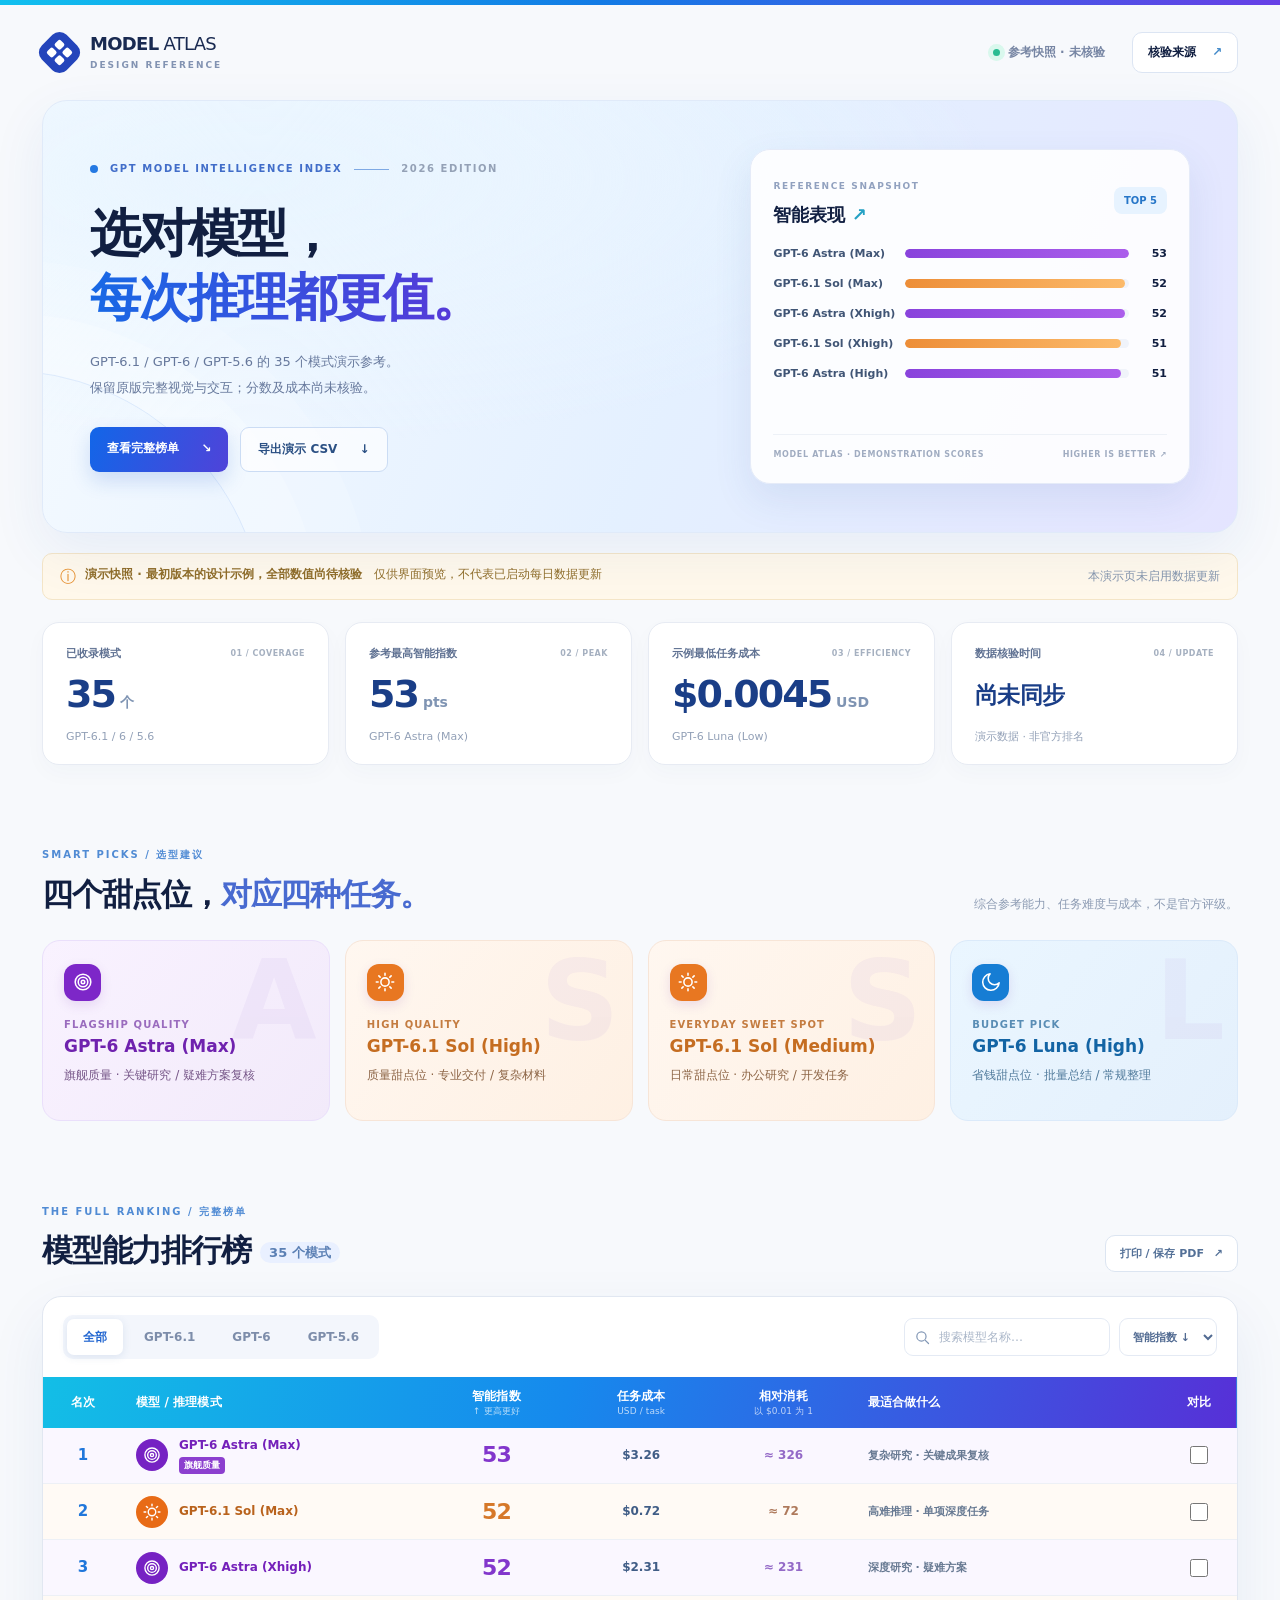
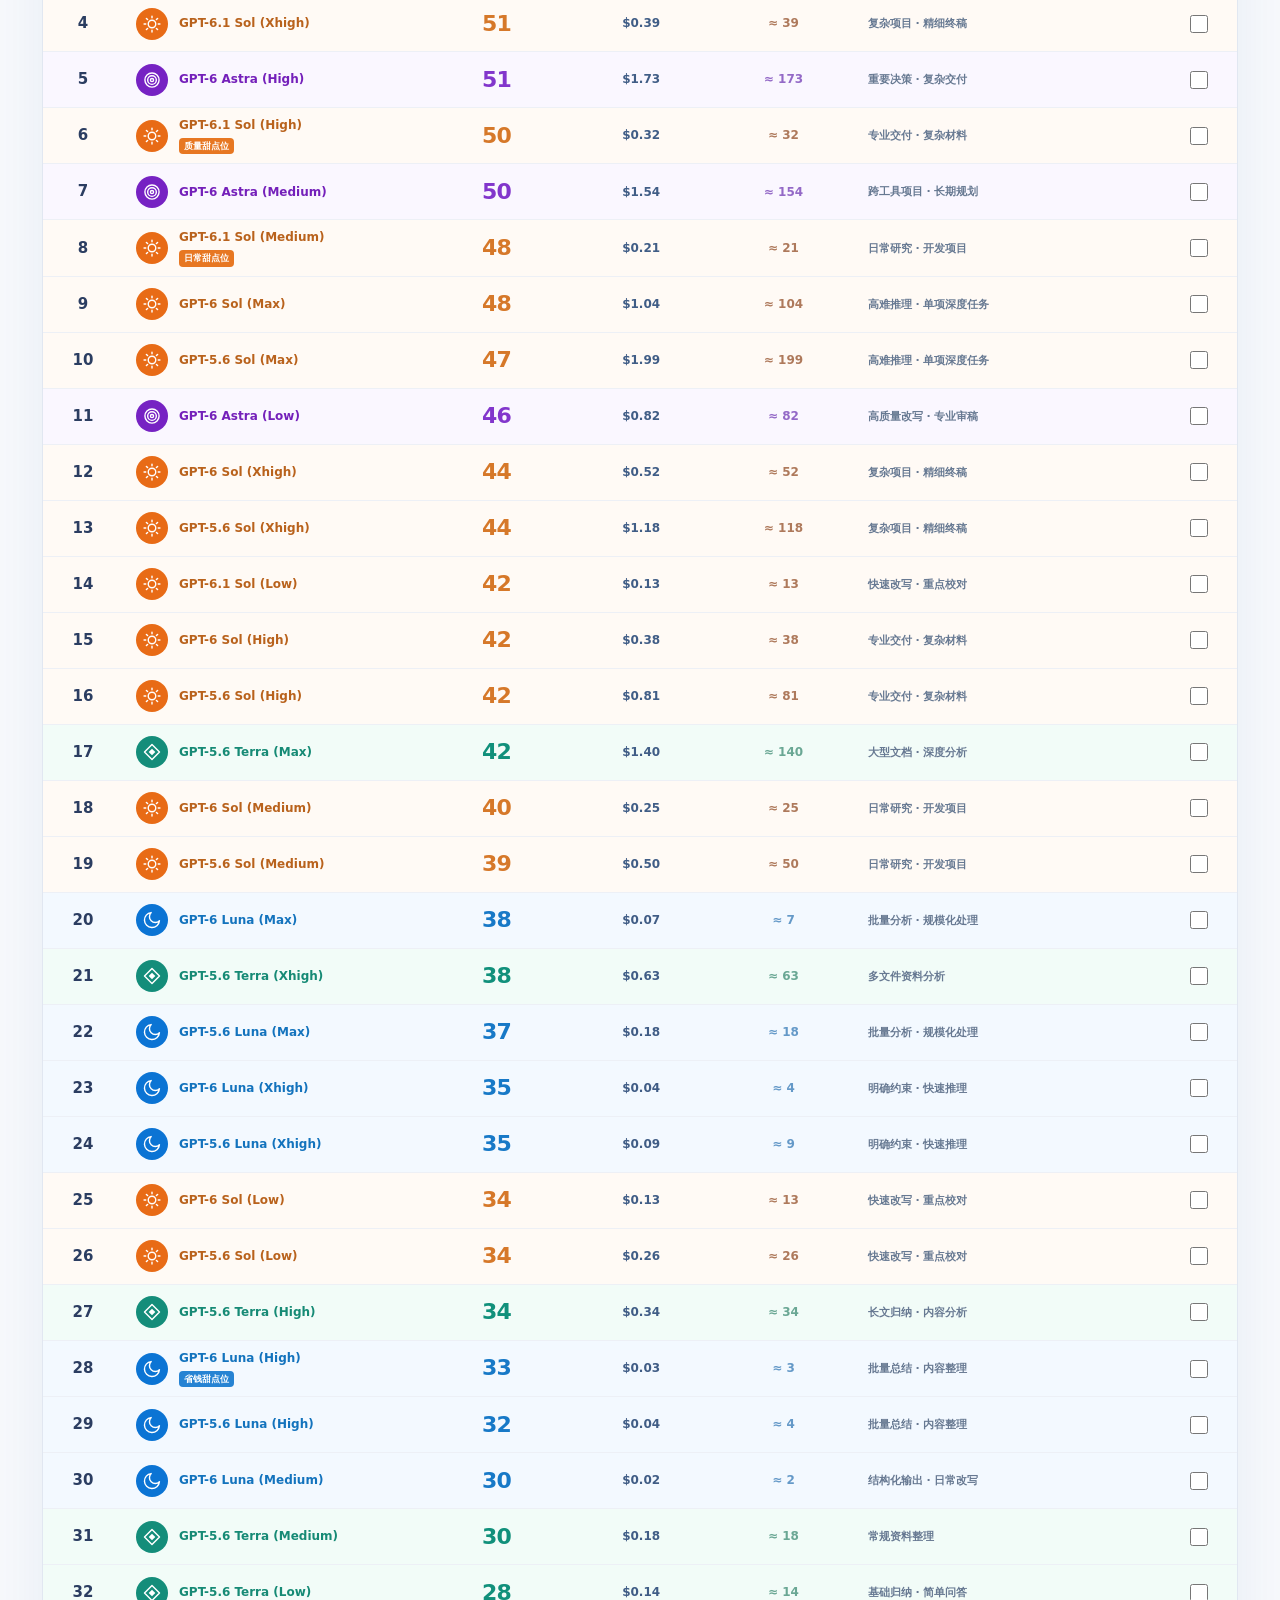
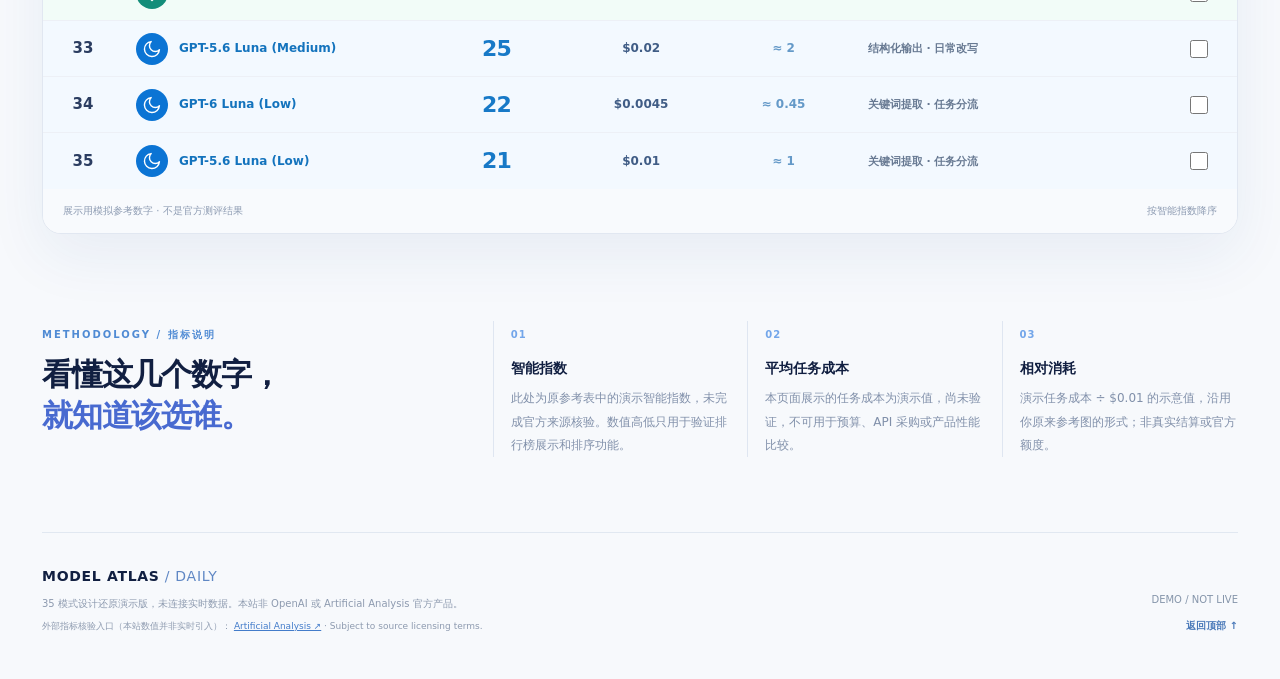
==== index.html @ fa2e923d "fix: apply approved SVG icon and typography refinements" ====
<!doctype html>
<html lang="zh-CN">
<head>
  <meta charset="UTF-8">
  <meta name="viewport" content="width=device-width, initial-scale=1, viewport-fit=cover">
  <meta name="theme-color" content="#f6f8fc">
  <meta name="description" content="MODEL ATLAS 原设计视觉还原预览。35 个演示模型模式、筛选排序和对比功能；分数与成本为未经官方核验的参考示例，不是实时榜单。">
  <title>MODEL ATLAS · GPT 模型智能选用榜</title>
  
  <style>
:root{--navy:#111f41;--blue:#1677e7;--deep:#124aaa;--muted:#6f7d9b;--line:#e5eaf3;--paper:#f7f9fc;--white:#fff;--purple:#7622c3;--orange:#e86b16;--green:#148d7a;--moon:#0b74d4;--shadow:0 22px 60px rgba(31,68,137,.07)}
*{box-sizing:border-box}html{scroll-behavior:smooth}body{margin:0;background:var(--paper);color:var(--navy);font-family:Inter,"PingFang SC","Microsoft YaHei",system-ui,-apple-system,sans-serif;line-height:1.55;-webkit-font-smoothing:antialiased}button,input,select{font:inherit}button{cursor:pointer}a{color:inherit;text-decoration:none}a:hover{text-decoration:none}.shell{width:min(1268px,calc(100% - 84px));margin:auto}.topline{height:5px;background:linear-gradient(90deg,#11c0ef 0%,#137be5 47%,#6740e6 100%)}.site-header{height:95px;display:flex;align-items:center;justify-content:space-between}.brand{display:flex;align-items:center;gap:13px;color:#192a51;font-size:18px;letter-spacing:-.7px;font-weight:900;line-height:1.05}.brand-light{font-weight:500}.brand small{display:block;font-size:9px;font-weight:700;color:#8293b2;letter-spacing:2px;margin-top:7px}.brand-mark{width:35px;height:35px;background:#2445bb;transform:rotate(45deg);display:grid;grid-template-columns:1fr 1fr;gap:3px;padding:8px;border-radius:10px;flex-shrink:0}.brand-mark span{background:white;border-radius:2px}.top-right{display:flex;align-items:center;gap:27px;font-size:12px;font-weight:650}.mini-label{display:flex;gap:8px;align-items:center;color:#7685a3}.ping{width:7px;height:7px;background:#28bc91;border-radius:50%;box-shadow:0 0 0 5px #d9f8ed}.source-btn{border:1px solid #dce5f3;background:#fff;border-radius:10px;padding:10px 15px}.source-btn:hover{border-color:#91bce9}.source-btn span{padding-left:12px;color:#438ac9}.hero{min-height:408px;position:relative;overflow:hidden;border:1px solid #e0eaf9;box-shadow:0 18px 54px rgba(33,84,173,.08);border-radius:25px;background:radial-gradient(ellipse at 18% 18%,#e9f5ff 0%,transparent 53%),linear-gradient(114deg,#f4faff 5%,#e4f0ff 55%,#e4e4ff 100%);padding:48px 47px;display:grid;grid-template-columns:1.2fr .85fr;gap:40px;align-items:center}.hero:after{content:"";position:absolute;width:520px;height:520px;border:1px solid rgba(74,133,230,.12);border-radius:50%;left:-300px;bottom:-360px;box-shadow:0 0 0 57px rgba(255,255,255,.19),0 0 0 110px rgba(255,255,255,.13);pointer-events:none}.hero-copy,.hero-chart{position:relative;z-index:1}.eyebrow{font-weight:850;font-size:10px;letter-spacing:1.6px;color:#416dc9;display:flex;align-items:center;gap:12px;flex-wrap:wrap}.eyebrow-line{width:35px;border-top:1px solid #7ea9e4}.dot-fill{height:8px;width:8px;background:#2479e2;border-radius:50%}.eyebrow>span:last-child{color:#94a1b6}.hero h1{font-size:clamp(35px,4vw,57px);line-height:1.26;letter-spacing:-2.1px;margin:24px 0 19px;font-weight:890}.gradient-word{background:linear-gradient(95deg,#1769e5,#5639d8 95%);-webkit-background-clip:text;background-clip:text;color:transparent}.hero p{font-size:13px;line-height:2;color:#66789c;margin:0 0 26px}.hero-actions{display:flex;flex-wrap:wrap;gap:12px}.main-cta,.ghost-cta{border:0;border-radius:9px;padding:12px 17px;font-size:12px;font-weight:800}.main-cta{background:linear-gradient(110deg,#1266e8,#4f43d9);color:#fff;box-shadow:0 9px 20px rgba(33,94,207,.18)}.main-cta span,.ghost-cta span{padding-left:18px}.ghost-cta{border:1px solid #cbdcf4;background:rgba(255,255,255,.68);color:#2b5084}.hero-chart{background:rgba(255,255,255,.89);border:1px solid #e5ebf8;padding:22px;border-radius:20px;box-shadow:0 15px 38px rgba(47,86,161,.10);min-width:0}.chart-header,.chart-footer{display:flex;align-items:center;justify-content:space-between;gap:12px}.overline{font-size:9px;color:#91a1bf;font-weight:800;letter-spacing:1.6px}.chart-header h2{margin:4px 0 0;font-size:18px;font-weight:850}.sparkline{color:#24a1c4}.chart-pill{border-radius:8px;background:#e7f3ff;color:#2776c8;padding:6px 10px;font-size:10px;font-weight:850}.chart-bars{min-height:180px;margin-top:16px}.barline{display:grid;grid-template-columns:122px minmax(0,1fr) 28px;align-items:center;gap:10px;margin:13px 0;font-size:11px}.bar-label{white-space:nowrap;overflow:hidden;text-overflow:ellipsis;color:#405575;font-weight:750}.bar-track{width:100%;height:9px;background:#f0f3fa;border-radius:20px;overflow:hidden}.bar-fill{height:100%;border-radius:20px;background:#2874de}.bar-fill.purple{background:linear-gradient(90deg,#8943dc,#ab5deb)}.bar-fill.orange{background:linear-gradient(90deg,#ed8e38,#fcba6a)}.bar-fill.green{background:#24a990}.bar-fill.blue{background:#3497df}.bar-number{font-weight:900;font-variant-numeric:tabular-nums;text-align:right}.bar-skeleton{height:9px;margin:18px 0;background:#edf2fc;border-radius:10px;animation:shimmer 1.5s infinite}.bar-skeleton:nth-child(even){width:81%}@keyframes shimmer{50%{opacity:.37}}.chart-footer{border-top:1px solid #edf1f7;padding-top:14px;margin-top:9px;font-size:8px;font-weight:850;color:#a0acc1;letter-spacing:.65px}.status-banner{margin:20px 0 22px;display:flex;justify-content:space-between;gap:20px;flex-wrap:wrap;align-items:center;padding:11px 17px;color:#547197;background:#edf4fb;border:1px solid #e0ebf8;border-radius:10px;font-size:12px}.status-left{display:flex;align-items:center;gap:9px}.status-icon{color:#3886cf;font-size:16px}.status-demo{background:#fff8eb;border-color:#f4e5c7;color:#906d29}.status-demo .status-icon{color:#e58c27}.status-error{background:#fff0f0;border-color:#f4dada;color:#b45151}.status-right{color:#8595ad}.metrics{display:grid;grid-template-columns:repeat(4,minmax(0,1fr));gap:16px}.metric{border-radius:17px;background:#fff;border:1px solid #e7ebf3;box-shadow:0 8px 22px rgba(30,61,111,.027);padding:22px 23px 18px;min-height:143px;overflow:hidden}.metric-label{font-size:11px;font-weight:750;color:#5f7192;display:flex;align-items:center;justify-content:space-between;gap:8px}.metric-label>span{font-size:8px;color:#a5b0c0;white-space:nowrap;letter-spacing:.5px}.metric-value{font-size:38px;font-weight:880;letter-spacing:-2px;font-variant-numeric:tabular-nums;line-height:1.2;margin:15px 0 4px;color:#1a3e87}.metric-value small{font-weight:800;font-size:14px;color:#7f94b3;letter-spacing:0}.metric-value.small-time{font-size:23px;letter-spacing:-.6px;margin-top:20px}.metric p{white-space:nowrap;text-overflow:ellipsis;overflow:hidden;font-size:11px;color:#92a0b7;margin:0}.recommendation{margin-top:76px}.section-top{display:flex;align-items:end;justify-content:space-between;gap:20px;margin-bottom:24px}.section-kicker{font-size:10px;font-weight:900;letter-spacing:2px;color:#508bd4}.section-top h2,.explain h2{font-size:clamp(25px,2.4vw,31px);line-height:1.35;letter-spacing:-1.2px;margin:8px 0 0;font-weight:850}.section-top h2 em,.explain h2 em{font-style:normal;color:#486ad0}.section-top>p{font-size:12px;color:#8b9ab2;margin-bottom:2px}.pick-grid{display:grid;grid-template-columns:repeat(4,minmax(0,1fr));gap:15px}.pick{position:relative;min-height:181px;padding:23px 21px;border-radius:18px;border:1px solid #eadffb;background:linear-gradient(130deg,#f9f2ff,#f2eafa);overflow:hidden}.pick.sol{background:linear-gradient(128deg,#fff7f0,#fef0e3);border-color:#f7e5d7}.pick.luna{background:linear-gradient(128deg,#eaf6ff,#e4f0fc);border-color:#dbeafa}.pick.terra{background:linear-gradient(128deg,#eafbf7,#e0f5ed);border-color:#d7efe5}.pick-symbol{display:flex;align-items:center;justify-content:center;width:37px;height:37px;background:#7d27c8;color:#fff;border-radius:12px;font-size:21px;box-shadow:0 4px 12px rgba(110,42,164,.13)}.pick.sol .pick-symbol{background:#e87721}.pick.luna .pick-symbol{background:#167dd4}.pick.terra .pick-symbol{background:#188d7c}.pick-tag{font-size:10px;color:#9a6cbe;font-weight:900;letter-spacing:1.15px;margin-top:16px}.pick.sol .pick-tag{color:#c47c41}.pick.luna .pick-tag{color:#598db5}.pick h3{font-size:17px;margin:2px 0 6px;color:#6f22ae;white-space:nowrap;overflow:hidden;text-overflow:ellipsis}.pick.sol h3{color:#c56d21}.pick.luna h3{color:#1364a4}.pick p{color:#876ca0;font-size:11px;line-height:1.5;margin:0}.pick.sol p{color:#ae8664}.pick.luna p{color:#6e9cbd}.pick-letter{position:absolute;right:12px;top:-25px;font-size:110px;font-weight:900;color:#b18edb;opacity:.09;pointer-events:none}.pick.placeholder{background:#f0f3f9;border-color:#e6ebf6}.board-section{margin-top:77px;scroll-margin-top:30px}.board-count{vertical-align:middle;font-size:13px;font-weight:750;color:#5a7fb4;background:#e9f0ff;border-radius:20px;padding:3px 9px;letter-spacing:0}.print-btn{background:#fff;border:1px solid #dce5f1;color:#537097;padding:9px 14px;border-radius:10px;font-size:11px;font-weight:800}.print-btn span{margin-left:6px}.board-panel{background:#fff;border:1px solid #e1e7f1;border-radius:19px;overflow:hidden;box-shadow:var(--shadow)}.filters{padding:18px 20px;display:flex;align-items:center;justify-content:space-between;gap:15px;flex-wrap:wrap}.tab-group{display:flex;gap:5px;flex-wrap:wrap;border-radius:10px;background:#f3f6fc;padding:4px}.filter-tab{border:0;border-radius:7px;background:transparent;padding:9px 16px;color:#7d8daa;font-size:12px;font-weight:800}.filter-tab.active{background:#fff;color:#2468d1;box-shadow:0 2px 8px rgba(59,95,156,.12)}.filter-tools{display:flex;gap:9px;align-items:center;flex-wrap:wrap}.searchbox,.sortbox{height:38px;display:flex;align-items:center;border-radius:9px;border:1px solid #e4eaf4;background:white}.searchbox:focus-within,.sortbox:focus-within{border-color:#5299e7;box-shadow:0 0 0 3px #e7f3ff}.searchbox span{padding-left:10px;color:#8196b5;font-size:23px;line-height:0}.searchbox input{border:none;outline:none;width:170px;height:100%;padding:0 10px;color:#1c2c4d;font-size:12px;background:transparent}.searchbox input::placeholder{color:#abb7c9}.sortbox select{border:0;outline:0;background:transparent;color:#526b92;font-weight:750;font-size:11px;padding:0 9px;cursor:pointer}.table-scroller{overflow-x:auto}.ranking-table{border-spacing:0;border-collapse:separate;table-layout:fixed;width:100%;min-width:1015px}.ranking-table thead{background:linear-gradient(105deg,#13bee6,#1689ed 44%,#5730d7 100%);color:white}.ranking-table th{height:49px;font-size:12px;font-weight:850;text-align:left;letter-spacing:.1px;padding:10px 13px;white-space:nowrap}.ranking-table th:first-child{padding-left:21px}.ranking-table th small{display:block;font-size:9px;opacity:.7;font-weight:500;line-height:1.3}.ranking-table tbody tr{height:51px;transition:background .15s}.ranking-table tbody tr:hover{filter:brightness(.99)}.ranking-table td{font-size:12px;padding:9px 13px;border-bottom:1px solid #edf0f6;vertical-align:middle}.ranking-table tbody tr:last-child td{border-bottom:0}.ranking-table tbody tr.family-astra{background:#faf7ff}.ranking-table tbody tr.family-sol{background:#fffaf5}.ranking-table tbody tr.family-terra{background:#f2fcf8}.ranking-table tbody tr.family-luna{background:#f3f9ff}.col-rank{width:68px}.col-model{width:255px}.col-index{width:125px}.col-usd{width:121px}.col-relative{width:121px}.col-best{width:260px}.col-compare{width:65px}.rank-number{font-size:15px;font-weight:850;color:#2b3d61;font-variant-numeric:tabular-nums}.rank-number.top3{color:#2077db}.model-cell{display:flex;align-items:center;gap:11px}.model-icon{height:31px;width:31px;flex:0 0 31px;display:grid;place-items:center;font-size:21px;font-weight:bold;border-radius:50%;color:white;background:var(--orange)}.family-astra .model-icon{background:var(--purple)}.family-terra .model-icon{background:var(--green)}.family-luna .model-icon{background:var(--moon)}.model-name{font-weight:840;color:#b9621c;line-height:1.3}.family-astra .model-name{color:#7420ba}.family-terra .model-name{color:#168a75}.family-luna .model-name{color:#1373bd}.model-badge{display:inline-block;font-size:9px;border-radius:4px;color:#fff;background:#e77722;padding:2px 5px;margin-top:4px;font-weight:750}.family-astra .model-badge{background:#8c3fcf}.family-luna .model-badge{background:#2683d3}.score-val{font-variant-numeric:tabular-nums;font-weight:900;font-size:22px;color:#d67829;letter-spacing:-.8px}.family-astra .score-val{color:#8236cc}.family-terra .score-val{color:#11907b}.family-luna .score-val{color:#1779c7}.delta{color:#a0aabd;font-size:10px;padding-left:5px;font-weight:650}.delta.up{color:#139772}.delta.down{color:#d57358}.usd-cell{font-weight:760;color:#405d86;font-variant-numeric:tabular-nums}.relative-cell{font-weight:790;color:#ae795b;font-variant-numeric:tabular-nums}.family-astra .relative-cell{color:#9369c7}.family-luna .relative-cell{color:#6499c8}.family-terra .relative-cell{color:#6aa794}.best-cell{color:#677992;font-weight:620;font-size:11px!important}.compare-checkbox{width:16px;height:16px;accent-color:#336be5;cursor:pointer}.empty-row{text-align:center;padding:40px 16px!important;color:#8a9ab0}.board-footer{padding:14px 20px;display:flex;align-items:center;justify-content:space-between;gap:15px;flex-wrap:wrap;background:#f8fafd;color:#8d9bb2;font-size:10px}.explain{margin:87px 0 75px;display:grid;grid-template-columns:.85fr 1.6fr;gap:55px;align-items:start}.explain-grid{display:grid;grid-template-columns:repeat(3,minmax(0,1fr));gap:18px}.explain-grid article{border-left:1px solid #dfe6f1;padding-left:17px}.explain-num{color:#73a6ea;font-size:10px;font-weight:850;letter-spacing:1px}.explain-grid h3{margin:12px 0 8px;font-size:14px}.explain-grid p{font-size:11px;line-height:1.95;color:#8190aa;margin:0}.footer{border-top:1px solid #e1e8f1;padding:33px 0 45px;display:flex;justify-content:space-between;gap:20px;align-items:end}.footer-logo{font-weight:900;font-size:14px;letter-spacing:.7px}.footer-logo span{font-weight:500;color:#5f87c4}.footer p{font-size:10px;margin:8px 0 0;color:#8d9aaf}.footer .legal{font-size:9px}.legal a{color:#437cca;text-decoration:underline}.foot-right{font-size:10px;color:#8595aa;display:flex;flex-direction:column;align-items:end;gap:11px}.foot-right a{color:#4b7ab9;font-weight:750}.compare-dock{position:fixed;bottom:28px;left:50%;transform:translateX(-50%);z-index:30;background:#1b2855;border:1px solid #4c5c91;box-shadow:0 18px 50px #101c4e45;color:white;padding:10px 12px 10px 21px;border-radius:15px;display:flex;gap:25px;align-items:center;font-size:13px;white-space:nowrap}.compare-dock[hidden]{display:none}.compare-dock strong{font-size:18px}.dock-clear{border:0;background:transparent;color:#aebddd;font-size:12px}.dock-open{border:0;border-radius:9px;color:white;background:#4378ed;padding:11px 15px;font-size:12px;font-weight:750}.dock-open span{padding-left:14px}.compare-dialog{width:min(850px,calc(100vw - 30px));max-height:calc(100vh - 45px);overflow-y:auto;border:none;border-radius:23px;padding:30px;background:#fff;color:#21365b;box-shadow:0 40px 120px rgba(6,20,52,.23)}.compare-dialog::backdrop{background:rgba(9,21,49,.55);backdrop-filter:blur(5px)}.dialog-head{display:flex;align-items:start;justify-content:space-between;gap:20px}.dialog-head h2{font-size:27px;margin:5px 0 20px}.dialog-close{border:0;background:#f0f4fa;border-radius:50%;width:35px;height:35px;font-size:24px;color:#637999}.compare-cards{display:grid;grid-template-columns:repeat(3,1fr);gap:13px}.compare-card{border:1px solid #e4eaf4;background:#f8faff;padding:18px;border-radius:13px;min-width:0}.compare-card strong{font-size:15px}.compare-card p{color:#8495af;font-size:11px;margin:4px 0 17px}.comparison-field{border-top:1px solid #e4eaf4;padding:11px 0 0;margin-top:11px}.comparison-field small{display:block;color:#8b9ab0;font-size:11px}.comparison-field b{font-size:26px;color:#345fc4;font-variant-numeric:tabular-nums}.comparison-field:last-child b{font-size:18px}.dialog-note{font-size:11px;color:#8496ae;margin-top:22px}.sr-only{position:absolute;width:1px;height:1px;padding:0;margin:-1px;overflow:hidden;clip:rect(0,0,0,0);white-space:nowrap;border:0}
@media(max-width:1100px){.shell{width:min(100% - 46px,1200px)}.hero{padding:35px;gap:24px}.hero h1{font-size:42px}.metric{padding:18px 15px}.metric-label>span{display:none}.pick{padding:20px 14px}.pick h3{font-size:15px}.explain{gap:28px}}
@media(max-width:800px){.site-header{height:78px}.hero{grid-template-columns:1fr;gap:20px;padding:30px}.hero h1{font-size:clamp(34px,7vw,48px)}.hero-chart{max-width:100%}.metrics{grid-template-columns:repeat(2,minmax(0,1fr))}.pick-grid{grid-template-columns:repeat(2,minmax(0,1fr))}.recommendation,.board-section{margin-top:52px}.explain{grid-template-columns:1fr;margin-top:65px}.explain-grid{gap:20px}.section-top{align-items:start}.section-top>p{max-width:175px;text-align:right}.metric{min-height:130px}}
@media(max-width:540px){.shell{width:calc(100% - 28px)}.site-header{height:72px}.brand{font-size:16px}.brand-mark{width:30px;height:30px}.top-right{gap:0}.top-right .mini-label{display:none}.source-btn{padding:9px 11px;font-size:11px}.hero{border-radius:18px;padding:23px 21px;gap:23px}.eyebrow{font-size:9px;letter-spacing:.6px;gap:6px}.eyebrow-line{width:15px}.hero h1{font-size:36px;line-height:1.3;letter-spacing:-1.6px;margin:17px 0}.hero p{font-size:11px;line-height:1.9}.desktop-br{display:none}.hero-actions{gap:9px}.main-cta,.ghost-cta{padding:10px 12px;font-size:11px}.main-cta span,.ghost-cta span{padding-left:7px}.hero-chart{padding:19px}.chart-footer{font-size:7px}.barline{grid-template-columns:114px minmax(0,1fr) 25px}.status-banner{margin:14px 0 15px;font-size:10px;gap:5px}.metrics{gap:9px}.metric{padding:15px 14px 13px;min-height:112px;border-radius:13px}.metric-label{font-size:10px}.metric-value{font-size:31px;margin:10px 0 2px}.metric-value.small-time{font-size:20px}.metric p{font-size:9px}.section-top{display:block;margin-bottom:17px}.section-top h2,.explain h2{font-size:24px}.section-top>p{margin:8px 0 0;text-align:left;max-width:none}.pick-grid{gap:10px}.pick{min-height:158px;padding:16px 12px;border-radius:13px}.pick-symbol{width:32px;height:32px;border-radius:10px;font-size:19px}.pick-tag{font-size:9px;margin-top:13px}.pick h3{font-size:13px}.pick p{font-size:10px}.filters{padding:12px}.tab-group{gap:0;width:100%;justify-content:space-between}.filter-tab{padding:8px 10px;font-size:11px}.filter-tools{width:100%;display:grid;grid-template-columns:1fr auto}.searchbox input{width:100%;min-width:0}.board-panel{border-radius:12px}.print-btn{margin-top:12px}.explain-grid{grid-template-columns:1fr;gap:19px}.explain-grid article{border-left:none;border-top:1px solid #e1e7f0;padding:14px 0 0}.footer{display:block}.foot-right{margin-top:22px;align-items:start}.compare-dock{width:calc(100% - 26px);bottom:12px;gap:10px;justify-content:space-between;padding:9px;font-size:11px}.compare-dialog{padding:20px}.compare-cards{grid-template-columns:1fr}.footer .legal{line-height:1.8}}
@media print{.site-header,.hero-actions,.filters,.print-btn,.compare-dock,.source-btn,.compare-dialog{display:none!important}.shell{width:100%}.hero{min-height:0;padding:20px;box-shadow:none}.hero-chart{display:none}.hero h1{font-size:30px}.metrics{grid-template-columns:repeat(4,1fr)}.recommendation,.board-section{margin-top:20px}.pick{min-height:120px}.ranking-table{min-width:0!important}.ranking-table th,.ranking-table td{font-size:9px;padding:5px}.col-compare{display:none}.ranking-table td:last-child,.ranking-table th:last-child{display:none}.col-model{width:200px}.col-best{width:200px}.ranking-table tbody tr{height:35px}.model-icon{width:19px;height:19px;flex-basis:19px;font-size:14px}.score-val{font-size:15px}.explain{margin:20px 0}.footer{padding:12px 0}body{background:white;-webkit-print-color-adjust:exact;print-color-adjust:exact}}

/* UI refinement only: keep the approved layout, palette and all reference data. */
.model-icon,.pick-symbol{display:inline-flex;align-items:center;justify-content:center;flex-shrink:0;padding:0;line-height:0;box-sizing:border-box;overflow:hidden}
.model-icon{width:32px;height:32px;flex:0 0 32px}
.icon-glyph{display:block;width:20px;height:20px;flex:none;overflow:visible}
.pick-symbol .icon-glyph{width:22px;height:22px}
.model-cell{gap:11px;min-width:0}
.model-cell>div{min-width:0}
.model-name{line-height:1.4;font-weight:750}
.model-badge{line-height:1.4;margin-top:4px}
.ranking-table tbody tr{height:56px}
.ranking-table th:first-child{padding-left:13px}
.ranking-table th:nth-child(1),.ranking-table th:nth-child(3),.ranking-table th:nth-child(4),.ranking-table th:nth-child(5),.ranking-table th:nth-child(7),.ranking-table td:nth-child(1),.ranking-table td:nth-child(3),.ranking-table td:nth-child(4),.ranking-table td:nth-child(5),.ranking-table td:nth-child(7){text-align:center}
.score-val,.usd-cell,.relative-cell,.rank-number{font-variant-numeric:tabular-nums;white-space:nowrap}
.compare-checkbox{display:block;width:18px;height:18px;margin:0 auto}
.ranking-table tr:has(.compare-checkbox:checked){box-shadow:inset 3px 0 0 #4378ed}
.metric{display:grid;grid-template-rows:auto minmax(46px,auto) auto;gap:10px;align-content:start}
.metric-value,.metric-value.small-time{display:flex;align-items:baseline;gap:5px;min-width:0;min-height:46px;margin:0;white-space:nowrap}
.metric-value.small-time{align-items:center}
.metric-value small{flex:none}
.pick{display:flex;flex-direction:column;align-items:flex-start}
.pick h3{white-space:normal;overflow:visible;text-overflow:clip;line-height:1.45;overflow-wrap:anywhere;font-weight:750}
.pick p{font-size:12px;line-height:1.7;color:#765688}
.pick.sol p{color:#8d6546}
.pick.luna p{color:#517b9c}
.searchbox>span{display:grid;place-items:center;flex:0 0 34px;width:34px;height:100%;padding:0;line-height:1}
.ui-search-icon{display:block;width:17px;height:17px}
.searchbox input{padding-left:0;min-width:0}
.sortbox select{min-height:36px}
.status-left{align-items:flex-start;min-width:0}
.status-icon{flex:none;line-height:1.45}
.explain-grid p{font-size:12px}
.table-scroller{overscroll-behavior-x:contain;scrollbar-width:thin;scrollbar-color:#c6d6eb #f4f7fc}
.table-scroll-hint{display:none;align-items:center;justify-content:space-between;gap:8px;padding:0 16px 10px;color:#617ba0;font-size:11px}
.table-scroll-hint span:last-child{color:#3377cd;font-size:15px;line-height:1}
.filter-tab:focus-visible,.source-btn:focus-visible,.main-cta:focus-visible,.ghost-cta:focus-visible,.print-btn:focus-visible,.dock-open:focus-visible,.dock-clear:focus-visible,.dialog-close:focus-visible,.compare-checkbox:focus-visible,.table-scroller:focus-visible{outline:2px solid #4f8df3;outline-offset:3px}
.dialog-close{display:grid;place-items:center;line-height:1;padding:0;flex:none}
@media(max-width:1100px){.table-scroll-hint{display:flex}}
@media(max-width:540px){
  .metric{gap:7px;grid-template-rows:auto minmax(38px,auto) auto}
  .metric-value,.metric-value.small-time{min-height:38px;margin:0}
  .metric-value small{font-size:11px;letter-spacing:0}
  #minCost{font-size:clamp(18px,5.8vw,26px);letter-spacing:-.8px;gap:4px}
  .metric p{font-size:10px}
  .pick h3{min-height:2.9em;margin-top:4px;margin-bottom:5px}
  .pick-tag{min-height:2.8em;display:flex;align-items:flex-end;line-height:1.4;margin-top:12px}
  .pick p{font-size:11px;line-height:1.65}
  .pick-symbol .icon-glyph{width:21px;height:21px}
  .filter-tab{min-height:38px}
  .searchbox,.sortbox{height:42px}
  .filter-tools{grid-template-columns:minmax(0,1fr) auto}
  .dialog-close{width:42px;height:42px}
  .table-scroll-hint{padding:0 13px 10px}
}
@media(prefers-reduced-motion:reduce){html{scroll-behavior:auto}.bar-skeleton{animation:none}.ranking-table tbody tr{transition:none}}
@media print{.table-scroll-hint{display:none}.table-scroller{overflow:visible}.model-icon{width:19px;height:19px;flex-basis:19px}.model-icon .icon-glyph{width:13px;height:13px}.ranking-table tbody tr{height:35px}.metric-value{font-size:30px}.metric-value.small-time{font-size:20px}}

</style>
</head>
<body>
  <div class="topline"></div>
  <header class="site-header shell">
    <a class="brand" href="#top" aria-label="MODEL ATLAS 首页"><span class="brand-mark" aria-hidden="true"><span></span><span></span><span></span><span></span></span><span>MODEL<span class="brand-light"> ATLAS</span><small>DESIGN REFERENCE</small></span></a>
    <div class="top-right"><span class="mini-label"><span class="ping"></span>参考快照 · 未核验</span><a href="https://artificialanalysis.ai/models" target="_blank" rel="noopener noreferrer" class="source-btn">核验来源 <span aria-hidden="true">↗</span></a></div>
  </header>

  <main id="top" class="shell">
    <section class="hero" aria-labelledby="headline">
      <div class="hero-copy">
        <div class="eyebrow"><span class="dot-fill"></span> GPT MODEL INTELLIGENCE INDEX <span class="eyebrow-line"></span> <span>2026 EDITION</span></div>
        <h1 id="headline">选对模型，<br><span class="gradient-word">每次推理都更值。</span></h1>
        <p>GPT-6.1 / GPT-6 / GPT-5.6 的 35 个模式演示参考。<br class="desktop-br">保留原版完整视觉与交互；分数及成本尚未核验。</p>
        <div class="hero-actions"><a href="#leaderboard" class="main-cta">查看完整榜单 <span aria-hidden="true">↘</span></a><button type="button" class="ghost-cta" id="downloadCsv">导出演示 CSV <span aria-hidden="true">↓</span></button></div>
      </div>
      <div class="hero-chart" aria-label="前五名模型智能指数条形图">
        <div class="chart-header"><div><span class="overline">REFERENCE SNAPSHOT</span><h2>智能表现 <span class="sparkline">↗</span></h2></div><span class="chart-pill">TOP 5</span></div>
        <div id="heroBars" class="chart-bars"><div class="bar-skeleton"></div><div class="bar-skeleton"></div><div class="bar-skeleton"></div><div class="bar-skeleton"></div><div class="bar-skeleton"></div></div>
        <div class="chart-footer"><span>MODEL ATLAS · DEMONSTRATION SCORES</span><span>HIGHER IS BETTER ↗</span></div>
      </div>
    </section>

    <div class="status-banner" id="statusBanner" role="status"><div class="status-left"><span class="status-icon">◷</span> 正在读取榜单数据…</div></div>

    <section class="metrics" aria-label="榜单概览">
      <article class="metric"><span class="metric-label">已收录模式 <span>01 / COVERAGE</span></span><div class="metric-value" id="modelCount">— <small>个</small></div><p>GPT-6.1 / 6 / 5.6</p></article>
      <article class="metric"><span class="metric-label">参考最高智能指数 <span>02 / PEAK</span></span><div class="metric-value" id="topScore">— <small>pts</small></div><p id="topModel">等待数据</p></article>
      <article class="metric"><span class="metric-label">示例最低任务成本 <span>03 / EFFICIENCY</span></span><div class="metric-value" id="minCost">— <small>USD</small></div><p id="minCostModel">等待数据</p></article>
      <article class="metric"><span class="metric-label">数据核验时间 <span>04 / UPDATE</span></span><div class="metric-value small-time" id="lastCheck">—</div><p id="versionLabel">数据版本待获取</p></article>
    </section>

    <section class="recommendation" aria-labelledby="rec-title">
      <div class="section-top"><div><span class="section-kicker">SMART PICKS / 选型建议</span><h2 id="rec-title">四个甜点位，<em>对应四种任务。</em></h2></div><p>综合参考能力、任务难度与成本，不是官方评级。</p></div>
      <div class="pick-grid" id="picks"><div class="pick placeholder"></div><div class="pick placeholder"></div><div class="pick placeholder"></div><div class="pick placeholder"></div></div>
    </section>

    <section id="leaderboard" class="board-section" aria-labelledby="board-title">
      <div class="section-top board-top"><div><span class="section-kicker">THE FULL RANKING / 完整榜单</span><h2 id="board-title">模型能力排行榜 <span class="board-count" id="filteredCount">—</span></h2></div><button type="button" class="print-btn" id="printPage">打印 / 保存 PDF <span aria-hidden="true">↗</span></button></div>
      <div class="board-panel">
        <div class="filters">
          <div class="tab-group" role="group" aria-label="按模型版本筛选">
            <button type="button" class="filter-tab active" data-family="all" aria-pressed="true">全部</button>
            <button type="button" class="filter-tab" data-family="6.1" aria-pressed="false">GPT-6.1</button>
            <button type="button" class="filter-tab" data-family="6" aria-pressed="false">GPT-6</button>
            <button type="button" class="filter-tab" data-family="5.6" aria-pressed="false">GPT-5.6</button>
          </div>
          <div class="filter-tools">
            <label class="searchbox"><span aria-hidden="true"><svg class="ui-search-icon" viewBox="0 0 24 24" fill="none" stroke="currentColor" stroke-width="1.7" stroke-linecap="round"><circle cx="10.5" cy="10.5" r="6.5"/><path d="m16 16 4.5 4.5"/></svg></span><input id="search" aria-label="搜索模型" placeholder="搜索模型名称…" autocomplete="off"></label>
            <label class="sortbox"><span class="sr-only">排序方式</span><select id="sort" aria-label="排序方式"><option value="score">智能指数 ↓</option><option value="cost">任务成本 ↑</option><option value="value">性价比 ↓</option></select></label>
          </div>
        </div>
        <div class="table-scroll-hint" aria-hidden="true"><span>左右滑动表格，查看成本、任务与对比</span><span>↔</span></div>
        <div class="table-scroller" tabindex="0" role="region" aria-label="完整排行榜，可左右滚动查看所有列"><table class="ranking-table"><thead><tr><th scope="col" class="col-rank">名次</th><th scope="col" class="col-model">模型 / 推理模式</th><th scope="col" class="col-index">智能指数 <small>↑ 更高更好</small></th><th scope="col" class="col-usd">任务成本 <small>USD / task</small></th><th scope="col" class="col-relative">相对消耗 <small>以 $0.01 为 1</small></th><th scope="col" class="col-best">最适合做什么</th><th scope="col" class="col-compare">对比</th></tr></thead><tbody id="rankingRows"><tr><td colspan="7" class="empty-row">正在读取数据…</td></tr></tbody></table></div>
        <div class="board-footer"><span>展示用模拟参考数字 · 不是官方测评结果</span><span id="tableFoot">按智能指数降序</span></div>
      </div>
    </section>

    <section class="explain" aria-labelledby="explain-title"><div><span class="section-kicker">METHODOLOGY / 指标说明</span><h2 id="explain-title">看懂这几个数字，<br><em>就知道该选谁。</em></h2></div><div class="explain-grid"><article><span class="explain-num">01</span><h3>智能指数</h3><p>此处为原参考表中的演示智能指数，未完成官方来源核验。数值高低只用于验证排行榜展示和排序功能。</p></article><article><span class="explain-num">02</span><h3>平均任务成本</h3><p>本页面展示的任务成本为演示值，尚未验证，不可用于预算、API 采购或产品性能比较。</p></article><article><span class="explain-num">03</span><h3>相对消耗</h3><p>演示任务成本 ÷ $0.01 的示意值，沿用你原来参考图的形式；非真实结算或官方额度。</p></article></div></section>

    <footer class="footer"><div class="foot-left"><div class="footer-logo">MODEL ATLAS<span> / DAILY</span></div><p>35 模式设计还原演示版，未连接实时数据。本站非 OpenAI 或 Artificial Analysis 官方产品。</p><p class="legal">外部指标核验入口（本站数值并非实时引入）： <a href="https://artificialanalysis.ai/models" target="_blank" rel="noopener noreferrer">Artificial Analysis ↗</a> · Subject to source licensing terms.</p></div><div class="foot-right"><span id="footerFreshness">DATA SYNC · AWAITING</span><a href="#top">返回顶部 ↑</a></div></footer>
  </main>

  <div id="compareDock" class="compare-dock" hidden><span><strong id="compareNum">0</strong> 个模型已选择</span><button id="clearCompare" class="dock-clear" type="button">清空</button><button id="openCompare" class="dock-open" type="button">开始对比 <span>↗</span></button></div>
  <dialog id="compareDialog" class="compare-dialog"><div class="dialog-head"><div><span class="section-kicker">SIDE BY SIDE</span><h2>模型横向对比</h2></div><button type="button" class="dialog-close" id="closeCompare" aria-label="关闭对比">×</button></div><div id="compareResults"></div><p class="dialog-note">智能指数越高越好；成本越低越好。仅比较本页未核验的演示数字，不代表 Artificial Analysis 官方测试结果。</p></dialog>
  <script>window.MODEL_ATLAS_INLINE_DATA={
  "source_mode": "user_supplied_demo",
  "is_demo": true,
  "source": "用户提供的早期设计稿内嵌演示值（未逐项核验）",
  "source_url": "https://artificialanalysis.ai/models",
  "index_version": "demo",
  "last_checked_at": null,
  "last_changed_at": null,
  "models": [
    {
      "id": "demo-6-astra-max",
      "name": "GPT-6 Astra (Max)",
      "family": "6",
      "mode": "astra",
      "score": 53,
      "cost_usd": 3.26,
      "relative_cost": 326.0,
      "score_delta": null,
      "slug": ""
    },
    {
      "id": "demo-6.1-sol-max",
      "name": "GPT-6.1 Sol (Max)",
      "family": "6.1",
      "mode": "sol",
      "score": 52,
      "cost_usd": 0.72,
      "relative_cost": 72.0,
      "score_delta": null,
      "slug": ""
    },
    {
      "id": "demo-6-astra-xhigh",
      "name": "GPT-6 Astra (Xhigh)",
      "family": "6",
      "mode": "astra",
      "score": 52,
      "cost_usd": 2.31,
      "relative_cost": 231.0,
      "score_delta": null,
      "slug": ""
    },
    {
      "id": "demo-6.1-sol-xhigh",
      "name": "GPT-6.1 Sol (Xhigh)",
      "family": "6.1",
      "mode": "sol",
      "score": 51,
      "cost_usd": 0.39,
      "relative_cost": 39.0,
      "score_delta": null,
      "slug": ""
    },
    {
      "id": "demo-6-astra-high",
      "name": "GPT-6 Astra (High)",
      "family": "6",
      "mode": "astra",
      "score": 51,
      "cost_usd": 1.73,
      "relative_cost": 173.0,
      "score_delta": null,
      "slug": ""
    },
    {
      "id": "demo-6.1-sol-high",
      "name": "GPT-6.1 Sol (High)",
      "family": "6.1",
      "mode": "sol",
      "score": 50,
      "cost_usd": 0.32,
      "relative_cost": 32.0,
      "score_delta": null,
      "slug": ""
    },
    {
      "id": "demo-6-astra-medium",
      "name": "GPT-6 Astra (Medium)",
      "family": "6",
      "mode": "astra",
      "score": 50,
      "cost_usd": 1.54,
      "relative_cost": 154.0,
      "score_delta": null,
      "slug": ""
    },
    {
      "id": "demo-6.1-sol-medium",
      "name": "GPT-6.1 Sol (Medium)",
      "family": "6.1",
      "mode": "sol",
      "score": 48,
      "cost_usd": 0.21,
      "relative_cost": 21.0,
      "score_delta": null,
      "slug": ""
    },
    {
      "id": "demo-6-sol-max",
      "name": "GPT-6 Sol (Max)",
      "family": "6",
      "mode": "sol",
      "score": 48,
      "cost_usd": 1.04,
      "relative_cost": 104.0,
      "score_delta": null,
      "slug": ""
    },
    {
      "id": "demo-5.6-sol-max",
      "name": "GPT-5.6 Sol (Max)",
      "family": "5.6",
      "mode": "sol",
      "score": 47,
      "cost_usd": 1.99,
      "relative_cost": 199.0,
      "score_delta": null,
      "slug": ""
    },
    {
      "id": "demo-6-astra-low",
      "name": "GPT-6 Astra (Low)",
      "family": "6",
      "mode": "astra",
      "score": 46,
      "cost_usd": 0.82,
      "relative_cost": 82.0,
      "score_delta": null,
      "slug": ""
    },
    {
      "id": "demo-6-sol-xhigh",
      "name": "GPT-6 Sol (Xhigh)",
      "family": "6",
      "mode": "sol",
      "score": 44,
      "cost_usd": 0.52,
      "relative_cost": 52.0,
      "score_delta": null,
      "slug": ""
    },
    {
      "id": "demo-5.6-sol-xhigh",
      "name": "GPT-5.6 Sol (Xhigh)",
      "family": "5.6",
      "mode": "sol",
      "score": 44,
      "cost_usd": 1.18,
      "relative_cost": 118.0,
      "score_delta": null,
      "slug": ""
    },
    {
      "id": "demo-6.1-sol-low",
      "name": "GPT-6.1 Sol (Low)",
      "family": "6.1",
      "mode": "sol",
      "score": 42,
      "cost_usd": 0.13,
      "relative_cost": 13.0,
      "score_delta": null,
      "slug": ""
    },
    {
      "id": "demo-6-sol-high",
      "name": "GPT-6 Sol (High)",
      "family": "6",
      "mode": "sol",
      "score": 42,
      "cost_usd": 0.38,
      "relative_cost": 38.0,
      "score_delta": null,
      "slug": ""
    },
    {
      "id": "demo-5.6-sol-high",
      "name": "GPT-5.6 Sol (High)",
      "family": "5.6",
      "mode": "sol",
      "score": 42,
      "cost_usd": 0.81,
      "relative_cost": 81.0,
      "score_delta": null,
      "slug": ""
    },
    {
      "id": "demo-5.6-terra-max",
      "name": "GPT-5.6 Terra (Max)",
      "family": "5.6",
      "mode": "terra",
      "score": 42,
      "cost_usd": 1.4,
      "relative_cost": 140.0,
      "score_delta": null,
      "slug": ""
    },
    {
      "id": "demo-6-sol-medium",
      "name": "GPT-6 Sol (Medium)",
      "family": "6",
      "mode": "sol",
      "score": 40,
      "cost_usd": 0.25,
      "relative_cost": 25.0,
      "score_delta": null,
      "slug": ""
    },
    {
      "id": "demo-5.6-sol-medium",
      "name": "GPT-5.6 Sol (Medium)",
      "family": "5.6",
      "mode": "sol",
      "score": 39,
      "cost_usd": 0.5,
      "relative_cost": 50.0,
      "score_delta": null,
      "slug": ""
    },
    {
      "id": "demo-6-luna-max",
      "name": "GPT-6 Luna (Max)",
      "family": "6",
      "mode": "luna",
      "score": 38,
      "cost_usd": 0.07,
      "relative_cost": 7.0,
      "score_delta": null,
      "slug": ""
    },
    {
      "id": "demo-5.6-terra-xhigh",
      "name": "GPT-5.6 Terra (Xhigh)",
      "family": "5.6",
      "mode": "terra",
      "score": 38,
      "cost_usd": 0.63,
      "relative_cost": 63.0,
      "score_delta": null,
      "slug": ""
    },
    {
      "id": "demo-5.6-luna-max",
      "name": "GPT-5.6 Luna (Max)",
      "family": "5.6",
      "mode": "luna",
      "score": 37,
      "cost_usd": 0.18,
      "relative_cost": 18.0,
      "score_delta": null,
      "slug": ""
    },
    {
      "id": "demo-6-luna-xhigh",
      "name": "GPT-6 Luna (Xhigh)",
      "family": "6",
      "mode": "luna",
      "score": 35,
      "cost_usd": 0.04,
      "relative_cost": 4.0,
      "score_delta": null,
      "slug": ""
    },
    {
      "id": "demo-5.6-luna-xhigh",
      "name": "GPT-5.6 Luna (Xhigh)",
      "family": "5.6",
      "mode": "luna",
      "score": 35,
      "cost_usd": 0.09,
      "relative_cost": 9.0,
      "score_delta": null,
      "slug": ""
    },
    {
      "id": "demo-6-sol-low",
      "name": "GPT-6 Sol (Low)",
      "family": "6",
      "mode": "sol",
      "score": 34,
      "cost_usd": 0.13,
      "relative_cost": 13.0,
      "score_delta": null,
      "slug": ""
    },
    {
      "id": "demo-5.6-sol-low",
      "name": "GPT-5.6 Sol (Low)",
      "family": "5.6",
      "mode": "sol",
      "score": 34,
      "cost_usd": 0.26,
      "relative_cost": 26.0,
      "score_delta": null,
      "slug": ""
    },
    {
      "id": "demo-5.6-terra-high",
      "name": "GPT-5.6 Terra (High)",
      "family": "5.6",
      "mode": "terra",
      "score": 34,
      "cost_usd": 0.34,
      "relative_cost": 34.0,
      "score_delta": null,
      "slug": ""
    },
    {
      "id": "demo-6-luna-high",
      "name": "GPT-6 Luna (High)",
      "family": "6",
      "mode": "luna",
      "score": 33,
      "cost_usd": 0.03,
      "relative_cost": 3.0,
      "score_delta": null,
      "slug": ""
    },
    {
      "id": "demo-5.6-luna-high",
      "name": "GPT-5.6 Luna (High)",
      "family": "5.6",
      "mode": "luna",
      "score": 32,
      "cost_usd": 0.04,
      "relative_cost": 4.0,
      "score_delta": null,
      "slug": ""
    },
    {
      "id": "demo-6-luna-medium",
      "name": "GPT-6 Luna (Medium)",
      "family": "6",
      "mode": "luna",
      "score": 30,
      "cost_usd": 0.02,
      "relative_cost": 2.0,
      "score_delta": null,
      "slug": ""
    },
    {
      "id": "demo-5.6-terra-medium",
      "name": "GPT-5.6 Terra (Medium)",
      "family": "5.6",
      "mode": "terra",
      "score": 30,
      "cost_usd": 0.18,
      "relative_cost": 18.0,
      "score_delta": null,
      "slug": ""
    },
    {
      "id": "demo-5.6-terra-low",
      "name": "GPT-5.6 Terra (Low)",
      "family": "5.6",
      "mode": "terra",
      "score": 28,
      "cost_usd": 0.14,
      "relative_cost": 14.0,
      "score_delta": null,
      "slug": ""
    },
    {
      "id": "demo-5.6-luna-medium",
      "name": "GPT-5.6 Luna (Medium)",
      "family": "5.6",
      "mode": "luna",
      "score": 25,
      "cost_usd": 0.02,
      "relative_cost": 2.0,
      "score_delta": null,
      "slug": ""
    },
    {
      "id": "demo-6-luna-low",
      "name": "GPT-6 Luna (Low)",
      "family": "6",
      "mode": "luna",
      "score": 22,
      "cost_usd": 0.0045,
      "relative_cost": 0.45,
      "score_delta": null,
      "slug": ""
    },
    {
      "id": "demo-5.6-luna-low",
      "name": "GPT-5.6 Luna (Low)",
      "family": "5.6",
      "mode": "luna",
      "score": 21,
      "cost_usd": 0.01,
      "relative_cost": 1.0,
      "score_delta": null,
      "slug": ""
    }
  ]
}
;</script>
<script>
(() => {
  'use strict';
  const $ = selector => document.querySelector(selector);
  const $$ = selector => [...document.querySelectorAll(selector)];
  let data = { models: [] }, family = 'all', sort = 'score', search = '';
  const selected = new Set();
  // Explicit SVG geometry avoids the baseline/font fallback offset of Unicode icons.
  const iconSvg = paths => `<svg class="icon-glyph" viewBox="0 0 24 24" fill="none" stroke="currentColor" stroke-width="1.7" stroke-linecap="round" stroke-linejoin="round" aria-hidden="true" focusable="false">${paths}</svg>`;
  const SYMBOLS = {
    astra: iconSvg('<circle cx="12" cy="12" r="8.5"/><circle cx="12" cy="12" r="5.2"/><circle cx="12" cy="12" r="1.9"/>'),
    sol: iconSvg('<circle cx="12" cy="12" r="4.5"/><path d="M12 2.5v2M12 19.5v2M2.5 12h2M19.5 12h2M5.28 5.28l1.42 1.42M17.3 17.3l1.42 1.42M5.28 18.72l1.42-1.42M17.3 6.7l1.42-1.42"/>'),
    terra: iconSvg('<path d="m12 3 9 9-9 9-9-9Z"/><path d="m12 8 4 4-4 4-4-4Z" fill="currentColor" stroke="none"/>'),
    luna: iconSvg('<path d="M20.9 13A9 9 0 1 1 11 3.1 7 7 0 0 0 20.9 13Z"/>'),
    other: iconSvg('<path d="m12 3 2.5 6.5L21 12l-6.5 2.5L12 21l-2.5-6.5L3 12l6.5-2.5Z"/>')
  };
  const MODE_LABEL = { astra:'ASTRA', sol:'SOL', terra:'TERRA', luna:'LUNA', other:'MODEL' };
  const esc = v => String(v ?? '').replace(/[&<>"']/g, s => ({'&':'&amp;','<':'&lt;','>':'&gt;','"':'&quot;',"'":'&#39;'}[s]));
  const fmtNum = n => Number.isFinite(+n) ? (+n).toLocaleString('en-US',{maximumFractionDigits:2}) : '—';
  const fmtMoney = n => n == null || !Number.isFinite(+n) ? '—' : '$' + (+n).toLocaleString('en-US',{minimumFractionDigits: n<.01 ? 3:2,maximumFractionDigits: 4});
  function fmtDate(date, time=true) {
    if (!date) return '尚未同步';
    const d = new Date(date);
    return Number.isNaN(d.getTime()) ? '尚未同步' : new Intl.DateTimeFormat('zh-CN', {timeZone:'Asia/Shanghai', month:'2-digit', day:'2-digit', ...(time ? {hour:'2-digit',minute:'2-digit',hour12:false} : {year:'numeric'})}).format(d);
  }
  function modeClass(model) { return ['astra','sol','terra','luna'].includes(model.mode) ? model.mode : 'other'; }
  function reasoning(name) {const n = name.toLowerCase(); if (n.includes('max'))return 'MAX';if(/xhigh|极高/.test(n))return 'XHIGH';if(/high|\b高\b/.test(n))return 'HIGH';if(/medium|\b中\b/.test(n))return 'MEDIUM';if(/low|轻度/.test(n))return 'LOW';return '';}
  const bestText = model => {
    const m = model.mode, level = reasoning(model.name);
    const styles={astra:{MAX:'复杂研究 · 关键成果复核',XHIGH:'深度研究 · 疑难方案',HIGH:'重要决策 · 复杂交付',MEDIUM:'跨工具项目 · 长期规划',LOW:'高质量改写 · 专业审稿'},sol:{MAX:'高难推理 · 单项深度任务',XHIGH:'复杂项目 · 精细终稿',HIGH:'专业交付 · 复杂材料',MEDIUM:'日常研究 · 开发项目',LOW:'快速改写 · 重点校对'},luna:{MAX:'批量分析 · 规模化处理',XHIGH:'明确约束 · 快速推理',HIGH:'批量总结 · 内容整理',MEDIUM:'结构化输出 · 日常改写',LOW:'关键词提取 · 任务分流'},terra:{MAX:'大型文档 · 深度分析',XHIGH:'多文件资料分析',HIGH:'长文归纳 · 内容分析',MEDIUM:'常规资料整理',LOW:'基础归纳 · 简单问答'}};
    return (styles[m] && styles[m][level]) || '内容分析 · 任务处理';
  };
  function sorted(rows, criterion) {const a = [...rows]; if(criterion==='cost')a.sort((x,y)=>x.cost_usd-y.cost_usd||y.score-x.score);else if(criterion==='value')a.sort((x,y)=>((y.score/(y.cost_usd+.05))-(x.score/(x.cost_usd+.05)))||y.score-x.score);else a.sort((x,y)=>y.score-x.score||x.cost_usd-y.cost_usd);return a;}
  function recs() {
    const a = sorted(data.models,'score');
    const find = (mode,level) => a.find(m=>m.mode===mode && reasoning(m.name)===level && (mode!=='sol' || m.family==='6.1') && (mode!=='luna' || m.family==='6'));
    return [{title:'旗舰质量',sub:'关键研究 / 疑难方案复核',tag:'FLAGSHIP QUALITY',model:a[0],type:'astra'},
      {title:'质量甜点位',sub:'专业交付 / 复杂材料',tag:'HIGH QUALITY',model:find('sol','HIGH'),type:'sol'},
      {title:'日常甜点位',sub:'办公研究 / 开发任务',tag:'EVERYDAY SWEET SPOT',model:find('sol','MEDIUM'),type:'sol'},
      {title:'省钱甜点位',sub:'批量总结 / 常规整理',tag:'BUDGET PICK',model:find('luna','HIGH'),type:'luna'}];
  }
  function renderStatus(){
    const el=$('#statusBanner'); const demo=data.is_demo === true;
    el.className='status-banner'+(demo?' status-demo':'');
    let main=demo?'演示快照 · 最初版本的设计示例，全部数值尚待核验':'已核验数据同步';
    el.innerHTML=`<div class="status-left"><span class="status-icon">${demo?'ⓘ':'✓'}</span><span><strong>${main}</strong>　<span>${demo?'仅供界面预览，不代表已启动每日数据更新':'最近核验：'+esc(fmtDate(data.last_checked_at))}</span></span></div><span class="status-right">${demo?'本演示页未启用数据更新': '数据版本 v'+esc(data.index_version ?? '—')+' · 上次变化 '+esc(fmtDate(data.last_changed_at))}</span>`;
    $('#footerFreshness').textContent=demo?'DEMO / NOT LIVE':('LAST CHECKED · '+fmtDate(data.last_checked_at));
  }
  function renderMetrics() {
    const a=sorted(data.models,'score'), cost=sorted(data.models,'cost');
    $('#modelCount').innerHTML=fmtNum(a.length)+' <small>个</small>';
    $('#topScore').innerHTML=a.length ? fmtNum(a[0].score)+' <small>pts</small>' : '—';
    $('#topModel').textContent=a[0]?.name||'暂无数据';
    $('#minCost').innerHTML=cost.length?fmtMoney(cost[0].cost_usd)+' <small>USD</small>':'—';
    $('#minCostModel').textContent=cost[0]?.name||'暂无数据';
    $('#lastCheck').textContent=fmtDate(data.last_checked_at);
    $('#versionLabel').textContent=data.is_demo?'演示数据 · 非官方排名':'已核验数据';
  }
  function renderHero() {
    const rows=sorted(data.models,'score').slice(0,5), max=Math.max(1,...rows.map(x=>x.score));
    $('#heroBars').innerHTML=rows.length?rows.map(m=>`<div class="barline"><span class="bar-label" title="${esc(m.name)}">${esc(m.name)}</span><div class="bar-track"><div class="bar-fill ${esc(modeClass(m)==='astra'?'purple':modeClass(m)==='sol'?'orange':modeClass(m)==='terra'?'green':'blue')}" style="width:${Math.max(2,m.score/max*100)}%"></div></div><span class="bar-number">${fmtNum(m.score)}</span></div>`).join(''):'暂无榜单数据';
  }
  function renderPicks() {
    $('#picks').innerHTML=recs().map(p=>{
      const m=p.model, c=modeClass(m||{mode:p.type});
      return `<article class="pick ${esc(c)}"><div class="pick-symbol" aria-hidden="true">${SYMBOLS[c]}</div><div class="pick-tag">${esc(p.tag)}</div><h3 title="${esc(m?.name||'暂无测评模式')}">${esc(m?.name||'暂无测评模式')}</h3><p>${esc(p.title)} · ${esc(p.sub)}</p><span class="pick-letter" aria-hidden="true">${esc(MODE_LABEL[c][0])}</span></article>`;
    }).join('');
  }
  function displayRows() {
    let rows=data.models.filter(r=>(family==='all'||r.family===family) && r.name.toLowerCase().includes(search));
    rows=sorted(rows,sort);
    $('#filteredCount').textContent=rows.length+' 个模式';
    $('#tableFoot').textContent={score:'按智能指数降序',cost:'按任务成本升序',value:'按指数与成本的启发式性价比排序'}[sort];
    $('#rankingRows').innerHTML=rows.length?rows.map((m,i)=>{
      const c=modeClass(m);
      const pick=recs().find(x=>x.model && x.model.id===m.id);
      const delta=m.score_delta;
      const deltaText=delta===null || delta===undefined || delta===0 ? '' : `<small class="delta ${delta>0?'up':'down'}">${delta>0?'▲':'▼'}${fmtNum(Math.abs(delta))}</small>`;
      return `<tr class="family-${esc(c)}"><td><span class="rank-number ${i<3?'top3':''}">${i+1}</span></td><td><div class="model-cell"><span class="model-icon" aria-hidden="true">${SYMBOLS[c]}</span><div><div class="model-name">${esc(m.name)}</div>${pick?`<span class="model-badge">${esc(pick.title)}</span>`:''}</div></div></td><td><span class="score-val">${fmtNum(m.score)}</span>${deltaText}</td><td><span class="usd-cell">${fmtMoney(m.cost_usd)}</span></td><td><span class="relative-cell">≈ ${fmtNum(m.relative_cost)}</span></td><td class="best-cell">${esc(bestText(m))}</td><td><input type="checkbox" class="compare-checkbox" aria-label="选择 ${esc(m.name)} 用于对比" data-id="${esc(m.id)}" ${selected.has(m.id)?'checked':''}></td></tr>`;
    }).join(''):'<tr><td colspan="7" class="empty-row">没有找到匹配的模式，可以换个关键词或版本。</td></tr>';
  }
  function updateDock(){
    $('#compareNum').textContent=selected.size;
    $('#compareDock').hidden=selected.size===0;
  }
  function showCompare(){
    const rows=[...selected].map(id=>data.models.find(r=>r.id===id)).filter(Boolean);
    if(!rows.length)return;
    $('#compareResults').innerHTML='<div class="compare-cards">'+rows.map(m=>`<article class="compare-card"><strong>${esc(m.name)}</strong><p>${esc(bestText(m))}</p><div class="comparison-field"><small>智能指数 ↑</small><b>${fmtNum(m.score)}</b></div><div class="comparison-field"><small>任务成本 ↓</small><b>${fmtMoney(m.cost_usd)}</b></div><div class="comparison-field"><small>相对消耗 ↓</small><b>≈ ${fmtNum(m.relative_cost)}</b></div></article>`).join('')+'</div>';
    $('#compareDialog').showModal();
  }
  function exportCsv(){
    const csvRows=[['排名','模型','模型家族','智能指数','单任务成本USD','相对消耗','适用任务','数据检查时间'],...sorted(data.models,'score').map((r,i)=>[i+1,r.name,r.family,r.score,r.cost_usd,r.relative_cost,bestText(r),data.last_checked_at||''])];
    const text='\ufeff'+csvRows.map(row=>row.map(v=>'"'+String(v??'').replaceAll('"','""')+'"').join(',')).join('\r\n');
    const objectUrl=URL.createObjectURL(new Blob([text],{type:'text/csv;charset=utf-8'}));
    const link=document.createElement('a');link.href=objectUrl;link.download='MODEL-ATLAS-DEMO-UNVERIFIED.csv';document.body.appendChild(link);link.click();link.remove();setTimeout(()=>URL.revokeObjectURL(objectUrl),1000);
  }
  $$('.filter-tab').forEach(b=>b.addEventListener('click',()=>{family=b.dataset.family;$$('.filter-tab').forEach(t=>{t.classList.toggle('active',t===b);t.setAttribute('aria-pressed',String(t===b));});displayRows();}));
  $('#search').addEventListener('input',e=>{search=e.target.value.trim().toLowerCase();displayRows();});
  $('#sort').addEventListener('change',e=>{sort=e.target.value;displayRows();});
  $('#downloadCsv').addEventListener('click',exportCsv);
  $('#printPage').addEventListener('click',()=>window.print());
  $('#rankingRows').addEventListener('change',e=>{
    if(!e.target.matches('.compare-checkbox'))return;
    const id=e.target.dataset.id;
    if(e.target.checked){if(selected.size>=3){e.target.checked=false;alert('最多同时对比 3 个模式');return;}selected.add(id);}else selected.delete(id);
    updateDock();
  });
  $('#clearCompare').addEventListener('click',()=>{selected.clear();updateDock();displayRows();});
  $('#openCompare').addEventListener('click',showCompare);
  $('#closeCompare').addEventListener('click',()=>$('#compareDialog').close());
  $('#compareDialog').addEventListener('click',e=>{if(e.target===$('#compareDialog'))$('#compareDialog').close();});
  async function load(){
    try{
      const snap = window.MODEL_ATLAS_INLINE_DATA || await (async () => {
        const response=await fetch('./data/models.json?v='+Date.now(),{cache:'no-store'});
        if(!response.ok)throw new Error('HTTP '+response.status);
        return await response.json();
      })();
      if(!Array.isArray(snap.models)||snap.models.length===0)throw new Error('无有效模型记录');
      data=snap;
      data.models=data.models.filter(m=>Number.isFinite(m.score) && Number.isFinite(m.cost_usd) && m.name && m.id);
      renderStatus();renderMetrics();renderHero();renderPicks();displayRows();
    }catch(e){
      $('#statusBanner').className='status-banner status-error';
      $('#statusBanner').innerHTML='<span class="status-left"><span class="status-icon">!</span>榜单数据读取失败，请通过 HTTP 服务打开网站，或查看数据文件是否存在。</span>';
      $('#rankingRows').innerHTML='<tr><td colspan="7" class="empty-row">无法加载榜单数据：'+esc(e.message)+'</td></tr>';
      $('#picks').innerHTML='<p style="color:#8395ae">暂无推荐数据</p>';
      $('#heroBars').textContent='暂无图表数据';
    }
  }
  load();
})();

</script>
</body>
</html>
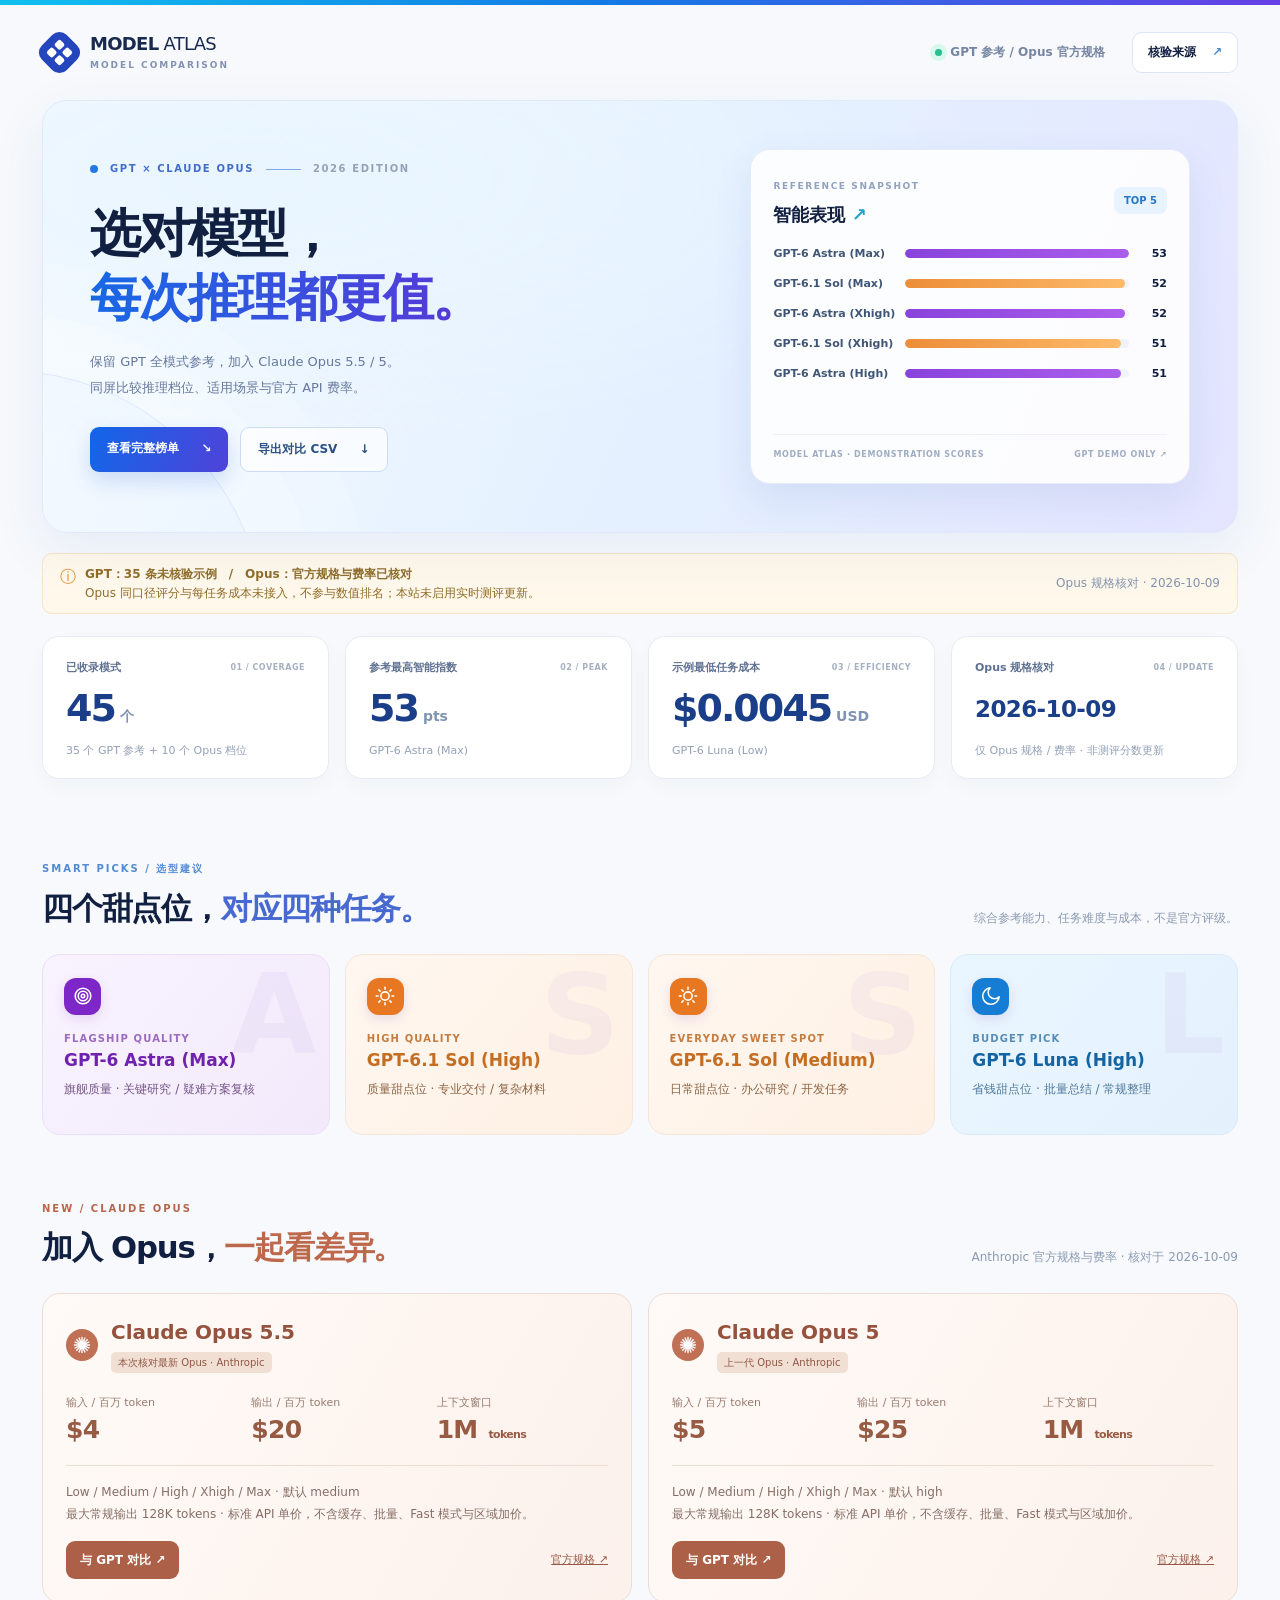
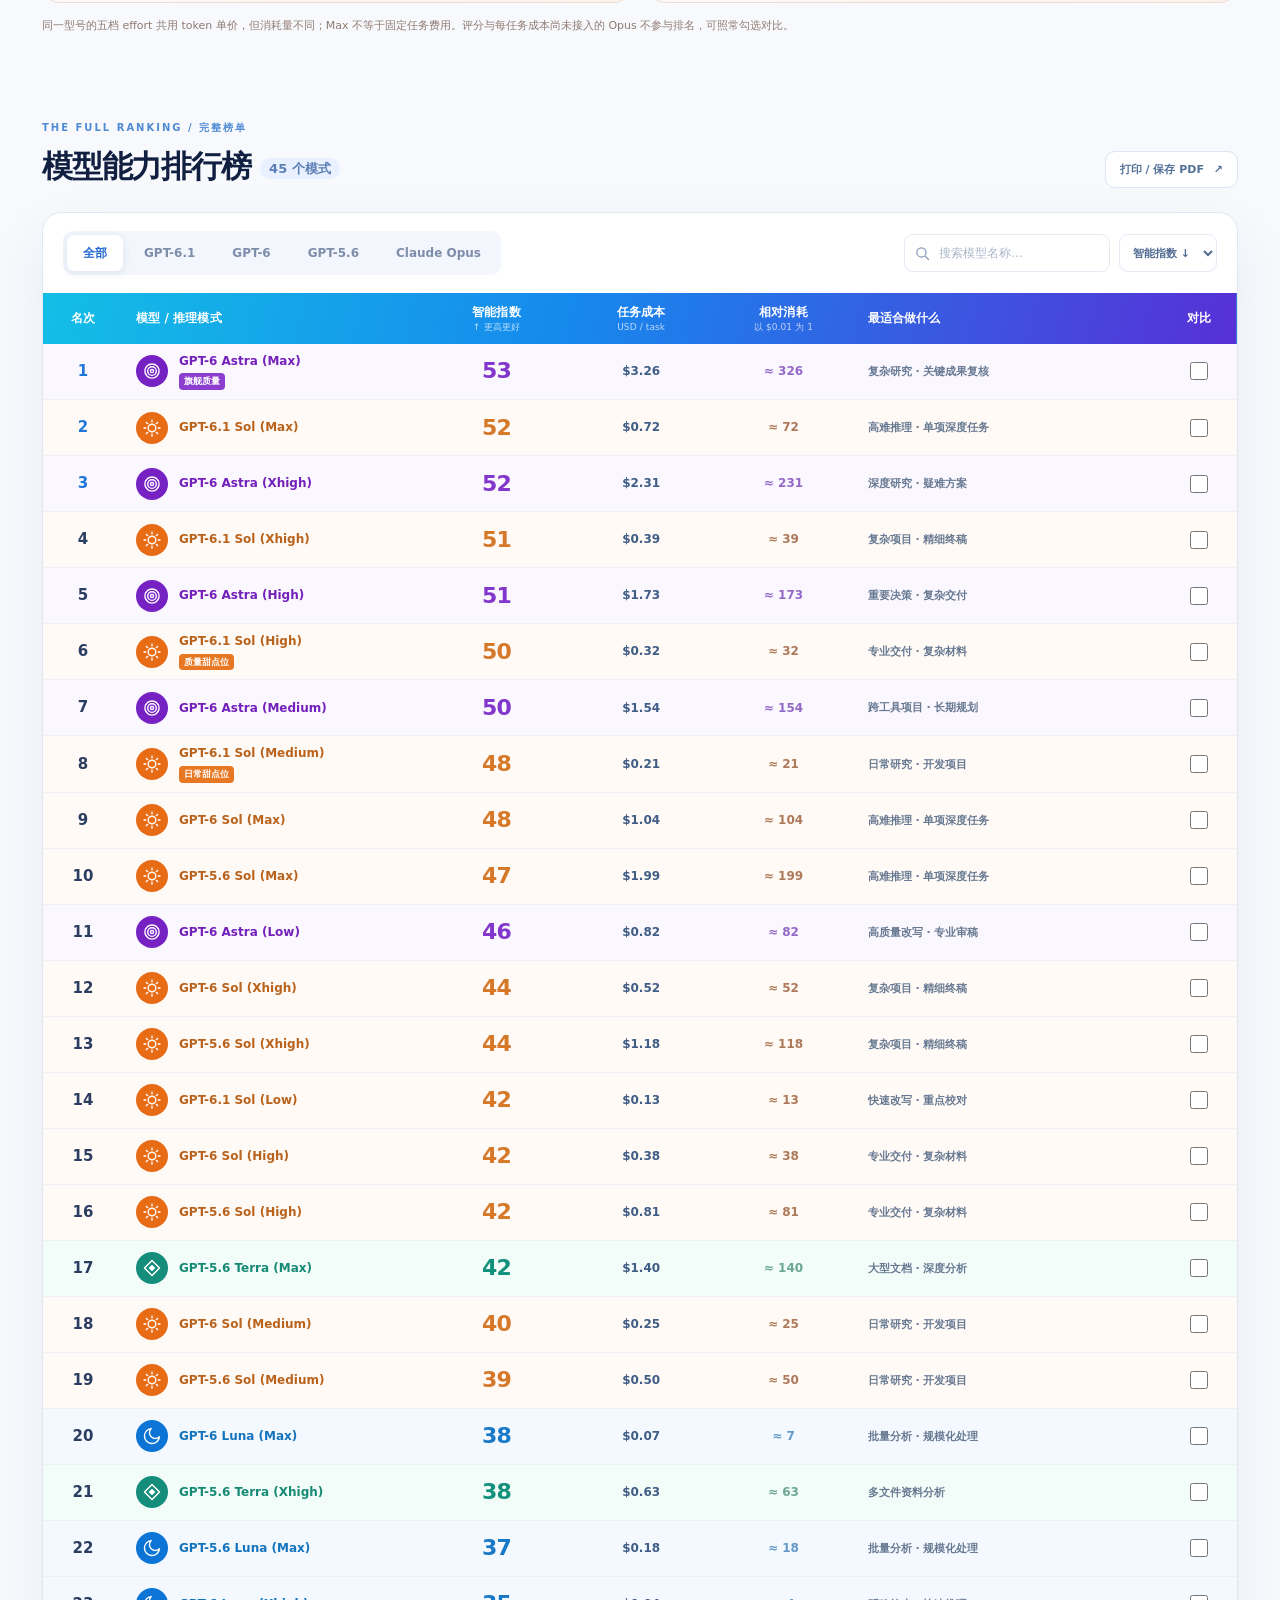
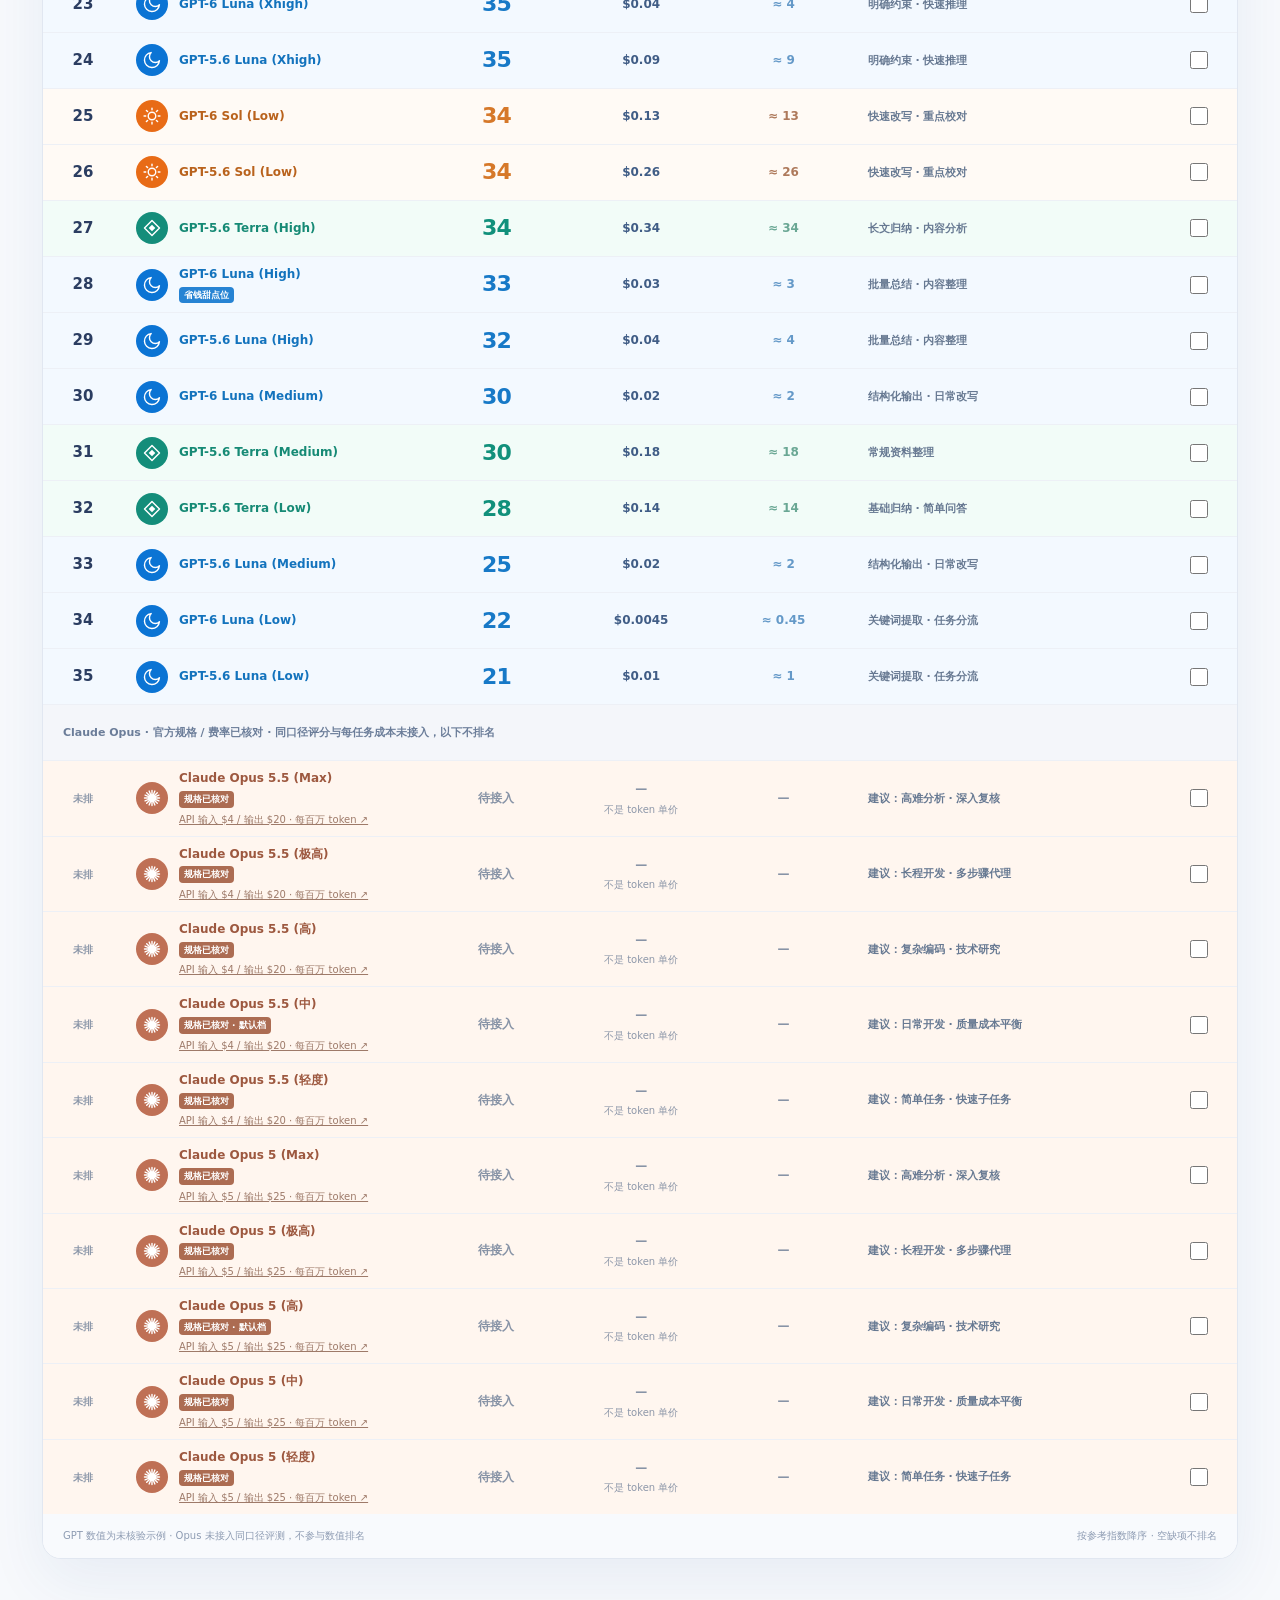
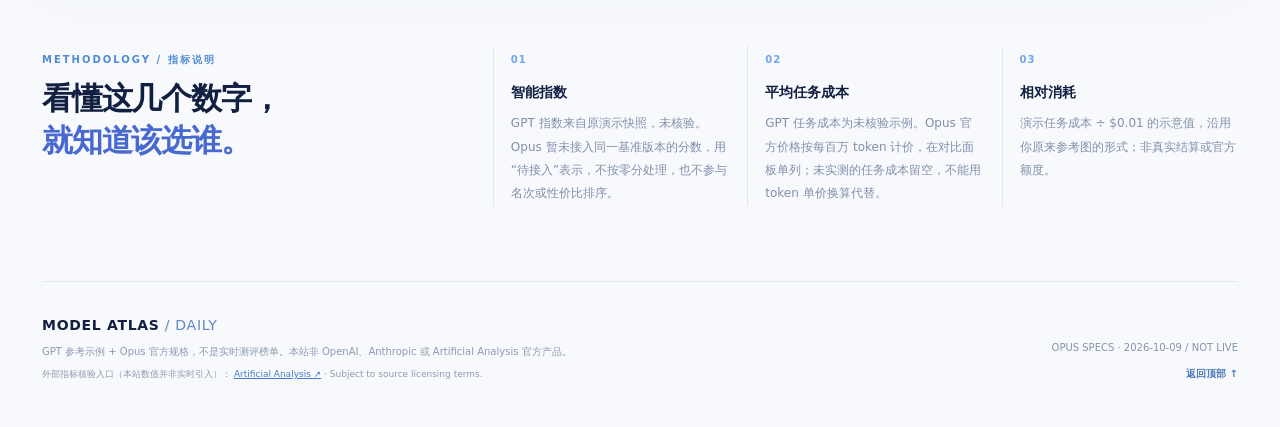
==== commit 46665274: "feat: add Claude Opus comparison with verified specs and explicit missing benchmarks" ====
--- a/index.html
+++ b/index.html
@@ -4,8 +4,8 @@
   <meta charset="UTF-8">
   <meta name="viewport" content="width=device-width, initial-scale=1, viewport-fit=cover">
   <meta name="theme-color" content="#f6f8fc">
-  <meta name="description" content="MODEL ATLAS 原设计视觉还原预览。35 个演示模型模式、筛选排序和对比功能；分数与成本为未经官方核验的参考示例，不是实时榜单。">
-  <title>MODEL ATLAS · GPT 模型智能选用榜</title>
+  <meta name="description" content="MODEL ATLAS：GPT 参考模式与 Claude Opus 对比。保留 35 条 GPT 演示数据，新增 Opus 5.5 / 5 的官方规格、API 费率及推理档位；缺少同口径数据的项目不参与排名。">
+  <title>MODEL ATLAS · GPT × Claude Opus 模型对比</title>
   
   <style>
 :root{--navy:#111f41;--blue:#1677e7;--deep:#124aaa;--muted:#6f7d9b;--line:#e5eaf3;--paper:#f7f9fc;--white:#fff;--purple:#7622c3;--orange:#e86b16;--green:#148d7a;--moon:#0b74d4;--shadow:0 22px 60px rgba(31,68,137,.07)}
@@ -71,37 +71,63 @@
 @media(prefers-reduced-motion:reduce){html{scroll-behavior:auto}.bar-skeleton{animation:none}.ranking-table tbody tr{transition:none}}
 @media print{.table-scroll-hint{display:none}.table-scroller{overflow:visible}.model-icon{width:19px;height:19px;flex-basis:19px}.model-icon .icon-glyph{width:13px;height:13px}.ranking-table tbody tr{height:35px}.metric-value{font-size:30px}.metric-value.small-time{font-size:20px}}
 
+
+/* Opus addition: retain the approved layout, colors and centered SVG icons. */
+.opus-section{margin-top:60px}.opus-section .section-kicker{color:#b6664a}.opus-section h2 em{color:#bd674b}
+.opus-model-grid{display:grid;grid-template-columns:repeat(2,minmax(0,1fr));gap:16px}
+.opus-model-card{border:1px solid #eeddd5;border-radius:18px;background:linear-gradient(120deg,#fffaf7,#fcf1eb);padding:23px}
+.opus-card-head{display:flex;gap:13px;align-items:center}.opus-model-card h3{margin:0;color:#95533e;font-size:20px}.opus-model-card .model-icon,.family-opus .model-icon{background:#bf7055}
+.opus-version-badge{font-size:10px;padding:3px 7px;background:#f2dfd4;border-radius:5px;color:#8f5744;display:inline-block;margin-top:4px}
+.opus-price-grid{display:grid;grid-template-columns:repeat(3,minmax(0,1fr));gap:14px;margin:20px 0 16px;padding-bottom:16px;border-bottom:1px solid #eeddd5}
+.opus-price-grid small{display:block;font-size:11px;color:#997c70}.opus-price-grid strong{font-size:25px;letter-spacing:-.7px;color:#975b43;white-space:nowrap}.opus-price-grid strong span{font-size:11px;margin-left:3px}
+.opus-meta{font-size:12px;color:#866e66;line-height:1.8;margin:0 0 15px}.opus-actions{display:flex;align-items:center;justify-content:space-between;gap:12px}
+.opus-compare-btn{background:#ac6048;color:#fff;padding:10px 14px;border:0;border-radius:9px;font-size:12px;font-weight:750}.opus-source{font-size:11px;color:#975a46;text-decoration:underline;white-space:nowrap}
+.opus-disclosure{font-size:11px;line-height:1.85;color:#8f7a72;margin:13px 0 0}.filter-tab.opus-tab.active{color:#a65e45}
+.ranking-table tbody tr.family-opus{background:#fff6ef}.family-opus .model-name{color:#9d583f}.family-opus .model-badge{background:#ac6c52}
+.cell-note{display:block;font-size:10px;font-weight:500;color:#8d97a9;margin-top:3px;line-height:1.5}.missing-val{font-size:12px;font-weight:600;color:#8793a6;white-space:nowrap}.unranked{font-size:10px;font-weight:600;color:#8c97a9}
+.model-api-note{font-size:10px;color:#9e7a69;margin-top:4px;line-height:1.5}.model-api-note a{text-decoration:underline}
+.benchmark-divider td{background:#f4f6fa!important;color:#6b7d99;font-size:11px;font-weight:650;padding:11px 20px!important;text-align:left!important}
+.compare-cards{grid-template-columns:repeat(var(--compare-cols,3),minmax(0,1fr))}.compare-cards .comparison-field{min-height:70px}.compare-cards .comparison-field:last-of-type{min-height:100px}
+.comparison-field .spec-text{font-size:14px;line-height:1.6;display:block;color:#536d91;margin-top:4px}.comparison-field .price-value{font-size:19px}
+.compare-card .source-detail{font-size:11px;line-height:1.7;margin-bottom:8px;min-height:3.4em}.compare-card.family-opus{border-color:#e6cabc;background:#fff9f5}.compare-card.family-opus .comparison-field{border-color:#eeddd5}.compare-card.family-opus .comparison-field b{color:#9f6047}
+.compare-card-top{display:flex;align-items:center;gap:9px;margin-bottom:5px}.comparison-source{font-size:11px;color:#93614c;text-decoration:underline;display:inline-block;margin-top:12px}
+.comparison-caveat{padding:11px 14px;border-radius:9px;background:#fff4e6;color:#936a35;font-size:12px;line-height:1.7;margin:0 0 16px}
+.opus-compare-btn:focus-visible,.opus-source:focus-visible{outline:2px solid #a95f47;outline-offset:3px}
+@media(max-width:800px){.opus-section{margin-top:48px}.opus-model-card{padding:18px}.opus-model-card h3{font-size:18px}}
+@media(max-width:540px){.opus-model-grid{grid-template-columns:1fr}.compare-cards{grid-template-columns:1fr}.compare-cards .comparison-field:last-of-type{min-height:0}.opus-model-card{padding:19px}.tab-group{justify-content:flex-start;gap:2px}.filter-tab{padding:8px 10px}.status-banner .status-right{width:100%}.compare-card .source-detail{min-height:0}}
+@media print{.opus-actions{display:none}.opus-section{margin-top:20px}.opus-model-grid{grid-template-columns:repeat(2,1fr)}.opus-model-card{padding:12px}.opus-price-grid{margin:10px 0}}
+
 </style>
 </head>
 <body>
   <div class="topline"></div>
   <header class="site-header shell">
-    <a class="brand" href="#top" aria-label="MODEL ATLAS 首页"><span class="brand-mark" aria-hidden="true"><span></span><span></span><span></span><span></span></span><span>MODEL<span class="brand-light"> ATLAS</span><small>DESIGN REFERENCE</small></span></a>
-    <div class="top-right"><span class="mini-label"><span class="ping"></span>参考快照 · 未核验</span><a href="https://artificialanalysis.ai/models" target="_blank" rel="noopener noreferrer" class="source-btn">核验来源 <span aria-hidden="true">↗</span></a></div>
+    <a class="brand" href="#top" aria-label="MODEL ATLAS 首页"><span class="brand-mark" aria-hidden="true"><span></span><span></span><span></span><span></span></span><span>MODEL<span class="brand-light"> ATLAS</span><small>MODEL COMPARISON</small></span></a>
+    <div class="top-right"><span class="mini-label"><span class="ping"></span>GPT 参考 / Opus 官方规格</span><a href="https://artificialanalysis.ai/models" target="_blank" rel="noopener noreferrer" class="source-btn">核验来源 <span aria-hidden="true">↗</span></a></div>
   </header>
 
   <main id="top" class="shell">
     <section class="hero" aria-labelledby="headline">
       <div class="hero-copy">
-        <div class="eyebrow"><span class="dot-fill"></span> GPT MODEL INTELLIGENCE INDEX <span class="eyebrow-line"></span> <span>2026 EDITION</span></div>
+        <div class="eyebrow"><span class="dot-fill"></span> GPT × CLAUDE OPUS <span class="eyebrow-line"></span> <span>2026 EDITION</span></div>
         <h1 id="headline">选对模型，<br><span class="gradient-word">每次推理都更值。</span></h1>
-        <p>GPT-6.1 / GPT-6 / GPT-5.6 的 35 个模式演示参考。<br class="desktop-br">保留原版完整视觉与交互；分数及成本尚未核验。</p>
-        <div class="hero-actions"><a href="#leaderboard" class="main-cta">查看完整榜单 <span aria-hidden="true">↘</span></a><button type="button" class="ghost-cta" id="downloadCsv">导出演示 CSV <span aria-hidden="true">↓</span></button></div>
+        <p>保留 GPT 全模式参考，加入 Claude Opus 5.5 / 5。<br class="desktop-br">同屏比较推理档位、适用场景与官方 API 费率。</p>
+        <div class="hero-actions"><a href="#leaderboard" class="main-cta">查看完整榜单 <span aria-hidden="true">↘</span></a><button type="button" class="ghost-cta" id="downloadCsv">导出对比 CSV <span aria-hidden="true">↓</span></button></div>
       </div>
       <div class="hero-chart" aria-label="前五名模型智能指数条形图">
         <div class="chart-header"><div><span class="overline">REFERENCE SNAPSHOT</span><h2>智能表现 <span class="sparkline">↗</span></h2></div><span class="chart-pill">TOP 5</span></div>
         <div id="heroBars" class="chart-bars"><div class="bar-skeleton"></div><div class="bar-skeleton"></div><div class="bar-skeleton"></div><div class="bar-skeleton"></div><div class="bar-skeleton"></div></div>
-        <div class="chart-footer"><span>MODEL ATLAS · DEMONSTRATION SCORES</span><span>HIGHER IS BETTER ↗</span></div>
+        <div class="chart-footer"><span>MODEL ATLAS · DEMONSTRATION SCORES</span><span>GPT DEMO ONLY ↗</span></div>
       </div>
     </section>
 
     <div class="status-banner" id="statusBanner" role="status"><div class="status-left"><span class="status-icon">◷</span> 正在读取榜单数据…</div></div>
 
     <section class="metrics" aria-label="榜单概览">
-      <article class="metric"><span class="metric-label">已收录模式 <span>01 / COVERAGE</span></span><div class="metric-value" id="modelCount">— <small>个</small></div><p>GPT-6.1 / 6 / 5.6</p></article>
+      <article class="metric"><span class="metric-label">已收录模式 <span>01 / COVERAGE</span></span><div class="metric-value" id="modelCount">— <small>个</small></div><p>35 个 GPT 参考 + 10 个 Opus 档位</p></article>
       <article class="metric"><span class="metric-label">参考最高智能指数 <span>02 / PEAK</span></span><div class="metric-value" id="topScore">— <small>pts</small></div><p id="topModel">等待数据</p></article>
       <article class="metric"><span class="metric-label">示例最低任务成本 <span>03 / EFFICIENCY</span></span><div class="metric-value" id="minCost">— <small>USD</small></div><p id="minCostModel">等待数据</p></article>
-      <article class="metric"><span class="metric-label">数据核验时间 <span>04 / UPDATE</span></span><div class="metric-value small-time" id="lastCheck">—</div><p id="versionLabel">数据版本待获取</p></article>
+      <article class="metric"><span class="metric-label">Opus 规格核对 <span>04 / UPDATE</span></span><div class="metric-value small-time" id="lastCheck">—</div><p id="versionLabel">数据版本待获取</p></article>
     </section>
 
     <section class="recommendation" aria-labelledby="rec-title">
@@ -109,15 +135,21 @@
       <div class="pick-grid" id="picks"><div class="pick placeholder"></div><div class="pick placeholder"></div><div class="pick placeholder"></div><div class="pick placeholder"></div></div>
     </section>
 
+<section class="opus-section" aria-labelledby="opus-title">
+<div class="section-top"><div><span class="section-kicker">NEW / CLAUDE OPUS</span><h2 id="opus-title">加入 Opus，<em>一起看差异。</em></h2></div><p>Anthropic 官方规格与费率 · 核对于 2026-10-09</p></div>
+<div class="opus-model-grid" id="opusModels"></div>
+<p class="opus-disclosure">同一型号的五档 effort 共用 token 单价，但消耗量不同；Max 不等于固定任务费用。评分与每任务成本尚未接入的 Opus 不参与排名，可照常勾选对比。</p>
+</section>
     <section id="leaderboard" class="board-section" aria-labelledby="board-title">
       <div class="section-top board-top"><div><span class="section-kicker">THE FULL RANKING / 完整榜单</span><h2 id="board-title">模型能力排行榜 <span class="board-count" id="filteredCount">—</span></h2></div><button type="button" class="print-btn" id="printPage">打印 / 保存 PDF <span aria-hidden="true">↗</span></button></div>
       <div class="board-panel">
         <div class="filters">
-          <div class="tab-group" role="group" aria-label="按模型版本筛选">
+          <div class="tab-group" role="group" aria-label="按模型系列筛选">
             <button type="button" class="filter-tab active" data-family="all" aria-pressed="true">全部</button>
             <button type="button" class="filter-tab" data-family="6.1" aria-pressed="false">GPT-6.1</button>
             <button type="button" class="filter-tab" data-family="6" aria-pressed="false">GPT-6</button>
             <button type="button" class="filter-tab" data-family="5.6" aria-pressed="false">GPT-5.6</button>
+<button type="button" class="filter-tab opus-tab" data-family="opus" aria-pressed="false">Claude Opus</button>
           </div>
           <div class="filter-tools">
             <label class="searchbox"><span aria-hidden="true"><svg class="ui-search-icon" viewBox="0 0 24 24" fill="none" stroke="currentColor" stroke-width="1.7" stroke-linecap="round"><circle cx="10.5" cy="10.5" r="6.5"/><path d="m16 16 4.5 4.5"/></svg></span><input id="search" aria-label="搜索模型" placeholder="搜索模型名称…" autocomplete="off"></label>
@@ -126,17 +158,17 @@
         </div>
         <div class="table-scroll-hint" aria-hidden="true"><span>左右滑动表格，查看成本、任务与对比</span><span>↔</span></div>
         <div class="table-scroller" tabindex="0" role="region" aria-label="完整排行榜，可左右滚动查看所有列"><table class="ranking-table"><thead><tr><th scope="col" class="col-rank">名次</th><th scope="col" class="col-model">模型 / 推理模式</th><th scope="col" class="col-index">智能指数 <small>↑ 更高更好</small></th><th scope="col" class="col-usd">任务成本 <small>USD / task</small></th><th scope="col" class="col-relative">相对消耗 <small>以 $0.01 为 1</small></th><th scope="col" class="col-best">最适合做什么</th><th scope="col" class="col-compare">对比</th></tr></thead><tbody id="rankingRows"><tr><td colspan="7" class="empty-row">正在读取数据…</td></tr></tbody></table></div>
-        <div class="board-footer"><span>展示用模拟参考数字 · 不是官方测评结果</span><span id="tableFoot">按智能指数降序</span></div>
+        <div class="board-footer"><span>GPT 数值为未核验示例 · Opus 未接入同口径评测，不参与数值排名</span><span id="tableFoot">按智能指数降序</span></div>
       </div>
     </section>
 
-    <section class="explain" aria-labelledby="explain-title"><div><span class="section-kicker">METHODOLOGY / 指标说明</span><h2 id="explain-title">看懂这几个数字，<br><em>就知道该选谁。</em></h2></div><div class="explain-grid"><article><span class="explain-num">01</span><h3>智能指数</h3><p>此处为原参考表中的演示智能指数，未完成官方来源核验。数值高低只用于验证排行榜展示和排序功能。</p></article><article><span class="explain-num">02</span><h3>平均任务成本</h3><p>本页面展示的任务成本为演示值，尚未验证，不可用于预算、API 采购或产品性能比较。</p></article><article><span class="explain-num">03</span><h3>相对消耗</h3><p>演示任务成本 ÷ $0.01 的示意值，沿用你原来参考图的形式；非真实结算或官方额度。</p></article></div></section>
-
-    <footer class="footer"><div class="foot-left"><div class="footer-logo">MODEL ATLAS<span> / DAILY</span></div><p>35 模式设计还原演示版，未连接实时数据。本站非 OpenAI 或 Artificial Analysis 官方产品。</p><p class="legal">外部指标核验入口（本站数值并非实时引入）： <a href="https://artificialanalysis.ai/models" target="_blank" rel="noopener noreferrer">Artificial Analysis ↗</a> · Subject to source licensing terms.</p></div><div class="foot-right"><span id="footerFreshness">DATA SYNC · AWAITING</span><a href="#top">返回顶部 ↑</a></div></footer>
+    <section class="explain" aria-labelledby="explain-title"><div><span class="section-kicker">METHODOLOGY / 指标说明</span><h2 id="explain-title">看懂这几个数字，<br><em>就知道该选谁。</em></h2></div><div class="explain-grid"><article><span class="explain-num">01</span><h3>智能指数</h3><p>GPT 指数来自原演示快照，未核验。Opus 暂未接入同一基准版本的分数，用“待接入”表示，不按零分处理，也不参与名次或性价比排序。</p></article><article><span class="explain-num">02</span><h3>平均任务成本</h3><p>GPT 任务成本为未核验示例。Opus 官方价格按每百万 token 计价，在对比面板单列；未实测的任务成本留空，不能用 token 单价换算代替。</p></article><article><span class="explain-num">03</span><h3>相对消耗</h3><p>演示任务成本 ÷ $0.01 的示意值，沿用你原来参考图的形式；非真实结算或官方额度。</p></article></div></section>
+
+    <footer class="footer"><div class="foot-left"><div class="footer-logo">MODEL ATLAS<span> / DAILY</span></div><p>GPT 参考示例 + Opus 官方规格，不是实时测评榜单。本站非 OpenAI、Anthropic 或 Artificial Analysis 官方产品。</p><p class="legal">外部指标核验入口（本站数值并非实时引入）： <a href="https://artificialanalysis.ai/models" target="_blank" rel="noopener noreferrer">Artificial Analysis ↗</a> · Subject to source licensing terms.</p></div><div class="foot-right"><span id="footerFreshness">DATA SYNC · AWAITING</span><a href="#top">返回顶部 ↑</a></div></footer>
   </main>
 
   <div id="compareDock" class="compare-dock" hidden><span><strong id="compareNum">0</strong> 个模型已选择</span><button id="clearCompare" class="dock-clear" type="button">清空</button><button id="openCompare" class="dock-open" type="button">开始对比 <span>↗</span></button></div>
-  <dialog id="compareDialog" class="compare-dialog"><div class="dialog-head"><div><span class="section-kicker">SIDE BY SIDE</span><h2>模型横向对比</h2></div><button type="button" class="dialog-close" id="closeCompare" aria-label="关闭对比">×</button></div><div id="compareResults"></div><p class="dialog-note">智能指数越高越好；成本越低越好。仅比较本页未核验的演示数字，不代表 Artificial Analysis 官方测试结果。</p></dialog>
+  <dialog id="compareDialog" class="compare-dialog"><div class="dialog-head"><div><span class="section-kicker">SIDE BY SIDE</span><h2>模型横向对比</h2></div><button type="button" class="dialog-close" id="closeCompare" aria-label="关闭对比">×</button></div><div id="compareResults"></div><p class="dialog-note">数据口径不同：GPT 分数与任务成本为未核验示例；Opus 仅型号、推理档位、规格及标准 API 费率经官方文档核对。空缺项不作优劣判断，token 单价不能替代每任务成本。</p></dialog>
   <script>window.MODEL_ATLAS_INLINE_DATA={
   "source_mode": "user_supplied_demo",
   "is_demo": true,
@@ -534,140 +566,135 @@
   ]
 }
 ;</script>
+<script>window.MODEL_ATLAS_OPUS_DATA={
+  "verified_on": "2026-10-09",
+  "effort_source": "https://platform.claude.com/docs/en/build-with-claude/effort",
+  "price_basis": "USD / 1M tokens; standard API, excluding cache, batch, fast mode and regional modifiers",
+  "models": [
+    {
+      "api_id": "claude-opus-5-5",
+      "name": "Claude Opus 5.5",
+      "status": "本次核对最新 Opus",
+      "input_mtok_usd": 4,
+      "output_mtok_usd": 20,
+      "context_tokens": 1000000,
+      "max_output_tokens": 128000,
+      "default_effort": "medium",
+      "source_url": "https://platform.claude.com/docs/en/models/opus-5-5/overview"
+    },
+    {
+      "api_id": "claude-opus-5",
+      "name": "Claude Opus 5",
+      "status": "上一代 Opus",
+      "input_mtok_usd": 5,
+      "output_mtok_usd": 25,
+      "context_tokens": 1000000,
+      "max_output_tokens": 128000,
+      "default_effort": "high",
+      "source_url": "https://platform.claude.com/docs/en/models/opus-5/overview"
+    }
+  ]
+};</script>
 <script>
 (() => {
-  'use strict';
-  const $ = selector => document.querySelector(selector);
-  const $$ = selector => [...document.querySelectorAll(selector)];
-  let data = { models: [] }, family = 'all', sort = 'score', search = '';
-  const selected = new Set();
-  // Explicit SVG geometry avoids the baseline/font fallback offset of Unicode icons.
-  const iconSvg = paths => `<svg class="icon-glyph" viewBox="0 0 24 24" fill="none" stroke="currentColor" stroke-width="1.7" stroke-linecap="round" stroke-linejoin="round" aria-hidden="true" focusable="false">${paths}</svg>`;
-  const SYMBOLS = {
-    astra: iconSvg('<circle cx="12" cy="12" r="8.5"/><circle cx="12" cy="12" r="5.2"/><circle cx="12" cy="12" r="1.9"/>'),
-    sol: iconSvg('<circle cx="12" cy="12" r="4.5"/><path d="M12 2.5v2M12 19.5v2M2.5 12h2M19.5 12h2M5.28 5.28l1.42 1.42M17.3 17.3l1.42 1.42M5.28 18.72l1.42-1.42M17.3 6.7l1.42-1.42"/>'),
-    terra: iconSvg('<path d="m12 3 9 9-9 9-9-9Z"/><path d="m12 8 4 4-4 4-4-4Z" fill="currentColor" stroke="none"/>'),
-    luna: iconSvg('<path d="M20.9 13A9 9 0 1 1 11 3.1 7 7 0 0 0 20.9 13Z"/>'),
-    other: iconSvg('<path d="m12 3 2.5 6.5L21 12l-6.5 2.5L12 21l-2.5-6.5L3 12l6.5-2.5Z"/>')
-  };
-  const MODE_LABEL = { astra:'ASTRA', sol:'SOL', terra:'TERRA', luna:'LUNA', other:'MODEL' };
-  const esc = v => String(v ?? '').replace(/[&<>"']/g, s => ({'&':'&amp;','<':'&lt;','>':'&gt;','"':'&quot;',"'":'&#39;'}[s]));
-  const fmtNum = n => Number.isFinite(+n) ? (+n).toLocaleString('en-US',{maximumFractionDigits:2}) : '—';
-  const fmtMoney = n => n == null || !Number.isFinite(+n) ? '—' : '$' + (+n).toLocaleString('en-US',{minimumFractionDigits: n<.01 ? 3:2,maximumFractionDigits: 4});
-  function fmtDate(date, time=true) {
-    if (!date) return '尚未同步';
-    const d = new Date(date);
-    return Number.isNaN(d.getTime()) ? '尚未同步' : new Intl.DateTimeFormat('zh-CN', {timeZone:'Asia/Shanghai', month:'2-digit', day:'2-digit', ...(time ? {hour:'2-digit',minute:'2-digit',hour12:false} : {year:'numeric'})}).format(d);
-  }
-  function modeClass(model) { return ['astra','sol','terra','luna'].includes(model.mode) ? model.mode : 'other'; }
-  function reasoning(name) {const n = name.toLowerCase(); if (n.includes('max'))return 'MAX';if(/xhigh|极高/.test(n))return 'XHIGH';if(/high|\b高\b/.test(n))return 'HIGH';if(/medium|\b中\b/.test(n))return 'MEDIUM';if(/low|轻度/.test(n))return 'LOW';return '';}
-  const bestText = model => {
-    const m = model.mode, level = reasoning(model.name);
-    const styles={astra:{MAX:'复杂研究 · 关键成果复核',XHIGH:'深度研究 · 疑难方案',HIGH:'重要决策 · 复杂交付',MEDIUM:'跨工具项目 · 长期规划',LOW:'高质量改写 · 专业审稿'},sol:{MAX:'高难推理 · 单项深度任务',XHIGH:'复杂项目 · 精细终稿',HIGH:'专业交付 · 复杂材料',MEDIUM:'日常研究 · 开发项目',LOW:'快速改写 · 重点校对'},luna:{MAX:'批量分析 · 规模化处理',XHIGH:'明确约束 · 快速推理',HIGH:'批量总结 · 内容整理',MEDIUM:'结构化输出 · 日常改写',LOW:'关键词提取 · 任务分流'},terra:{MAX:'大型文档 · 深度分析',XHIGH:'多文件资料分析',HIGH:'长文归纳 · 内容分析',MEDIUM:'常规资料整理',LOW:'基础归纳 · 简单问答'}};
-    return (styles[m] && styles[m][level]) || '内容分析 · 任务处理';
-  };
-  function sorted(rows, criterion) {const a = [...rows]; if(criterion==='cost')a.sort((x,y)=>x.cost_usd-y.cost_usd||y.score-x.score);else if(criterion==='value')a.sort((x,y)=>((y.score/(y.cost_usd+.05))-(x.score/(x.cost_usd+.05)))||y.score-x.score);else a.sort((x,y)=>y.score-x.score||x.cost_usd-y.cost_usd);return a;}
-  function recs() {
-    const a = sorted(data.models,'score');
-    const find = (mode,level) => a.find(m=>m.mode===mode && reasoning(m.name)===level && (mode!=='sol' || m.family==='6.1') && (mode!=='luna' || m.family==='6'));
-    return [{title:'旗舰质量',sub:'关键研究 / 疑难方案复核',tag:'FLAGSHIP QUALITY',model:a[0],type:'astra'},
-      {title:'质量甜点位',sub:'专业交付 / 复杂材料',tag:'HIGH QUALITY',model:find('sol','HIGH'),type:'sol'},
-      {title:'日常甜点位',sub:'办公研究 / 开发任务',tag:'EVERYDAY SWEET SPOT',model:find('sol','MEDIUM'),type:'sol'},
-      {title:'省钱甜点位',sub:'批量总结 / 常规整理',tag:'BUDGET PICK',model:find('luna','HIGH'),type:'luna'}];
-  }
-  function renderStatus(){
-    const el=$('#statusBanner'); const demo=data.is_demo === true;
-    el.className='status-banner'+(demo?' status-demo':'');
-    let main=demo?'演示快照 · 最初版本的设计示例，全部数值尚待核验':'已核验数据同步';
-    el.innerHTML=`<div class="status-left"><span class="status-icon">${demo?'ⓘ':'✓'}</span><span><strong>${main}</strong>　<span>${demo?'仅供界面预览，不代表已启动每日数据更新':'最近核验：'+esc(fmtDate(data.last_checked_at))}</span></span></div><span class="status-right">${demo?'本演示页未启用数据更新': '数据版本 v'+esc(data.index_version ?? '—')+' · 上次变化 '+esc(fmtDate(data.last_changed_at))}</span>`;
-    $('#footerFreshness').textContent=demo?'DEMO / NOT LIVE':('LAST CHECKED · '+fmtDate(data.last_checked_at));
-  }
-  function renderMetrics() {
-    const a=sorted(data.models,'score'), cost=sorted(data.models,'cost');
-    $('#modelCount').innerHTML=fmtNum(a.length)+' <small>个</small>';
-    $('#topScore').innerHTML=a.length ? fmtNum(a[0].score)+' <small>pts</small>' : '—';
-    $('#topModel').textContent=a[0]?.name||'暂无数据';
-    $('#minCost').innerHTML=cost.length?fmtMoney(cost[0].cost_usd)+' <small>USD</small>':'—';
-    $('#minCostModel').textContent=cost[0]?.name||'暂无数据';
-    $('#lastCheck').textContent=fmtDate(data.last_checked_at);
-    $('#versionLabel').textContent=data.is_demo?'演示数据 · 非官方排名':'已核验数据';
-  }
-  function renderHero() {
-    const rows=sorted(data.models,'score').slice(0,5), max=Math.max(1,...rows.map(x=>x.score));
-    $('#heroBars').innerHTML=rows.length?rows.map(m=>`<div class="barline"><span class="bar-label" title="${esc(m.name)}">${esc(m.name)}</span><div class="bar-track"><div class="bar-fill ${esc(modeClass(m)==='astra'?'purple':modeClass(m)==='sol'?'orange':modeClass(m)==='terra'?'green':'blue')}" style="width:${Math.max(2,m.score/max*100)}%"></div></div><span class="bar-number">${fmtNum(m.score)}</span></div>`).join(''):'暂无榜单数据';
-  }
-  function renderPicks() {
-    $('#picks').innerHTML=recs().map(p=>{
-      const m=p.model, c=modeClass(m||{mode:p.type});
-      return `<article class="pick ${esc(c)}"><div class="pick-symbol" aria-hidden="true">${SYMBOLS[c]}</div><div class="pick-tag">${esc(p.tag)}</div><h3 title="${esc(m?.name||'暂无测评模式')}">${esc(m?.name||'暂无测评模式')}</h3><p>${esc(p.title)} · ${esc(p.sub)}</p><span class="pick-letter" aria-hidden="true">${esc(MODE_LABEL[c][0])}</span></article>`;
-    }).join('');
-  }
-  function displayRows() {
-    let rows=data.models.filter(r=>(family==='all'||r.family===family) && r.name.toLowerCase().includes(search));
-    rows=sorted(rows,sort);
-    $('#filteredCount').textContent=rows.length+' 个模式';
-    $('#tableFoot').textContent={score:'按智能指数降序',cost:'按任务成本升序',value:'按指数与成本的启发式性价比排序'}[sort];
-    $('#rankingRows').innerHTML=rows.length?rows.map((m,i)=>{
-      const c=modeClass(m);
-      const pick=recs().find(x=>x.model && x.model.id===m.id);
-      const delta=m.score_delta;
-      const deltaText=delta===null || delta===undefined || delta===0 ? '' : `<small class="delta ${delta>0?'up':'down'}">${delta>0?'▲':'▼'}${fmtNum(Math.abs(delta))}</small>`;
-      return `<tr class="family-${esc(c)}"><td><span class="rank-number ${i<3?'top3':''}">${i+1}</span></td><td><div class="model-cell"><span class="model-icon" aria-hidden="true">${SYMBOLS[c]}</span><div><div class="model-name">${esc(m.name)}</div>${pick?`<span class="model-badge">${esc(pick.title)}</span>`:''}</div></div></td><td><span class="score-val">${fmtNum(m.score)}</span>${deltaText}</td><td><span class="usd-cell">${fmtMoney(m.cost_usd)}</span></td><td><span class="relative-cell">≈ ${fmtNum(m.relative_cost)}</span></td><td class="best-cell">${esc(bestText(m))}</td><td><input type="checkbox" class="compare-checkbox" aria-label="选择 ${esc(m.name)} 用于对比" data-id="${esc(m.id)}" ${selected.has(m.id)?'checked':''}></td></tr>`;
-    }).join(''):'<tr><td colspan="7" class="empty-row">没有找到匹配的模式，可以换个关键词或版本。</td></tr>';
-  }
-  function updateDock(){
-    $('#compareNum').textContent=selected.size;
-    $('#compareDock').hidden=selected.size===0;
-  }
-  function showCompare(){
-    const rows=[...selected].map(id=>data.models.find(r=>r.id===id)).filter(Boolean);
-    if(!rows.length)return;
-    $('#compareResults').innerHTML='<div class="compare-cards">'+rows.map(m=>`<article class="compare-card"><strong>${esc(m.name)}</strong><p>${esc(bestText(m))}</p><div class="comparison-field"><small>智能指数 ↑</small><b>${fmtNum(m.score)}</b></div><div class="comparison-field"><small>任务成本 ↓</small><b>${fmtMoney(m.cost_usd)}</b></div><div class="comparison-field"><small>相对消耗 ↓</small><b>≈ ${fmtNum(m.relative_cost)}</b></div></article>`).join('')+'</div>';
-    $('#compareDialog').showModal();
-  }
-  function exportCsv(){
-    const csvRows=[['排名','模型','模型家族','智能指数','单任务成本USD','相对消耗','适用任务','数据检查时间'],...sorted(data.models,'score').map((r,i)=>[i+1,r.name,r.family,r.score,r.cost_usd,r.relative_cost,bestText(r),data.last_checked_at||''])];
-    const text='\ufeff'+csvRows.map(row=>row.map(v=>'"'+String(v??'').replaceAll('"','""')+'"').join(',')).join('\r\n');
-    const objectUrl=URL.createObjectURL(new Blob([text],{type:'text/csv;charset=utf-8'}));
-    const link=document.createElement('a');link.href=objectUrl;link.download='MODEL-ATLAS-DEMO-UNVERIFIED.csv';document.body.appendChild(link);link.click();link.remove();setTimeout(()=>URL.revokeObjectURL(objectUrl),1000);
-  }
-  $$('.filter-tab').forEach(b=>b.addEventListener('click',()=>{family=b.dataset.family;$$('.filter-tab').forEach(t=>{t.classList.toggle('active',t===b);t.setAttribute('aria-pressed',String(t===b));});displayRows();}));
-  $('#search').addEventListener('input',e=>{search=e.target.value.trim().toLowerCase();displayRows();});
-  $('#sort').addEventListener('change',e=>{sort=e.target.value;displayRows();});
-  $('#downloadCsv').addEventListener('click',exportCsv);
-  $('#printPage').addEventListener('click',()=>window.print());
-  $('#rankingRows').addEventListener('change',e=>{
-    if(!e.target.matches('.compare-checkbox'))return;
-    const id=e.target.dataset.id;
-    if(e.target.checked){if(selected.size>=3){e.target.checked=false;alert('最多同时对比 3 个模式');return;}selected.add(id);}else selected.delete(id);
-    updateDock();
-  });
-  $('#clearCompare').addEventListener('click',()=>{selected.clear();updateDock();displayRows();});
-  $('#openCompare').addEventListener('click',showCompare);
-  $('#closeCompare').addEventListener('click',()=>$('#compareDialog').close());
-  $('#compareDialog').addEventListener('click',e=>{if(e.target===$('#compareDialog'))$('#compareDialog').close();});
-  async function load(){
-    try{
-      const snap = window.MODEL_ATLAS_INLINE_DATA || await (async () => {
-        const response=await fetch('./data/models.json?v='+Date.now(),{cache:'no-store'});
-        if(!response.ok)throw new Error('HTTP '+response.status);
-        return await response.json();
-      })();
-      if(!Array.isArray(snap.models)||snap.models.length===0)throw new Error('无有效模型记录');
-      data=snap;
-      data.models=data.models.filter(m=>Number.isFinite(m.score) && Number.isFinite(m.cost_usd) && m.name && m.id);
-      renderStatus();renderMetrics();renderHero();renderPicks();displayRows();
-    }catch(e){
-      $('#statusBanner').className='status-banner status-error';
-      $('#statusBanner').innerHTML='<span class="status-left"><span class="status-icon">!</span>榜单数据读取失败，请通过 HTTP 服务打开网站，或查看数据文件是否存在。</span>';
-      $('#rankingRows').innerHTML='<tr><td colspan="7" class="empty-row">无法加载榜单数据：'+esc(e.message)+'</td></tr>';
-      $('#picks').innerHTML='<p style="color:#8395ae">暂无推荐数据</p>';
-      $('#heroBars').textContent='暂无图表数据';
-    }
-  }
-  load();
+'use strict';
+const $=s=>document.querySelector(s), $$=s=>[...document.querySelectorAll(s)];
+const meta=window.MODEL_ATLAS_OPUS_DATA, selected=new Set();
+let data={models:[]}, family='all', sort='score', search='';
+const finite=n=>typeof n==='number'&&Number.isFinite(n);
+const esc=v=>String(v??'').replace(/[&<>"']/g,c=>({'&':'&amp;','<':'&lt;','>':'&gt;','"':'&quot;',"'":'&#39;'}[c]));
+const num=n=>finite(n)?n.toLocaleString('en-US',{maximumFractionDigits:2}):'—';
+const money=n=>finite(n)?'$'+n.toLocaleString('en-US',{minimumFractionDigits:n<.01?3:2,maximumFractionDigits:4}):'—';
+const glyph=p=>`<svg class="icon-glyph" viewBox="0 0 24 24" fill="none" stroke="currentColor" stroke-width="1.7" stroke-linecap="round" stroke-linejoin="round" aria-hidden="true" focusable="false">${p}</svg>`;
+const icons={
+astra:glyph('<circle cx="12" cy="12" r="8.5"/><circle cx="12" cy="12" r="5.2"/><circle cx="12" cy="12" r="1.9"/>'),
+sol:glyph('<circle cx="12" cy="12" r="4.5"/><path d="M12 2.5v2M12 19.5v2M2.5 12h2M19.5 12h2M5.28 5.28l1.42 1.42M17.3 17.3l1.42 1.42M5.28 18.72l1.42-1.42M17.3 6.7l1.42-1.42"/>'),
+terra:glyph('<path d="m12 3 9 9-9 9-9-9Z"/><path d="m12 8 4 4-4 4-4-4Z" fill="currentColor" stroke="none"/>'),
+luna:glyph('<path d="M20.9 13A9 9 0 1 1 11 3.1 7 7 0 0 0 20.9 13Z"/>'),
+opus:glyph('<path d="M12 3v18M3 12h18M5.64 5.64l12.72 12.72M5.64 18.36 18.36 5.64M8.56 3.69l6.88 16.62M3.69 8.56l16.62 6.88M3.69 15.44l16.62-6.88M8.56 20.31l6.88-16.62"/>')};
+const effortLabels={max:'Max',xhigh:'极高',high:'高',medium:'中',low:'轻度'};
+const mode=m=>Object.hasOwn(icons,m.mode)?m.mode:'sol';
+function effort(m){if(m.effort)return m.effort;const n=m.name.toLowerCase();return n.includes('max')?'max':/xhigh|极高/.test(n)?'xhigh':/high|高/.test(n)?'high':/medium|中/.test(n)?'medium':'low';}
+function best(m){
+ const texts={astra:{max:'复杂研究 · 关键成果复核',xhigh:'深度研究 · 疑难方案',high:'重要决策 · 复杂交付',medium:'跨工具项目 · 长期规划',low:'高质量改写 · 专业审稿'},sol:{max:'高难推理 · 单项深度任务',xhigh:'复杂项目 · 精细终稿',high:'专业交付 · 复杂材料',medium:'日常研究 · 开发项目',low:'快速改写 · 重点校对'},luna:{max:'批量分析 · 规模化处理',xhigh:'明确约束 · 快速推理',high:'批量总结 · 内容整理',medium:'结构化输出 · 日常改写',low:'关键词提取 · 任务分流'},terra:{max:'大型文档 · 深度分析',xhigh:'多文件资料分析',high:'长文归纳 · 内容分析',medium:'常规资料整理',low:'基础归纳 · 简单问答'},opus:{max:'建议：高难分析 · 深入复核',xhigh:'建议：长程开发 · 多步骤代理',high:'建议：复杂编码 · 技术研究',medium:'建议：日常开发 · 质量成本平衡',low:'建议：简单任务 · 快速子任务'}};
+ return texts[mode(m)][effort(m)];
+}
+function metric(m,k){return k==='cost'?m.cost_usd:k==='value'?(finite(m.score)&&finite(m.cost_usd)?m.score/(m.cost_usd+.05):null):m.score;}
+function sorted(rows,k='score'){return [...rows].sort((a,b)=>{const x=metric(a,k),y=metric(b,k);if(!finite(x)||!finite(y))return Number(finite(y))-Number(finite(x));const d=k==='cost'?x-y:y-x;return d||(k==='cost'?(b.score??0)-(a.score??0):(a.cost_usd??Infinity)-(b.cost_usd??Infinity));});}
+function picks(){
+ const rows=sorted(data.models.filter(m=>finite(m.score)));
+ const find=(type,lev)=>rows.find(m=>m.mode===type&&effort(m)===lev&&(type!=='sol'||m.family==='6.1')&&(type!=='luna'||m.family==='6'));
+ return [{title:'旗舰质量',sub:'关键研究 / 疑难方案复核',tag:'FLAGSHIP QUALITY',model:rows[0]},
+ {title:'质量甜点位',sub:'专业交付 / 复杂材料',tag:'HIGH QUALITY',model:find('sol','high')},
+ {title:'日常甜点位',sub:'办公研究 / 开发任务',tag:'EVERYDAY SWEET SPOT',model:find('sol','medium')},
+ {title:'省钱甜点位',sub:'批量总结 / 常规整理',tag:'BUDGET PICK',model:find('luna','high')}];
+}
+function overview(){
+ const scored=sorted(data.models.filter(m=>finite(m.score))), costs=sorted(data.models.filter(m=>finite(m.cost_usd)),'cost');
+ $('#modelCount').innerHTML=num(data.models.length)+' <small>个</small>';
+ $('#topScore').innerHTML=num(scored[0]?.score)+' <small>pts</small>';$('#topModel').textContent=scored[0]?.name||'暂无数据';
+ $('#minCost').innerHTML=money(costs[0]?.cost_usd)+' <small>USD</small>';$('#minCostModel').textContent=costs[0]?.name||'暂无数据';
+ $('#lastCheck').textContent=meta.verified_on;$('#versionLabel').textContent='仅 Opus 规格 / 费率 · 非测评分数更新';
+ $('#statusBanner').className='status-banner status-demo';
+ $('#statusBanner').innerHTML='<div class="status-left"><span class="status-icon">ⓘ</span><span><strong>GPT：35 条未核验示例　/　Opus：官方规格与费率已核对</strong><br>Opus 同口径评分与每任务成本未接入，不参与数值排名；本站未启用实时测评更新。</span></div><span class="status-right">Opus 规格核对 · '+esc(meta.verified_on)+'</span>';
+ $('#footerFreshness').textContent='OPUS SPECS · '+meta.verified_on+' / NOT LIVE';
+ const max=Math.max(1,...scored.map(m=>m.score));
+ $('#heroBars').innerHTML=scored.slice(0,5).map(m=>`<div class="barline"><span class="bar-label" title="${esc(m.name)}">${esc(m.name)}</span><div class="bar-track"><div class="bar-fill ${{astra:'purple',sol:'orange',terra:'green',luna:'blue'}[mode(m)]}" style="width:${m.score/max*100}%"></div></div><span class="bar-number">${num(m.score)}</span></div>`).join('');
+ $('#picks').innerHTML=picks().filter(p=>p.model).map(p=>{const m=p.model,c=mode(m);return `<article class="pick ${c}"><div class="pick-symbol" aria-hidden="true">${icons[c]}</div><div class="pick-tag">${p.tag}</div><h3 title="${esc(m.name)}">${esc(m.name)}</h3><p>${p.title} · ${p.sub}</p><span class="pick-letter" aria-hidden="true">${c[0].toUpperCase()}</span></article>`;}).join('');
+ $('#opusModels').innerHTML=meta.models.map(m=>`<article class="opus-model-card"><div class="opus-card-head"><span class="model-icon" aria-hidden="true">${icons.opus}</span><div><h3>${esc(m.name)}</h3><span class="opus-version-badge">${esc(m.status)} · Anthropic</span></div></div><div class="opus-price-grid"><div><small>输入 / 百万 token</small><strong>$${num(m.input_mtok_usd)}</strong></div><div><small>输出 / 百万 token</small><strong>$${num(m.output_mtok_usd)}</strong></div><div><small>上下文窗口</small><strong>1M <span>tokens</span></strong></div></div><p class="opus-meta">Low / Medium / High / Xhigh / Max · 默认 ${esc(m.default_effort)}<br>最大常规输出 128K tokens · 标准 API 单价，不含缓存、批量、Fast 模式与区域加价。</p><div class="opus-actions"><button class="opus-compare-btn" type="button" data-opus-compare="${esc(m.api_id+':'+m.default_effort)}">与 GPT 对比 ↗</button><a class="opus-source" href="${esc(m.source_url)}" target="_blank" rel="noopener noreferrer">官方规格 ↗</a></div></article>`).join('');
+}
+function render(){
+ const rows=sorted(data.models.filter(m=>(family==='all'||m.family===family)&&(m.name+' '+(effortLabels[m.effort]||'')).toLowerCase().includes(search)),sort);
+ $('#filteredCount').textContent=rows.length+' 个模式';$('#tableFoot').textContent={score:'按参考指数降序',cost:'按参考任务成本升序',value:'按参考指数 / 成本的启发式排序'}[sort]+' · 空缺项不排名';
+ let rank=0,separator=false;
+ $('#rankingRows').innerHTML=rows.length?rows.map(m=>{
+  const op=m.mode==='opus',c=mode(m),ranked=finite(metric(m,sort));let before='';
+  if(!ranked&&!separator){separator=true;before='<tr class="benchmark-divider"><td colspan="7">Claude Opus · 官方规格 / 费率已核对 · 同口径评分与每任务成本未接入，以下不排名</td></tr>';}
+  if(ranked)rank++;
+  const badge=op?'规格已核对'+(m.effort===m.default_effort?' · 默认档':''):(picks().find(p=>p.model?.id===m.id)?.title||'');
+  return before+`<tr class="family-${c}" data-model-id="${esc(m.id)}"><td>${ranked?`<span class="rank-number ${rank<=3?'top3':''}">${rank}</span>`:'<span class="unranked">未排</span>'}</td><td><div class="model-cell"><span class="model-icon" aria-hidden="true">${icons[c]}</span><div><div class="model-name">${esc(m.name)}</div>${badge?`<span class="model-badge">${esc(badge)}</span>`:''}${op?`<div class="model-api-note"><a href="${esc(m.source_url)}" target="_blank" rel="noopener noreferrer">API 输入 $${num(m.input_mtok_usd)} / 输出 $${num(m.output_mtok_usd)} · 每百万 token ↗</a></div>`:''}</div></div></td><td>${finite(m.score)?`<span class="score-val">${num(m.score)}</span>`:'<span class="missing-val">待接入</span>'}</td><td>${finite(m.cost_usd)?`<span class="usd-cell">${money(m.cost_usd)}</span>`:'<span class="missing-val">—</span><small class="cell-note">不是 token 单价</small>'}</td><td>${finite(m.relative_cost)?`<span class="relative-cell">≈ ${num(m.relative_cost)}</span>`:'<span class="missing-val">—</span>'}</td><td class="best-cell">${esc(best(m))}</td><td><input type="checkbox" class="compare-checkbox" aria-label="选择 ${esc(m.name)} 用于对比" data-id="${esc(m.id)}" ${selected.has(m.id)?'checked':''}></td></tr>`;
+ }).join(''):'<tr><td colspan="7" class="empty-row">没有找到匹配的模式，可以换个关键词或版本。</td></tr>';
+}
+function dock(){$('#compareNum').textContent=selected.size;$('#compareDock').hidden=!selected.size;}
+function compare(){
+ const rows=[...selected].map(id=>data.models.find(m=>m.id===id)).filter(Boolean);if(!rows.length)return;
+ const mixed=rows.some(m=>m.mode==='opus'), field=(label,value,cls='')=>`<div class="comparison-field"><small>${label}</small><b class="${cls}">${value}</b></div>`;
+ $('#compareResults').innerHTML=(mixed?'<p class="comparison-caveat">Opus 的规格与 API 费率已核对；GPT 数值仍为演示。未接入的测评项留空，不能据此认定谁更强或更便宜。</p>':'')+`<div class="compare-cards" style="--compare-cols:${rows.length}">`+rows.map(m=>{
+  const op=m.mode==='opus';
+  return `<article class="compare-card family-${mode(m)}"><div class="compare-card-top"><span class="model-icon" aria-hidden="true">${icons[mode(m)]}</span><strong>${esc(m.name)}</strong></div><p class="source-detail">${op?'Anthropic 官方规格 · '+esc(meta.verified_on):'原始参考示例 · 名称 / 数值未核验'}<br>${esc(best(m))}</p>`+
+  field('智能指数 ↑',finite(m.score)?num(m.score):'待接入同口径评测',finite(m.score)?'':'spec-text')+
+  field('每任务成本 · USD',finite(m.cost_usd)?money(m.cost_usd):'未接入',finite(m.cost_usd)?'':'spec-text')+
+  field('相对消耗 · 每 $0.01 为 1',finite(m.relative_cost)?'≈ '+num(m.relative_cost):'—',finite(m.relative_cost)?'':'spec-text')+
+  (mixed?field('标准 API 输入 / 百万 token',op?money(m.input_mtok_usd):'未核验，暂不提供',op?'price-value':'spec-text')+
+  field('标准 API 输出 / 百万 token',op?money(m.output_mtok_usd):'未核验，暂不提供',op?'price-value':'spec-text')+
+  field('上下文 / 最大常规输出',op?'1M / 128K tokens':'未核验，暂不提供','spec-text')+
+  field('推理档位',op?esc(m.effort)+'（默认 '+esc(m.default_effort)+'）':esc(effort(m))+' · 参考名称','spec-text')+
+  field('计费与设置说明',op?'标准 API；不含缓存、批量、Fast 与区域加价。effort 控制 token 消耗，不改变本表单价。':'仅演示任务成本，不能作为 API 预算。','spec-text'):'')+
+  (op?`<a class="comparison-source" href="${esc(m.source_url)}" target="_blank" rel="noopener noreferrer">官方规格 ↗</a> · <a class="comparison-source" href="${esc(meta.effort_source)}" target="_blank" rel="noopener noreferrer">档位说明 ↗</a>`:'')+'</article>';
+ }).join('')+'</div>';
+ $('#compareDialog').showModal();
+}
+function exportCsv(){
+ let rank=0;
+ const rows=[['参考排名','模型','模型家族','参考智能指数','参考单任务成本USD','参考相对消耗','适用任务（编辑建议）','数据状态','API输入USD/百万token','API输出USD/百万token','上下文tokens','最大常规输出tokens','effort','规格核对日期','规格来源','档位来源','价格口径'],...sorted(data.models).map(m=>[finite(m.score)?++rank:'',m.name,m.family,m.score,m.cost_usd,m.relative_cost,best(m),m.mode==='opus'?'仅官方规格/费率已核对；测评未接入':'GPT原始示例；名称/数值未核验',m.input_mtok_usd,m.output_mtok_usd,m.context_tokens,m.max_output_tokens,m.effort,m.mode==='opus'?meta.verified_on:'',m.source_url,m.mode==='opus'?meta.effort_source:'',m.mode==='opus'?meta.price_basis:'未核验参考任务成本'])];
+ const cell=v=>{let t=String(v??'');if(/^[=+@\t\r]/.test(t)||(/^[-]/.test(t)&&typeof v!=='number'))t="'"+t;return '"'+t.replaceAll('"','""')+'"';};
+ const text='\ufeff'+rows.map(row=>row.map(cell).join(',')).join('\r\n');
+ const url=URL.createObjectURL(new Blob([text],{type:'text/csv;charset=utf-8'})),a=document.createElement('a');a.href=url;a.download='MODEL-ATLAS-GPT-REFERENCE-OPUS-SPECS.csv';document.body.appendChild(a);a.click();a.remove();setTimeout(()=>URL.revokeObjectURL(url),1000);
+}
+$$('.filter-tab').forEach(b=>b.addEventListener('click',()=>{family=b.dataset.family;$$('.filter-tab').forEach(t=>{t.classList.toggle('active',t===b);t.setAttribute('aria-pressed',String(t===b));});render();}));
+$('#search').addEventListener('input',e=>{search=e.target.value.trim().toLowerCase();render();});
+$('#sort').addEventListener('change',e=>{sort=e.target.value;render();});
+$('#downloadCsv').addEventListener('click',exportCsv);$('#printPage').addEventListener('click',()=>window.print());
+$('#rankingRows').addEventListener('change',e=>{if(!e.target.matches('.compare-checkbox'))return;const id=e.target.dataset.id;if(e.target.checked){if(selected.size>=3){e.target.checked=false;alert('最多同时对比 3 个模式');return;}selected.add(id);}else selected.delete(id);dock();});
+$('#opusModels').addEventListener('click',e=>{const b=e.target.closest('[data-opus-compare]');if(!b)return;selected.clear();selected.add(b.dataset.opusCompare);const gpt=data.models.find(m=>m.family==='6.1'&&m.mode==='sol'&&effort(m)==='high');if(gpt)selected.add(gpt.id);dock();render();compare();});
+$('#clearCompare').addEventListener('click',()=>{selected.clear();dock();render();});$('#openCompare').addEventListener('click',compare);$('#closeCompare').addEventListener('click',()=>$('#compareDialog').close());
+$('#compareDialog').addEventListener('click',e=>{const d=$('#compareDialog'),r=d.getBoundingClientRect();if(e.target===d&&(e.clientX<r.left||e.clientX>r.right||e.clientY<r.top||e.clientY>r.bottom))d.close();});
+try{
+ const snap=window.MODEL_ATLAS_INLINE_DATA;if(!Array.isArray(snap?.models)||!snap.models.length)throw new Error('没有有效参考记录');
+ const extra=meta.models.flatMap(m=>['max','xhigh','high','medium','low'].map(e=>({...m,id:m.api_id+':'+e,name:m.name+' ('+effortLabels[e]+')',family:'opus',mode:'opus',effort:e,score:null,cost_usd:null,relative_cost:null,score_delta:null})));
+ data={...snap,models:[...snap.models,...extra]};overview();render();
+}catch(e){$('#statusBanner').className='status-banner status-error';$('#statusBanner').textContent='页面数据读取失败：'+e.message;$('#rankingRows').innerHTML='<tr><td colspan="7" class="empty-row">无法加载数据</td></tr>';}
 })();
-
 </script>
 </body>
 </html>
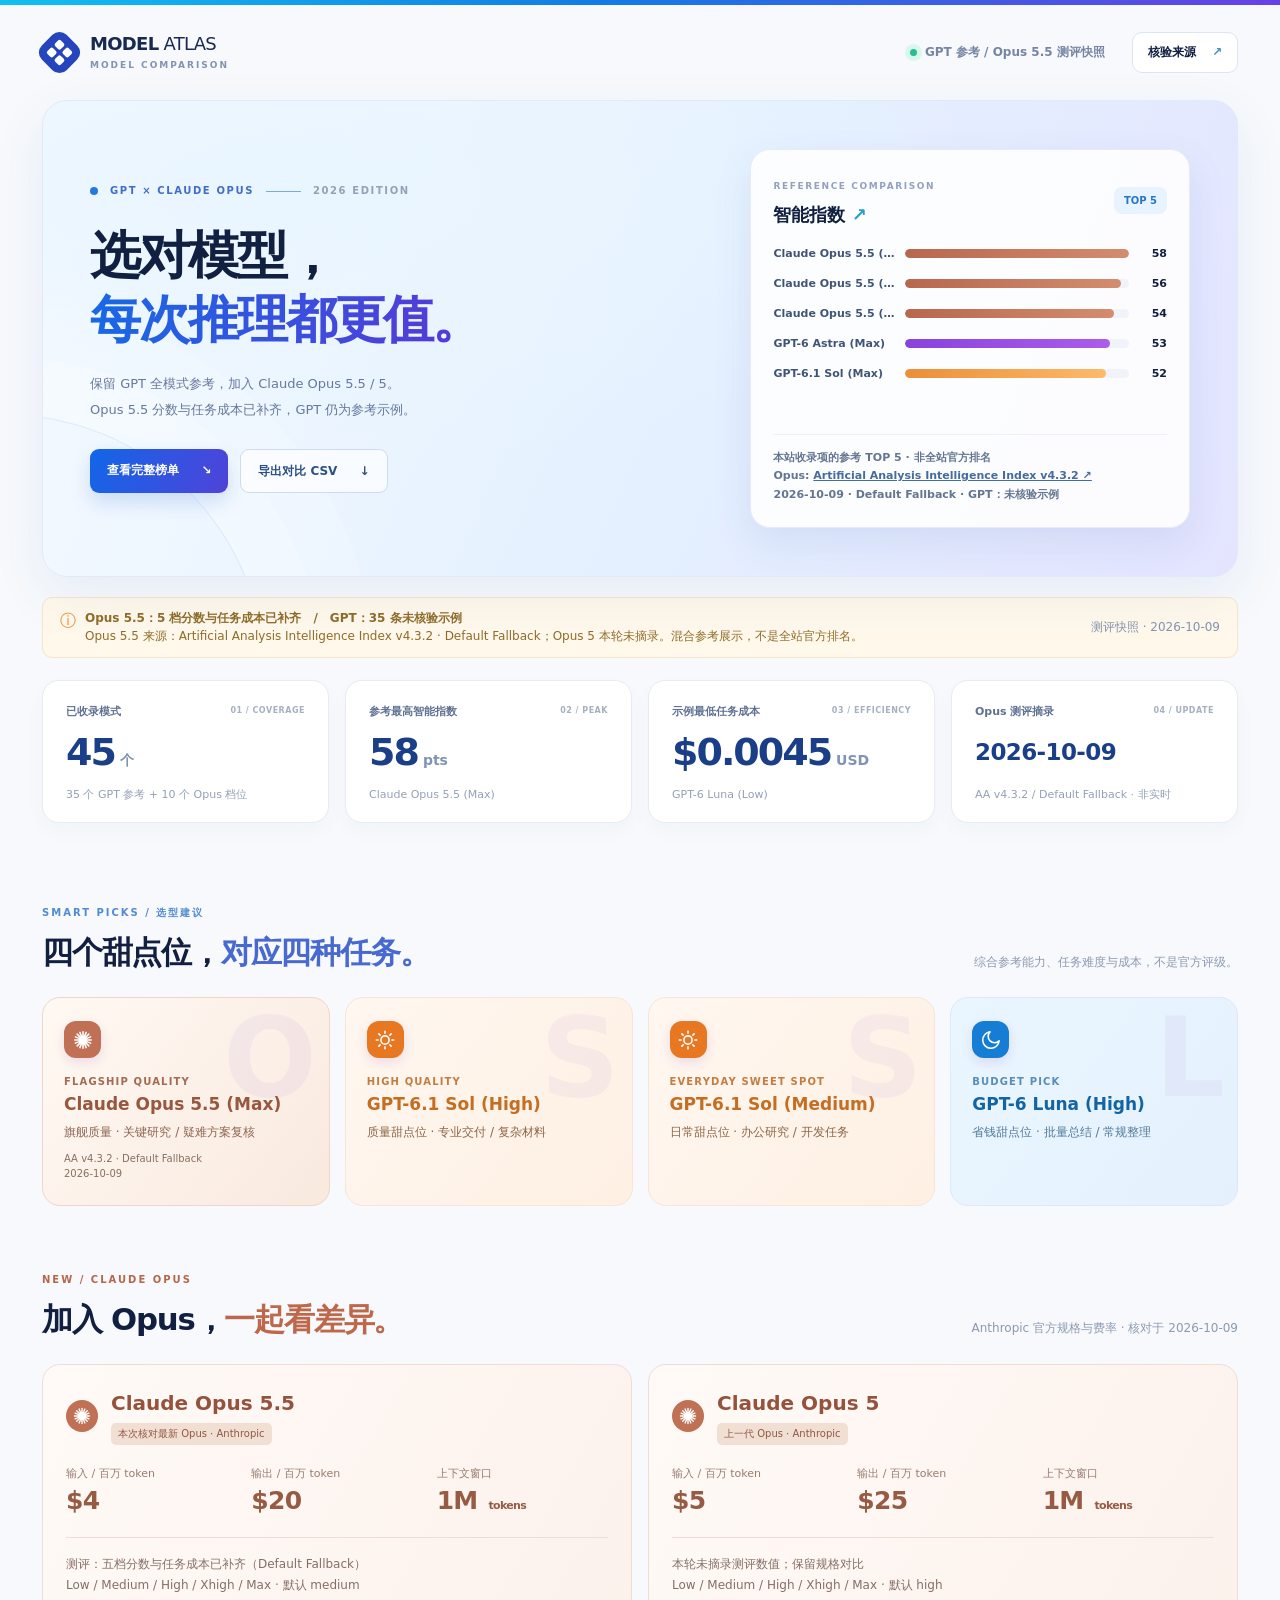
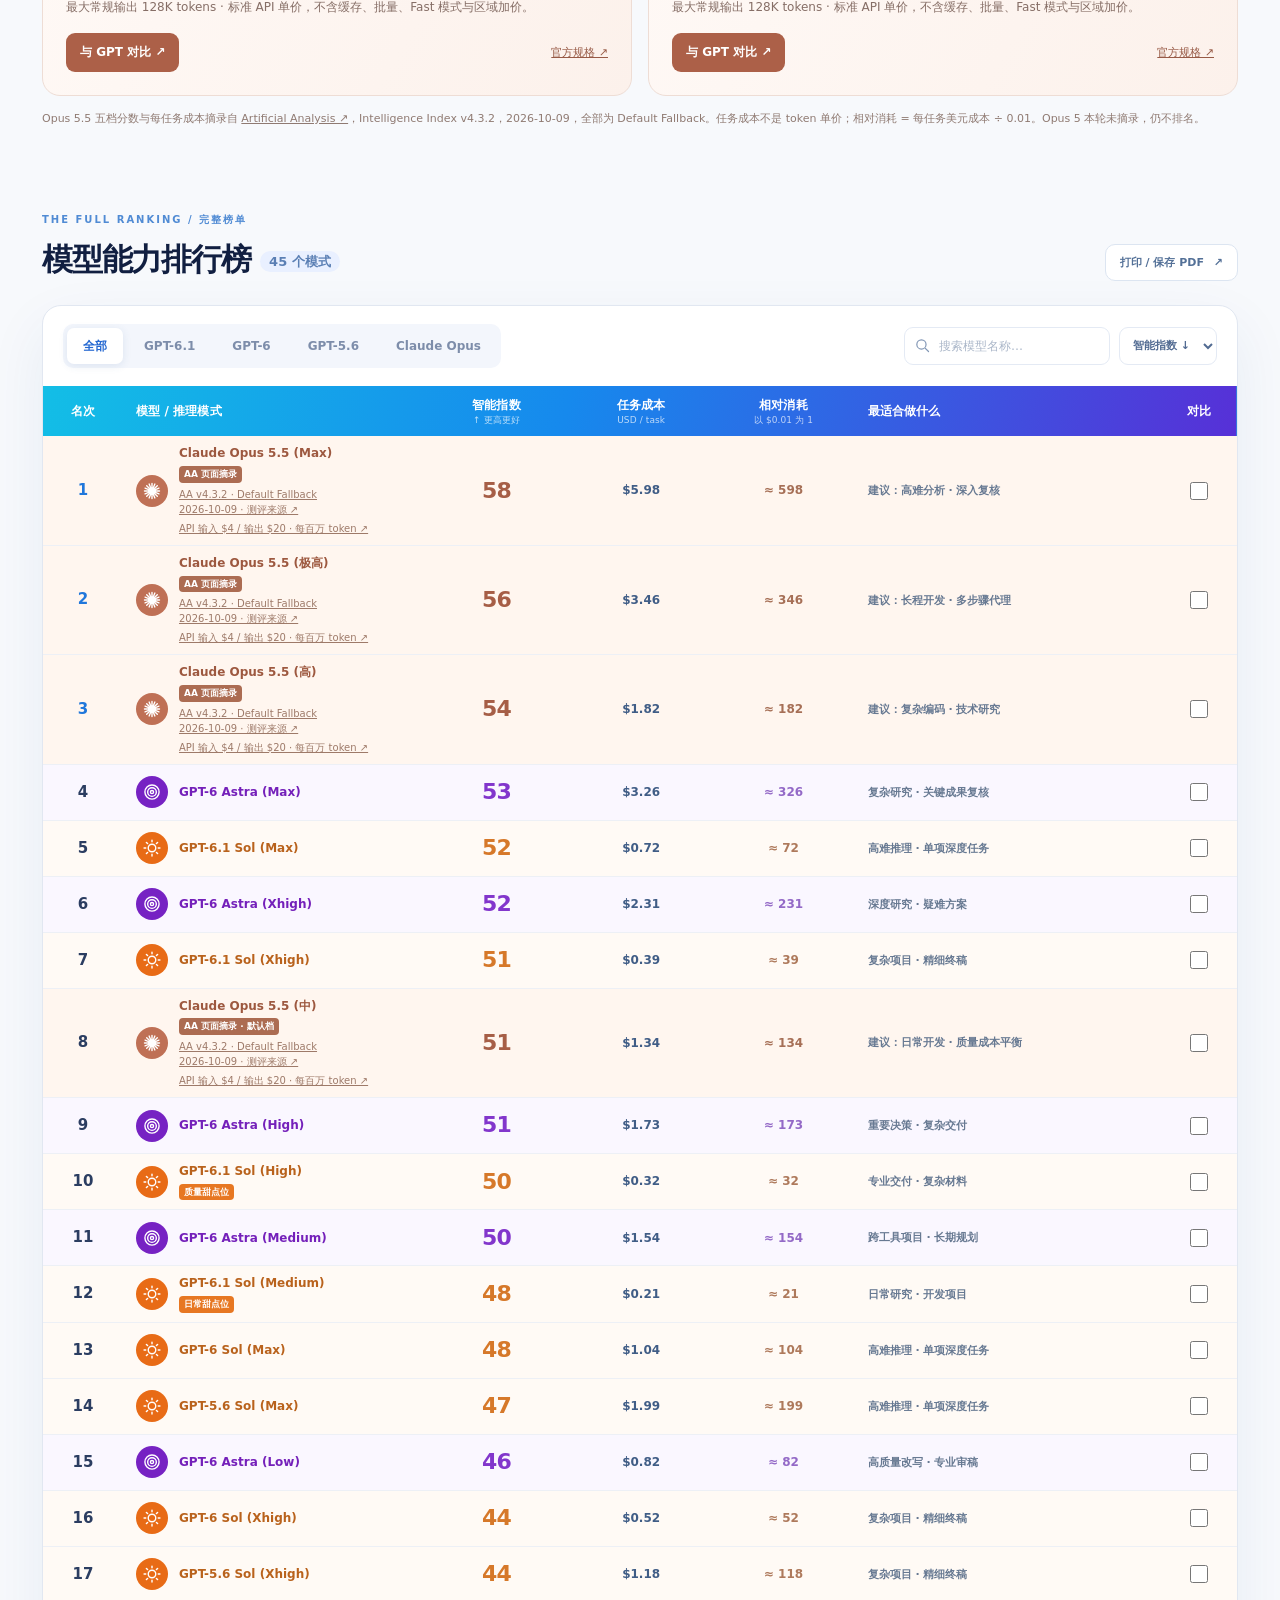
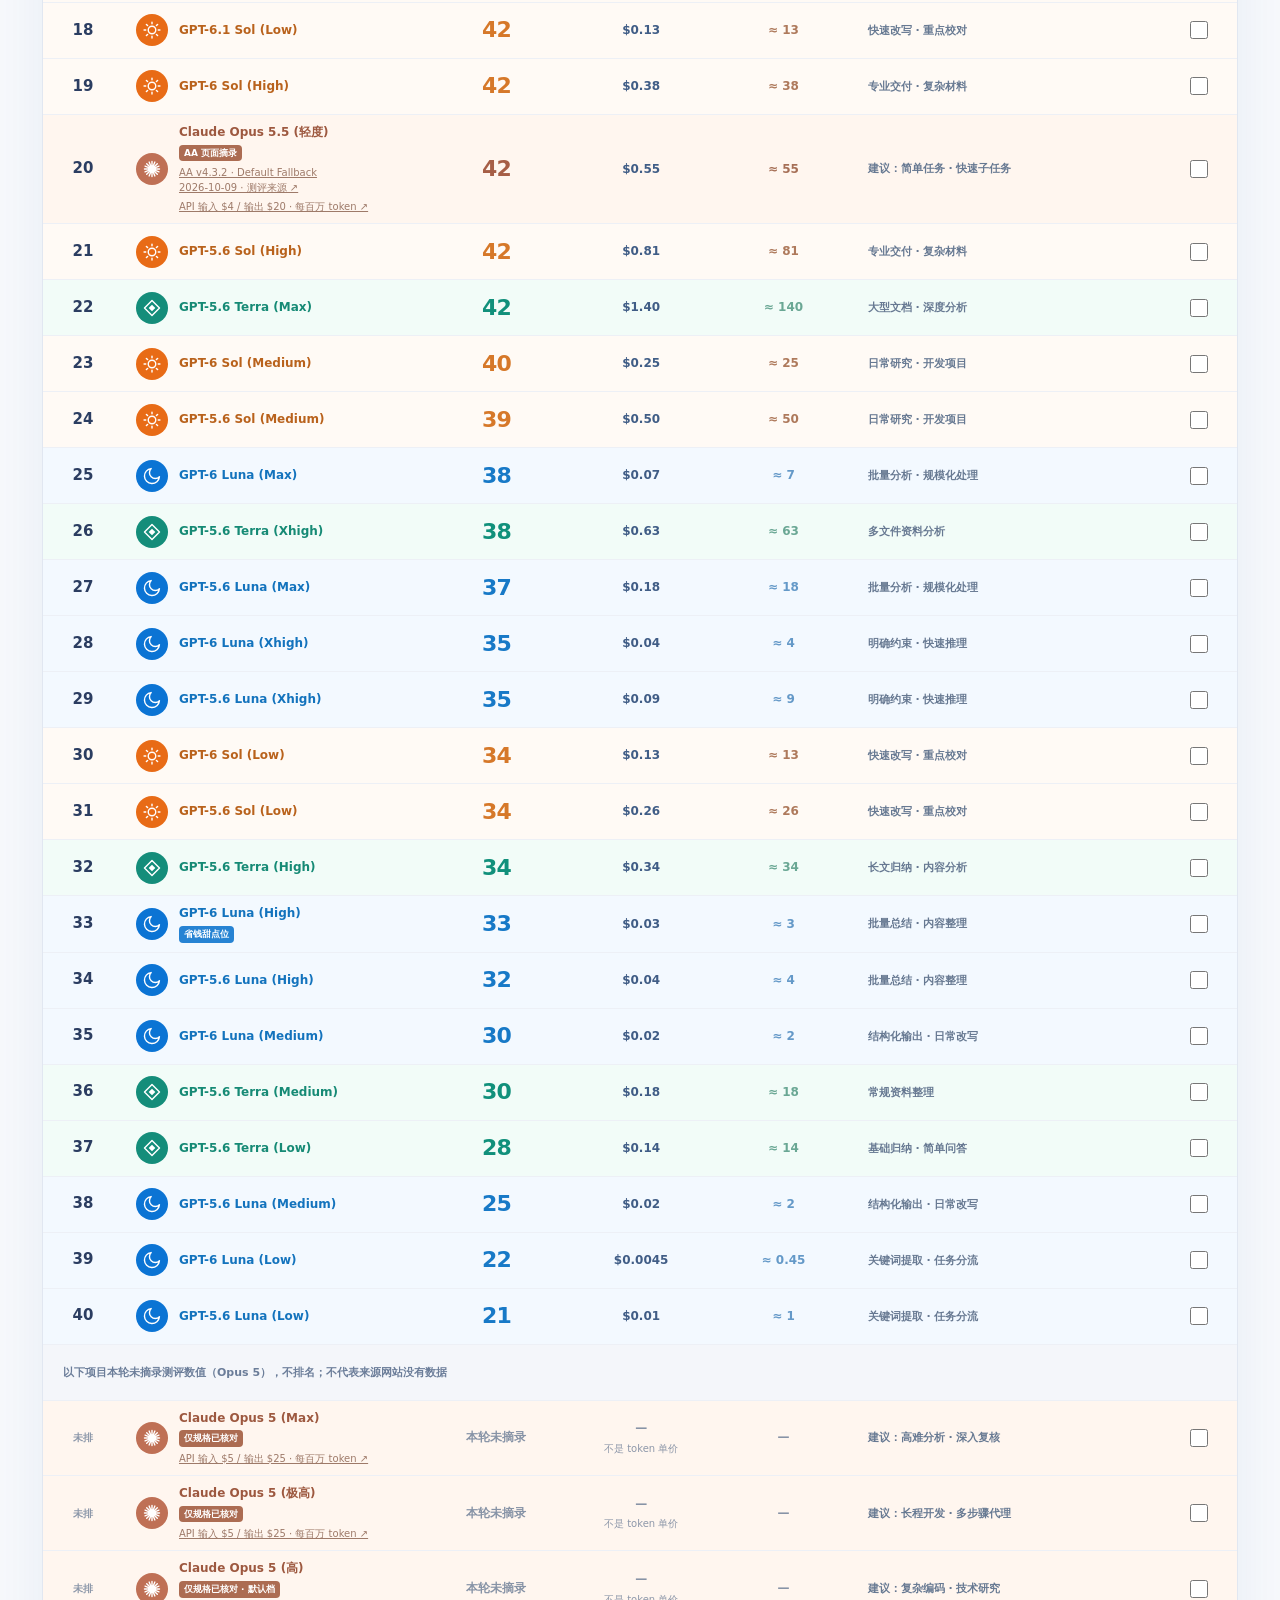
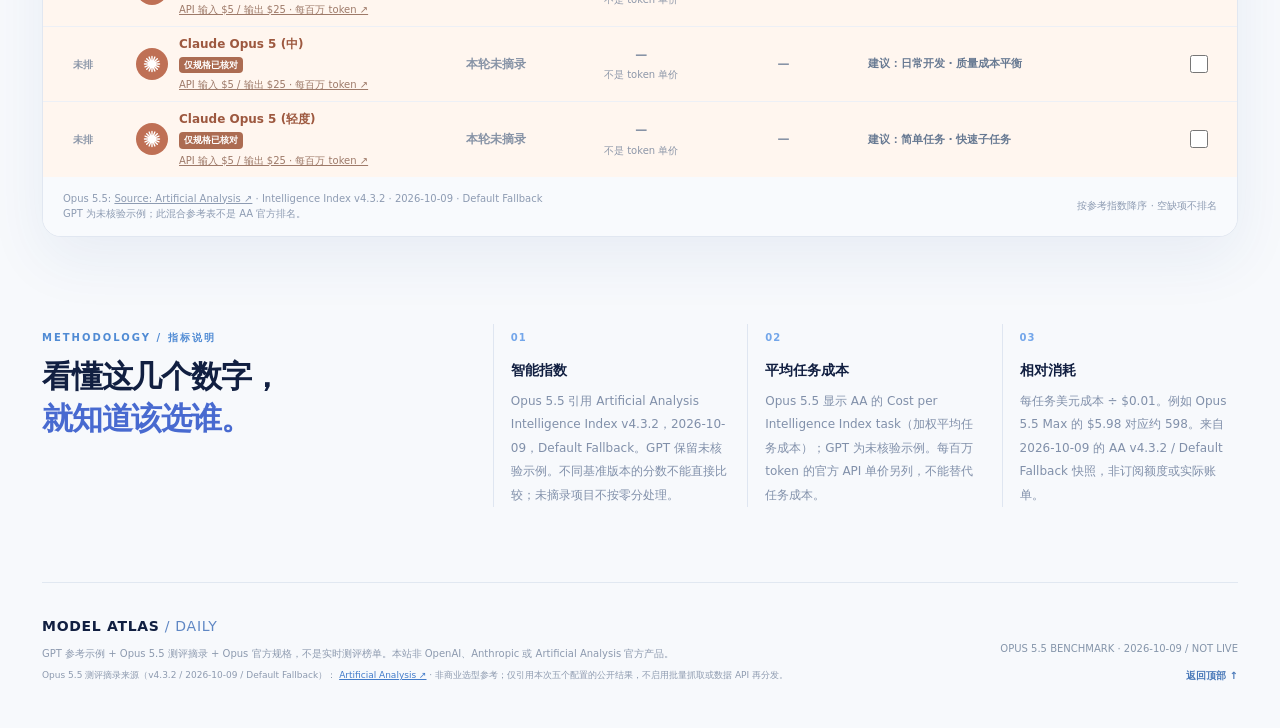
==== commit 2684b0a7: "fix: populate five Opus 5.5 benchmark results with dated source citations" ====
--- a/index.html
+++ b/index.html
@@ -4,7 +4,7 @@
   <meta charset="UTF-8">
   <meta name="viewport" content="width=device-width, initial-scale=1, viewport-fit=cover">
   <meta name="theme-color" content="#f6f8fc">
-  <meta name="description" content="MODEL ATLAS：GPT 参考模式与 Claude Opus 对比。保留 35 条 GPT 演示数据，新增 Opus 5.5 / 5 的官方规格、API 费率及推理档位；缺少同口径数据的项目不参与排名。">
+  <meta name="description" content="MODEL ATLAS：GPT 参考模式与 Claude Opus 对比。保留 35 条 GPT 演示数据，补充 Opus 5.5 五档 AA Intelligence Index v4.3.2 分数与每任务成本（2026-10-09，Default Fallback）。GPT 示例未核验；Opus 5 本轮未摘录。">
   <title>MODEL ATLAS · GPT × Claude Opus 模型对比</title>
   
   <style>
@@ -97,13 +97,24 @@
 @media(max-width:540px){.opus-model-grid{grid-template-columns:1fr}.compare-cards{grid-template-columns:1fr}.compare-cards .comparison-field:last-of-type{min-height:0}.opus-model-card{padding:19px}.tab-group{justify-content:flex-start;gap:2px}.filter-tab{padding:8px 10px}.status-banner .status-right{width:100%}.compare-card .source-detail{min-height:0}}
 @media print{.opus-actions{display:none}.opus-section{margin-top:20px}.opus-model-grid{grid-template-columns:repeat(2,1fr)}.opus-model-card{padding:12px}.opus-price-grid{margin:10px 0}}
 
+
+/* Five cited Opus 5.5 figures, not an automated third-party dataset mirror. */
+.family-opus .score-val{color:#a65e46}.family-opus .relative-cell{color:#a66f56}
+.bar-fill.opus{background:linear-gradient(90deg,#b7674e,#d48c6e)}
+.pick.opus{background:linear-gradient(128deg,#fff9f3,#f9e9df);border-color:#eed6c8}
+.pick.opus .pick-symbol{background:#bf7055}.pick.opus .pick-tag{color:#a46a52}.pick.opus h3{color:#97583f}.pick.opus p{color:#8d6552}
+.pick-citation{font-size:10px;line-height:1.55;color:#896e60;margin-top:8px}
+.benchmark-attribution{display:block;font-size:11px;letter-spacing:0;line-height:1.7;color:#627591}
+.benchmark-attribution>span{display:block}.benchmark-attribution a{color:#466b9e;text-decoration:underline}
+.opus-disclosure a,.board-footer a{text-decoration:underline}
+
 </style>
 </head>
 <body>
   <div class="topline"></div>
   <header class="site-header shell">
     <a class="brand" href="#top" aria-label="MODEL ATLAS 首页"><span class="brand-mark" aria-hidden="true"><span></span><span></span><span></span><span></span></span><span>MODEL<span class="brand-light"> ATLAS</span><small>MODEL COMPARISON</small></span></a>
-    <div class="top-right"><span class="mini-label"><span class="ping"></span>GPT 参考 / Opus 官方规格</span><a href="https://artificialanalysis.ai/models" target="_blank" rel="noopener noreferrer" class="source-btn">核验来源 <span aria-hidden="true">↗</span></a></div>
+    <div class="top-right"><span class="mini-label"><span class="ping"></span>GPT 参考 / Opus 5.5 测评快照</span><a href="https://artificialanalysis.ai/models" target="_blank" rel="noopener noreferrer" class="source-btn">核验来源 <span aria-hidden="true">↗</span></a></div>
   </header>
 
   <main id="top" class="shell">
@@ -111,13 +122,13 @@
       <div class="hero-copy">
         <div class="eyebrow"><span class="dot-fill"></span> GPT × CLAUDE OPUS <span class="eyebrow-line"></span> <span>2026 EDITION</span></div>
         <h1 id="headline">选对模型，<br><span class="gradient-word">每次推理都更值。</span></h1>
-        <p>保留 GPT 全模式参考，加入 Claude Opus 5.5 / 5。<br class="desktop-br">同屏比较推理档位、适用场景与官方 API 费率。</p>
+        <p>保留 GPT 全模式参考，加入 Claude Opus 5.5 / 5。<br class="desktop-br">Opus 5.5 分数与任务成本已补齐，GPT 仍为参考示例。</p>
         <div class="hero-actions"><a href="#leaderboard" class="main-cta">查看完整榜单 <span aria-hidden="true">↘</span></a><button type="button" class="ghost-cta" id="downloadCsv">导出对比 CSV <span aria-hidden="true">↓</span></button></div>
       </div>
       <div class="hero-chart" aria-label="前五名模型智能指数条形图">
-        <div class="chart-header"><div><span class="overline">REFERENCE SNAPSHOT</span><h2>智能表现 <span class="sparkline">↗</span></h2></div><span class="chart-pill">TOP 5</span></div>
+        <div class="chart-header"><div><span class="overline">REFERENCE COMPARISON</span><h2>智能指数 <span class="sparkline">↗</span></h2></div><span class="chart-pill">TOP 5</span></div>
         <div id="heroBars" class="chart-bars"><div class="bar-skeleton"></div><div class="bar-skeleton"></div><div class="bar-skeleton"></div><div class="bar-skeleton"></div><div class="bar-skeleton"></div></div>
-        <div class="chart-footer"><span>MODEL ATLAS · DEMONSTRATION SCORES</span><span>GPT DEMO ONLY ↗</span></div>
+        <div class="chart-footer benchmark-attribution"><span>本站收录项的参考 TOP 5 · 非全站官方排名</span><span>Opus: <a href="https://artificialanalysis.ai/models/releases/comparisons/gpt-6-1-sol-vs-claude-opus-5-5" target="_blank" rel="noopener noreferrer">Artificial Analysis Intelligence Index v4.3.2 ↗</a><br>2026-10-09 · Default Fallback · GPT：未核验示例</span></div>
       </div>
     </section>
 
@@ -127,7 +138,7 @@
       <article class="metric"><span class="metric-label">已收录模式 <span>01 / COVERAGE</span></span><div class="metric-value" id="modelCount">— <small>个</small></div><p>35 个 GPT 参考 + 10 个 Opus 档位</p></article>
       <article class="metric"><span class="metric-label">参考最高智能指数 <span>02 / PEAK</span></span><div class="metric-value" id="topScore">— <small>pts</small></div><p id="topModel">等待数据</p></article>
       <article class="metric"><span class="metric-label">示例最低任务成本 <span>03 / EFFICIENCY</span></span><div class="metric-value" id="minCost">— <small>USD</small></div><p id="minCostModel">等待数据</p></article>
-      <article class="metric"><span class="metric-label">Opus 规格核对 <span>04 / UPDATE</span></span><div class="metric-value small-time" id="lastCheck">—</div><p id="versionLabel">数据版本待获取</p></article>
+      <article class="metric"><span class="metric-label">Opus 测评摘录 <span>04 / UPDATE</span></span><div class="metric-value small-time" id="lastCheck">—</div><p id="versionLabel">数据版本待获取</p></article>
     </section>
 
     <section class="recommendation" aria-labelledby="rec-title">
@@ -138,7 +149,7 @@
 <section class="opus-section" aria-labelledby="opus-title">
 <div class="section-top"><div><span class="section-kicker">NEW / CLAUDE OPUS</span><h2 id="opus-title">加入 Opus，<em>一起看差异。</em></h2></div><p>Anthropic 官方规格与费率 · 核对于 2026-10-09</p></div>
 <div class="opus-model-grid" id="opusModels"></div>
-<p class="opus-disclosure">同一型号的五档 effort 共用 token 单价，但消耗量不同；Max 不等于固定任务费用。评分与每任务成本尚未接入的 Opus 不参与排名，可照常勾选对比。</p>
+<p class="opus-disclosure">Opus 5.5 五档分数与每任务成本摘录自 <a href="https://artificialanalysis.ai/models/releases/comparisons/gpt-6-1-sol-vs-claude-opus-5-5" target="_blank" rel="noopener noreferrer">Artificial Analysis ↗</a>，Intelligence Index v4.3.2，2026-10-09，全部为 Default Fallback。任务成本不是 token 单价；相对消耗 = 每任务美元成本 ÷ 0.01。Opus 5 本轮未摘录，仍不排名。</p>
 </section>
     <section id="leaderboard" class="board-section" aria-labelledby="board-title">
       <div class="section-top board-top"><div><span class="section-kicker">THE FULL RANKING / 完整榜单</span><h2 id="board-title">模型能力排行榜 <span class="board-count" id="filteredCount">—</span></h2></div><button type="button" class="print-btn" id="printPage">打印 / 保存 PDF <span aria-hidden="true">↗</span></button></div>
@@ -158,17 +169,17 @@
         </div>
         <div class="table-scroll-hint" aria-hidden="true"><span>左右滑动表格，查看成本、任务与对比</span><span>↔</span></div>
         <div class="table-scroller" tabindex="0" role="region" aria-label="完整排行榜，可左右滚动查看所有列"><table class="ranking-table"><thead><tr><th scope="col" class="col-rank">名次</th><th scope="col" class="col-model">模型 / 推理模式</th><th scope="col" class="col-index">智能指数 <small>↑ 更高更好</small></th><th scope="col" class="col-usd">任务成本 <small>USD / task</small></th><th scope="col" class="col-relative">相对消耗 <small>以 $0.01 为 1</small></th><th scope="col" class="col-best">最适合做什么</th><th scope="col" class="col-compare">对比</th></tr></thead><tbody id="rankingRows"><tr><td colspan="7" class="empty-row">正在读取数据…</td></tr></tbody></table></div>
-        <div class="board-footer"><span>GPT 数值为未核验示例 · Opus 未接入同口径评测，不参与数值排名</span><span id="tableFoot">按智能指数降序</span></div>
+        <div class="board-footer"><span>Opus 5.5: <a href="https://artificialanalysis.ai/models/releases/comparisons/gpt-6-1-sol-vs-claude-opus-5-5" target="_blank" rel="noopener noreferrer">Source: Artificial Analysis ↗</a> · Intelligence Index v4.3.2 · 2026-10-09 · Default Fallback<br>GPT 为未核验示例；此混合参考表不是 AA 官方排名。</span><span id="tableFoot">按智能指数降序</span></div>
       </div>
     </section>
 
-    <section class="explain" aria-labelledby="explain-title"><div><span class="section-kicker">METHODOLOGY / 指标说明</span><h2 id="explain-title">看懂这几个数字，<br><em>就知道该选谁。</em></h2></div><div class="explain-grid"><article><span class="explain-num">01</span><h3>智能指数</h3><p>GPT 指数来自原演示快照，未核验。Opus 暂未接入同一基准版本的分数，用“待接入”表示，不按零分处理，也不参与名次或性价比排序。</p></article><article><span class="explain-num">02</span><h3>平均任务成本</h3><p>GPT 任务成本为未核验示例。Opus 官方价格按每百万 token 计价，在对比面板单列；未实测的任务成本留空，不能用 token 单价换算代替。</p></article><article><span class="explain-num">03</span><h3>相对消耗</h3><p>演示任务成本 ÷ $0.01 的示意值，沿用你原来参考图的形式；非真实结算或官方额度。</p></article></div></section>
-
-    <footer class="footer"><div class="foot-left"><div class="footer-logo">MODEL ATLAS<span> / DAILY</span></div><p>GPT 参考示例 + Opus 官方规格，不是实时测评榜单。本站非 OpenAI、Anthropic 或 Artificial Analysis 官方产品。</p><p class="legal">外部指标核验入口（本站数值并非实时引入）： <a href="https://artificialanalysis.ai/models" target="_blank" rel="noopener noreferrer">Artificial Analysis ↗</a> · Subject to source licensing terms.</p></div><div class="foot-right"><span id="footerFreshness">DATA SYNC · AWAITING</span><a href="#top">返回顶部 ↑</a></div></footer>
+    <section class="explain" aria-labelledby="explain-title"><div><span class="section-kicker">METHODOLOGY / 指标说明</span><h2 id="explain-title">看懂这几个数字，<br><em>就知道该选谁。</em></h2></div><div class="explain-grid"><article><span class="explain-num">01</span><h3>智能指数</h3><p>Opus 5.5 引用 Artificial Analysis Intelligence Index v4.3.2，2026-10-09，Default Fallback。GPT 保留未核验示例。不同基准版本的分数不能直接比较；未摘录项目不按零分处理。</p></article><article><span class="explain-num">02</span><h3>平均任务成本</h3><p>Opus 5.5 显示 AA 的 Cost per Intelligence Index task（加权平均任务成本）；GPT 为未核验示例。每百万 token 的官方 API 单价另列，不能替代任务成本。</p></article><article><span class="explain-num">03</span><h3>相对消耗</h3><p>每任务美元成本 ÷ $0.01。例如 Opus 5.5 Max 的 $5.98 对应约 598。来自 2026-10-09 的 AA v4.3.2 / Default Fallback 快照，非订阅额度或实际账单。</p></article></div></section>
+
+    <footer class="footer"><div class="foot-left"><div class="footer-logo">MODEL ATLAS<span> / DAILY</span></div><p>GPT 参考示例 + Opus 5.5 测评摘录 + Opus 官方规格，不是实时测评榜单。本站非 OpenAI、Anthropic 或 Artificial Analysis 官方产品。</p><p class="legal">Opus 5.5 测评摘录来源（v4.3.2 / 2026-10-09 / Default Fallback）： <a href="https://artificialanalysis.ai/models/releases/comparisons/gpt-6-1-sol-vs-claude-opus-5-5" target="_blank" rel="noopener noreferrer">Artificial Analysis ↗</a> · 非商业选型参考；仅引用本次五个配置的公开结果，不启用批量抓取或数据 API 再分发。</p></div><div class="foot-right"><span id="footerFreshness">DATA SYNC · AWAITING</span><a href="#top">返回顶部 ↑</a></div></footer>
   </main>
 
   <div id="compareDock" class="compare-dock" hidden><span><strong id="compareNum">0</strong> 个模型已选择</span><button id="clearCompare" class="dock-clear" type="button">清空</button><button id="openCompare" class="dock-open" type="button">开始对比 <span>↗</span></button></div>
-  <dialog id="compareDialog" class="compare-dialog"><div class="dialog-head"><div><span class="section-kicker">SIDE BY SIDE</span><h2>模型横向对比</h2></div><button type="button" class="dialog-close" id="closeCompare" aria-label="关闭对比">×</button></div><div id="compareResults"></div><p class="dialog-note">数据口径不同：GPT 分数与任务成本为未核验示例；Opus 仅型号、推理档位、规格及标准 API 费率经官方文档核对。空缺项不作优劣判断，token 单价不能替代每任务成本。</p></dialog>
+  <dialog id="compareDialog" class="compare-dialog"><div class="dialog-head"><div><span class="section-kicker">SIDE BY SIDE</span><h2>模型横向对比</h2></div><button type="button" class="dialog-close" id="closeCompare" aria-label="关闭对比">×</button></div><div id="compareResults"></div><p class="dialog-note">Opus 5.5：Artificial Analysis Intelligence Index v4.3.2，2026-10-09，Default Fallback。GPT 为未核验示例；Opus 5 本轮未摘录。API token 单价与测评任务成本分开显示。</p></dialog>
   <script>window.MODEL_ATLAS_INLINE_DATA={
   "source_mode": "user_supplied_demo",
   "is_demo": true,
@@ -600,6 +611,7 @@
 'use strict';
 const $=s=>document.querySelector(s), $$=s=>[...document.querySelectorAll(s)];
 const meta=window.MODEL_ATLAS_OPUS_DATA, selected=new Set();
+const benchmark={"model_id":"claude-opus-5-5","source":"Artificial Analysis","source_url":"https://artificialanalysis.ai/models/releases/comparisons/gpt-6-1-sol-vs-claude-opus-5-5","index_name":"Artificial Analysis Intelligence Index","index_version":"4.3.2","cost_metric":"Cost per Intelligence Index task","configuration":"Default Fallback","captured_on":"2026-10-09","update_mode":"manual_public_citation","citation_guidelines":"https://artificialanalysis.ai/brand-kit/","measurements":{"max":{"score":58,"cost_usd":5.98},"xhigh":{"score":56,"cost_usd":3.46},"high":{"score":54,"cost_usd":1.82},"medium":{"score":51,"cost_usd":1.34},"low":{"score":42,"cost_usd":0.55}}};
 let data={models:[]}, family='all', sort='score', search='';
 const finite=n=>typeof n==='number'&&Number.isFinite(n);
 const esc=v=>String(v??'').replace(/[&<>"']/g,c=>({'&':'&amp;','<':'&lt;','>':'&gt;','"':'&quot;',"'":'&#39;'}[c]));
@@ -634,14 +646,14 @@
  $('#modelCount').innerHTML=num(data.models.length)+' <small>个</small>';
  $('#topScore').innerHTML=num(scored[0]?.score)+' <small>pts</small>';$('#topModel').textContent=scored[0]?.name||'暂无数据';
  $('#minCost').innerHTML=money(costs[0]?.cost_usd)+' <small>USD</small>';$('#minCostModel').textContent=costs[0]?.name||'暂无数据';
- $('#lastCheck').textContent=meta.verified_on;$('#versionLabel').textContent='仅 Opus 规格 / 费率 · 非测评分数更新';
+ $('#lastCheck').textContent=benchmark.captured_on;$('#versionLabel').textContent='AA v'+benchmark.index_version+' / Default Fallback · 非实时';
  $('#statusBanner').className='status-banner status-demo';
- $('#statusBanner').innerHTML='<div class="status-left"><span class="status-icon">ⓘ</span><span><strong>GPT：35 条未核验示例　/　Opus：官方规格与费率已核对</strong><br>Opus 同口径评分与每任务成本未接入，不参与数值排名；本站未启用实时测评更新。</span></div><span class="status-right">Opus 规格核对 · '+esc(meta.verified_on)+'</span>';
- $('#footerFreshness').textContent='OPUS SPECS · '+meta.verified_on+' / NOT LIVE';
+ $('#statusBanner').innerHTML='<div class="status-left"><span class="status-icon">ⓘ</span><span><strong>Opus 5.5：5 档分数与任务成本已补齐　/　GPT：35 条未核验示例</strong><br>Opus 5.5 来源：Artificial Analysis Intelligence Index v4.3.2 · Default Fallback；Opus 5 本轮未摘录。混合参考展示，不是全站官方排名。</span></div><span class="status-right">测评快照 · '+esc(benchmark.captured_on)+'</span>';
+ $('#footerFreshness').textContent='OPUS 5.5 BENCHMARK · '+benchmark.captured_on+' / NOT LIVE';
  const max=Math.max(1,...scored.map(m=>m.score));
- $('#heroBars').innerHTML=scored.slice(0,5).map(m=>`<div class="barline"><span class="bar-label" title="${esc(m.name)}">${esc(m.name)}</span><div class="bar-track"><div class="bar-fill ${{astra:'purple',sol:'orange',terra:'green',luna:'blue'}[mode(m)]}" style="width:${m.score/max*100}%"></div></div><span class="bar-number">${num(m.score)}</span></div>`).join('');
- $('#picks').innerHTML=picks().filter(p=>p.model).map(p=>{const m=p.model,c=mode(m);return `<article class="pick ${c}"><div class="pick-symbol" aria-hidden="true">${icons[c]}</div><div class="pick-tag">${p.tag}</div><h3 title="${esc(m.name)}">${esc(m.name)}</h3><p>${p.title} · ${p.sub}</p><span class="pick-letter" aria-hidden="true">${c[0].toUpperCase()}</span></article>`;}).join('');
- $('#opusModels').innerHTML=meta.models.map(m=>`<article class="opus-model-card"><div class="opus-card-head"><span class="model-icon" aria-hidden="true">${icons.opus}</span><div><h3>${esc(m.name)}</h3><span class="opus-version-badge">${esc(m.status)} · Anthropic</span></div></div><div class="opus-price-grid"><div><small>输入 / 百万 token</small><strong>$${num(m.input_mtok_usd)}</strong></div><div><small>输出 / 百万 token</small><strong>$${num(m.output_mtok_usd)}</strong></div><div><small>上下文窗口</small><strong>1M <span>tokens</span></strong></div></div><p class="opus-meta">Low / Medium / High / Xhigh / Max · 默认 ${esc(m.default_effort)}<br>最大常规输出 128K tokens · 标准 API 单价，不含缓存、批量、Fast 模式与区域加价。</p><div class="opus-actions"><button class="opus-compare-btn" type="button" data-opus-compare="${esc(m.api_id+':'+m.default_effort)}">与 GPT 对比 ↗</button><a class="opus-source" href="${esc(m.source_url)}" target="_blank" rel="noopener noreferrer">官方规格 ↗</a></div></article>`).join('');
+ $('#heroBars').innerHTML=scored.slice(0,5).map(m=>`<div class="barline"><span class="bar-label" title="${esc(m.name+(m.benchmark_source?' / Default Fallback / v4.3.2 / 2026-10-09':' / 未核验示例'))}">${esc(m.name)}</span><div class="bar-track"><div class="bar-fill ${{astra:'purple',sol:'orange',terra:'green',luna:'blue',opus:'opus'}[mode(m)]}" style="width:${m.score/max*100}%"></div></div><span class="bar-number">${num(m.score)}</span></div>`).join('');
+ $('#picks').innerHTML=picks().filter(p=>p.model).map(p=>{const m=p.model,c=mode(m);return `<article class="pick ${c}"><div class="pick-symbol" aria-hidden="true">${icons[c]}</div><div class="pick-tag">${p.tag}</div><h3 title="${esc(m.name)}">${esc(m.name)}</h3><p>${p.title} · ${p.sub}</p>${m.benchmark_source?`<small class="pick-citation">AA v${esc(m.benchmark_version)} · Default Fallback<br>${esc(m.benchmark_date)}</small>`:''}<span class="pick-letter" aria-hidden="true">${c[0].toUpperCase()}</span></article>`;}).join('');
+ $('#opusModels').innerHTML=meta.models.map(m=>`<article class="opus-model-card"><div class="opus-card-head"><span class="model-icon" aria-hidden="true">${icons.opus}</span><div><h3>${esc(m.name)}</h3><span class="opus-version-badge">${esc(m.status)} · Anthropic</span></div></div><div class="opus-price-grid"><div><small>输入 / 百万 token</small><strong>$${num(m.input_mtok_usd)}</strong></div><div><small>输出 / 百万 token</small><strong>$${num(m.output_mtok_usd)}</strong></div><div><small>上下文窗口</small><strong>1M <span>tokens</span></strong></div></div><p class="opus-meta">${m.api_id===benchmark.model_id?'测评：五档分数与任务成本已补齐（Default Fallback）':'本轮未摘录测评数值；保留规格对比'}<br>Low / Medium / High / Xhigh / Max · 默认 ${esc(m.default_effort)}<br>最大常规输出 128K tokens · 标准 API 单价，不含缓存、批量、Fast 模式与区域加价。</p><div class="opus-actions"><button class="opus-compare-btn" type="button" data-opus-compare="${esc(m.api_id+':'+m.default_effort)}">与 GPT 对比 ↗</button><a class="opus-source" href="${esc(m.source_url)}" target="_blank" rel="noopener noreferrer">官方规格 ↗</a></div></article>`).join('');
 }
 function render(){
  const rows=sorted(data.models.filter(m=>(family==='all'||m.family===family)&&(m.name+' '+(effortLabels[m.effort]||'')).toLowerCase().includes(search)),sort);
@@ -649,37 +661,37 @@
  let rank=0,separator=false;
  $('#rankingRows').innerHTML=rows.length?rows.map(m=>{
   const op=m.mode==='opus',c=mode(m),ranked=finite(metric(m,sort));let before='';
-  if(!ranked&&!separator){separator=true;before='<tr class="benchmark-divider"><td colspan="7">Claude Opus · 官方规格 / 费率已核对 · 同口径评分与每任务成本未接入，以下不排名</td></tr>';}
+  if(!ranked&&!separator){separator=true;before='<tr class="benchmark-divider"><td colspan="7">以下项目本轮未摘录测评数值（Opus 5），不排名；不代表来源网站没有数据</td></tr>';}
   if(ranked)rank++;
-  const badge=op?'规格已核对'+(m.effort===m.default_effort?' · 默认档':''):(picks().find(p=>p.model?.id===m.id)?.title||'');
-  return before+`<tr class="family-${c}" data-model-id="${esc(m.id)}"><td>${ranked?`<span class="rank-number ${rank<=3?'top3':''}">${rank}</span>`:'<span class="unranked">未排</span>'}</td><td><div class="model-cell"><span class="model-icon" aria-hidden="true">${icons[c]}</span><div><div class="model-name">${esc(m.name)}</div>${badge?`<span class="model-badge">${esc(badge)}</span>`:''}${op?`<div class="model-api-note"><a href="${esc(m.source_url)}" target="_blank" rel="noopener noreferrer">API 输入 $${num(m.input_mtok_usd)} / 输出 $${num(m.output_mtok_usd)} · 每百万 token ↗</a></div>`:''}</div></div></td><td>${finite(m.score)?`<span class="score-val">${num(m.score)}</span>`:'<span class="missing-val">待接入</span>'}</td><td>${finite(m.cost_usd)?`<span class="usd-cell">${money(m.cost_usd)}</span>`:'<span class="missing-val">—</span><small class="cell-note">不是 token 单价</small>'}</td><td>${finite(m.relative_cost)?`<span class="relative-cell">≈ ${num(m.relative_cost)}</span>`:'<span class="missing-val">—</span>'}</td><td class="best-cell">${esc(best(m))}</td><td><input type="checkbox" class="compare-checkbox" aria-label="选择 ${esc(m.name)} 用于对比" data-id="${esc(m.id)}" ${selected.has(m.id)?'checked':''}></td></tr>`;
+  const badge=op?(m.benchmark_source?'AA 页面摘录':'仅规格已核对')+(m.effort===m.default_effort?' · 默认档':''):(picks().find(p=>p.model?.id===m.id)?.title||'');
+  return before+`<tr class="family-${c}" data-model-id="${esc(m.id)}"><td>${ranked?`<span class="rank-number ${rank<=3?'top3':''}">${rank}</span>`:'<span class="unranked">未排</span>'}</td><td><div class="model-cell"><span class="model-icon" aria-hidden="true">${icons[c]}</span><div><div class="model-name">${esc(m.name)}</div>${badge?`<span class="model-badge">${esc(badge)}</span>`:''}${m.benchmark_source?`<div class="model-api-note"><a href="${esc(m.benchmark_source)}" target="_blank" rel="noopener noreferrer">AA v${esc(m.benchmark_version)} · ${esc(m.benchmark_configuration)}<br>${esc(m.benchmark_date)} · 测评来源 ↗</a></div>`:''}${op?`<div class="model-api-note"><a href="${esc(m.source_url)}" target="_blank" rel="noopener noreferrer">API 输入 $${num(m.input_mtok_usd)} / 输出 $${num(m.output_mtok_usd)} · 每百万 token ↗</a></div>`:''}</div></div></td><td>${finite(m.score)?`<span class="score-val">${num(m.score)}</span>`:'<span class="missing-val">本轮未摘录</span>'}</td><td>${finite(m.cost_usd)?`<span class="usd-cell">${money(m.cost_usd)}</span>`:'<span class="missing-val">—</span><small class="cell-note">不是 token 单价</small>'}</td><td>${finite(m.relative_cost)?`<span class="relative-cell">≈ ${num(m.relative_cost)}</span>`:'<span class="missing-val">—</span>'}</td><td class="best-cell">${esc(best(m))}</td><td><input type="checkbox" class="compare-checkbox" aria-label="选择 ${esc(m.name)} 用于对比" data-id="${esc(m.id)}" ${selected.has(m.id)?'checked':''}></td></tr>`;
  }).join(''):'<tr><td colspan="7" class="empty-row">没有找到匹配的模式，可以换个关键词或版本。</td></tr>';
 }
 function dock(){$('#compareNum').textContent=selected.size;$('#compareDock').hidden=!selected.size;}
 function compare(){
  const rows=[...selected].map(id=>data.models.find(m=>m.id===id)).filter(Boolean);if(!rows.length)return;
  const mixed=rows.some(m=>m.mode==='opus'), field=(label,value,cls='')=>`<div class="comparison-field"><small>${label}</small><b class="${cls}">${value}</b></div>`;
- $('#compareResults').innerHTML=(mixed?'<p class="comparison-caveat">Opus 的规格与 API 费率已核对；GPT 数值仍为演示。未接入的测评项留空，不能据此认定谁更强或更便宜。</p>':'')+`<div class="compare-cards" style="--compare-cols:${rows.length}">`+rows.map(m=>{
+ $('#compareResults').innerHTML=(mixed?'<p class="comparison-caveat">Opus 5.5 的分数和任务成本为 Artificial Analysis Intelligence Index v4.3.2 / Default Fallback（2026-10-09）快照；GPT 仍为未核验示例。本轮未摘录项目留空，不能据此作可靠的跨厂商优劣结论。</p>':'')+`<div class="compare-cards" style="--compare-cols:${rows.length}">`+rows.map(m=>{
   const op=m.mode==='opus';
-  return `<article class="compare-card family-${mode(m)}"><div class="compare-card-top"><span class="model-icon" aria-hidden="true">${icons[mode(m)]}</span><strong>${esc(m.name)}</strong></div><p class="source-detail">${op?'Anthropic 官方规格 · '+esc(meta.verified_on):'原始参考示例 · 名称 / 数值未核验'}<br>${esc(best(m))}</p>`+
-  field('智能指数 ↑',finite(m.score)?num(m.score):'待接入同口径评测',finite(m.score)?'':'spec-text')+
-  field('每任务成本 · USD',finite(m.cost_usd)?money(m.cost_usd):'未接入',finite(m.cost_usd)?'':'spec-text')+
+  return `<article class="compare-card family-${mode(m)}"><div class="compare-card-top"><span class="model-icon" aria-hidden="true">${icons[mode(m)]}</span><strong>${esc(m.name)}</strong></div><p class="source-detail">${m.benchmark_source?'Artificial Analysis 测评 · '+esc(m.benchmark_date):op?'Anthropic 规格 · 测评本轮未摘录':'原始参考示例 · 名称 / 数值未核验'}<br>${esc(best(m))}</p>`+
+  field(m.benchmark_source?'Intelligence Index v'+esc(m.benchmark_version)+' ↑':'智能指数 ↑',finite(m.score)?num(m.score):'本轮未摘录',finite(m.score)?'':'spec-text')+
+  field('每任务成本 · USD',finite(m.cost_usd)?money(m.cost_usd):'本轮未摘录',finite(m.cost_usd)?'':'spec-text')+
   field('相对消耗 · 每 $0.01 为 1',finite(m.relative_cost)?'≈ '+num(m.relative_cost):'—',finite(m.relative_cost)?'':'spec-text')+
-  (mixed?field('标准 API 输入 / 百万 token',op?money(m.input_mtok_usd):'未核验，暂不提供',op?'price-value':'spec-text')+
+  (mixed?field('测评配置 / 基准版本',m.benchmark_source?esc(m.benchmark_configuration)+' / v'+esc(m.benchmark_version)+' / '+esc(m.benchmark_date):op?'本轮未摘录':'未核验示例','spec-text')+field('标准 API 输入 / 百万 token',op?money(m.input_mtok_usd):'未核验，暂不提供',op?'price-value':'spec-text')+
   field('标准 API 输出 / 百万 token',op?money(m.output_mtok_usd):'未核验，暂不提供',op?'price-value':'spec-text')+
   field('上下文 / 最大常规输出',op?'1M / 128K tokens':'未核验，暂不提供','spec-text')+
   field('推理档位',op?esc(m.effort)+'（默认 '+esc(m.default_effort)+'）':esc(effort(m))+' · 参考名称','spec-text')+
   field('计费与设置说明',op?'标准 API；不含缓存、批量、Fast 与区域加价。effort 控制 token 消耗，不改变本表单价。':'仅演示任务成本，不能作为 API 预算。','spec-text'):'')+
-  (op?`<a class="comparison-source" href="${esc(m.source_url)}" target="_blank" rel="noopener noreferrer">官方规格 ↗</a> · <a class="comparison-source" href="${esc(meta.effort_source)}" target="_blank" rel="noopener noreferrer">档位说明 ↗</a>`:'')+'</article>';
+  (m.benchmark_source?`<a class="comparison-source" href="${esc(m.benchmark_source)}" target="_blank" rel="noopener noreferrer">Source: Artificial Analysis ↗</a><br>`:'')+(op?`<a class="comparison-source" href="${esc(m.source_url)}" target="_blank" rel="noopener noreferrer">官方规格 ↗</a> · <a class="comparison-source" href="${esc(meta.effort_source)}" target="_blank" rel="noopener noreferrer">档位说明 ↗</a>`:'')+'</article>';
  }).join('')+'</div>';
  $('#compareDialog').showModal();
 }
 function exportCsv(){
  let rank=0;
- const rows=[['参考排名','模型','模型家族','参考智能指数','参考单任务成本USD','参考相对消耗','适用任务（编辑建议）','数据状态','API输入USD/百万token','API输出USD/百万token','上下文tokens','最大常规输出tokens','effort','规格核对日期','规格来源','档位来源','价格口径'],...sorted(data.models).map(m=>[finite(m.score)?++rank:'',m.name,m.family,m.score,m.cost_usd,m.relative_cost,best(m),m.mode==='opus'?'仅官方规格/费率已核对；测评未接入':'GPT原始示例；名称/数值未核验',m.input_mtok_usd,m.output_mtok_usd,m.context_tokens,m.max_output_tokens,m.effort,m.mode==='opus'?meta.verified_on:'',m.source_url,m.mode==='opus'?meta.effort_source:'',m.mode==='opus'?meta.price_basis:'未核验参考任务成本'])];
+ const rows=[['参考排名','模型','模型家族','参考智能指数','参考单任务成本USD','参考相对消耗','适用任务（编辑建议）','数据状态','API输入USD/百万token','API输出USD/百万token','上下文tokens','最大常规输出tokens','effort','规格核对日期','规格来源','档位来源','价格口径','测评来源','基准版本','测评配置','测评摘录日期'],...sorted(data.models).map(m=>[finite(m.score)?++rank:'',m.name,m.family,m.score,m.cost_usd,m.relative_cost,best(m),m.benchmark_source?'Artificial Analysis 公开结果的日期快照':m.mode==='opus'?'官方规格；测评本轮未摘录':'GPT原始示例；名称/数值未核验',m.input_mtok_usd,m.output_mtok_usd,m.context_tokens,m.max_output_tokens,m.effort,m.mode==='opus'?meta.verified_on:'',m.source_url,m.mode==='opus'?meta.effort_source:'',m.mode==='opus'?meta.price_basis:'未核验参考任务成本',m.benchmark_source,m.benchmark_version,m.benchmark_configuration,m.benchmark_date])];
  const cell=v=>{let t=String(v??'');if(/^[=+@\t\r]/.test(t)||(/^[-]/.test(t)&&typeof v!=='number'))t="'"+t;return '"'+t.replaceAll('"','""')+'"';};
  const text='\ufeff'+rows.map(row=>row.map(cell).join(',')).join('\r\n');
- const url=URL.createObjectURL(new Blob([text],{type:'text/csv;charset=utf-8'})),a=document.createElement('a');a.href=url;a.download='MODEL-ATLAS-GPT-REFERENCE-OPUS-SPECS.csv';document.body.appendChild(a);a.click();a.remove();setTimeout(()=>URL.revokeObjectURL(url),1000);
+ const url=URL.createObjectURL(new Blob([text],{type:'text/csv;charset=utf-8'})),a=document.createElement('a');a.href=url;a.download='MODEL-ATLAS-OPUS55-SNAPSHOT-2026-10-09.csv';document.body.appendChild(a);a.click();a.remove();setTimeout(()=>URL.revokeObjectURL(url),1000);
 }
 $$('.filter-tab').forEach(b=>b.addEventListener('click',()=>{family=b.dataset.family;$$('.filter-tab').forEach(t=>{t.classList.toggle('active',t===b);t.setAttribute('aria-pressed',String(t===b));});render();}));
 $('#search').addEventListener('input',e=>{search=e.target.value.trim().toLowerCase();render();});
@@ -692,6 +704,10 @@
 try{
  const snap=window.MODEL_ATLAS_INLINE_DATA;if(!Array.isArray(snap?.models)||!snap.models.length)throw new Error('没有有效参考记录');
  const extra=meta.models.flatMap(m=>['max','xhigh','high','medium','low'].map(e=>({...m,id:m.api_id+':'+e,name:m.name+' ('+effortLabels[e]+')',family:'opus',mode:'opus',effort:e,score:null,cost_usd:null,relative_cost:null,score_delta:null})));
+ for(const m of extra){
+  const b=m.api_id===benchmark.model_id?benchmark.measurements[m.effort]:null;
+  if(b){m.score=b.score;m.cost_usd=b.cost_usd;m.relative_cost=Math.round(b.cost_usd*10000)/100;m.benchmark_source=benchmark.source_url;m.benchmark_version=benchmark.index_version;m.benchmark_configuration=benchmark.configuration;m.benchmark_date=benchmark.captured_on;}
+ }
  data={...snap,models:[...snap.models,...extra]};overview();render();
 }catch(e){$('#statusBanner').className='status-banner status-error';$('#statusBanner').textContent='页面数据读取失败：'+e.message;$('#rankingRows').innerHTML='<tr><td colspan="7" class="empty-row">无法加载数据</td></tr>';}
 })();
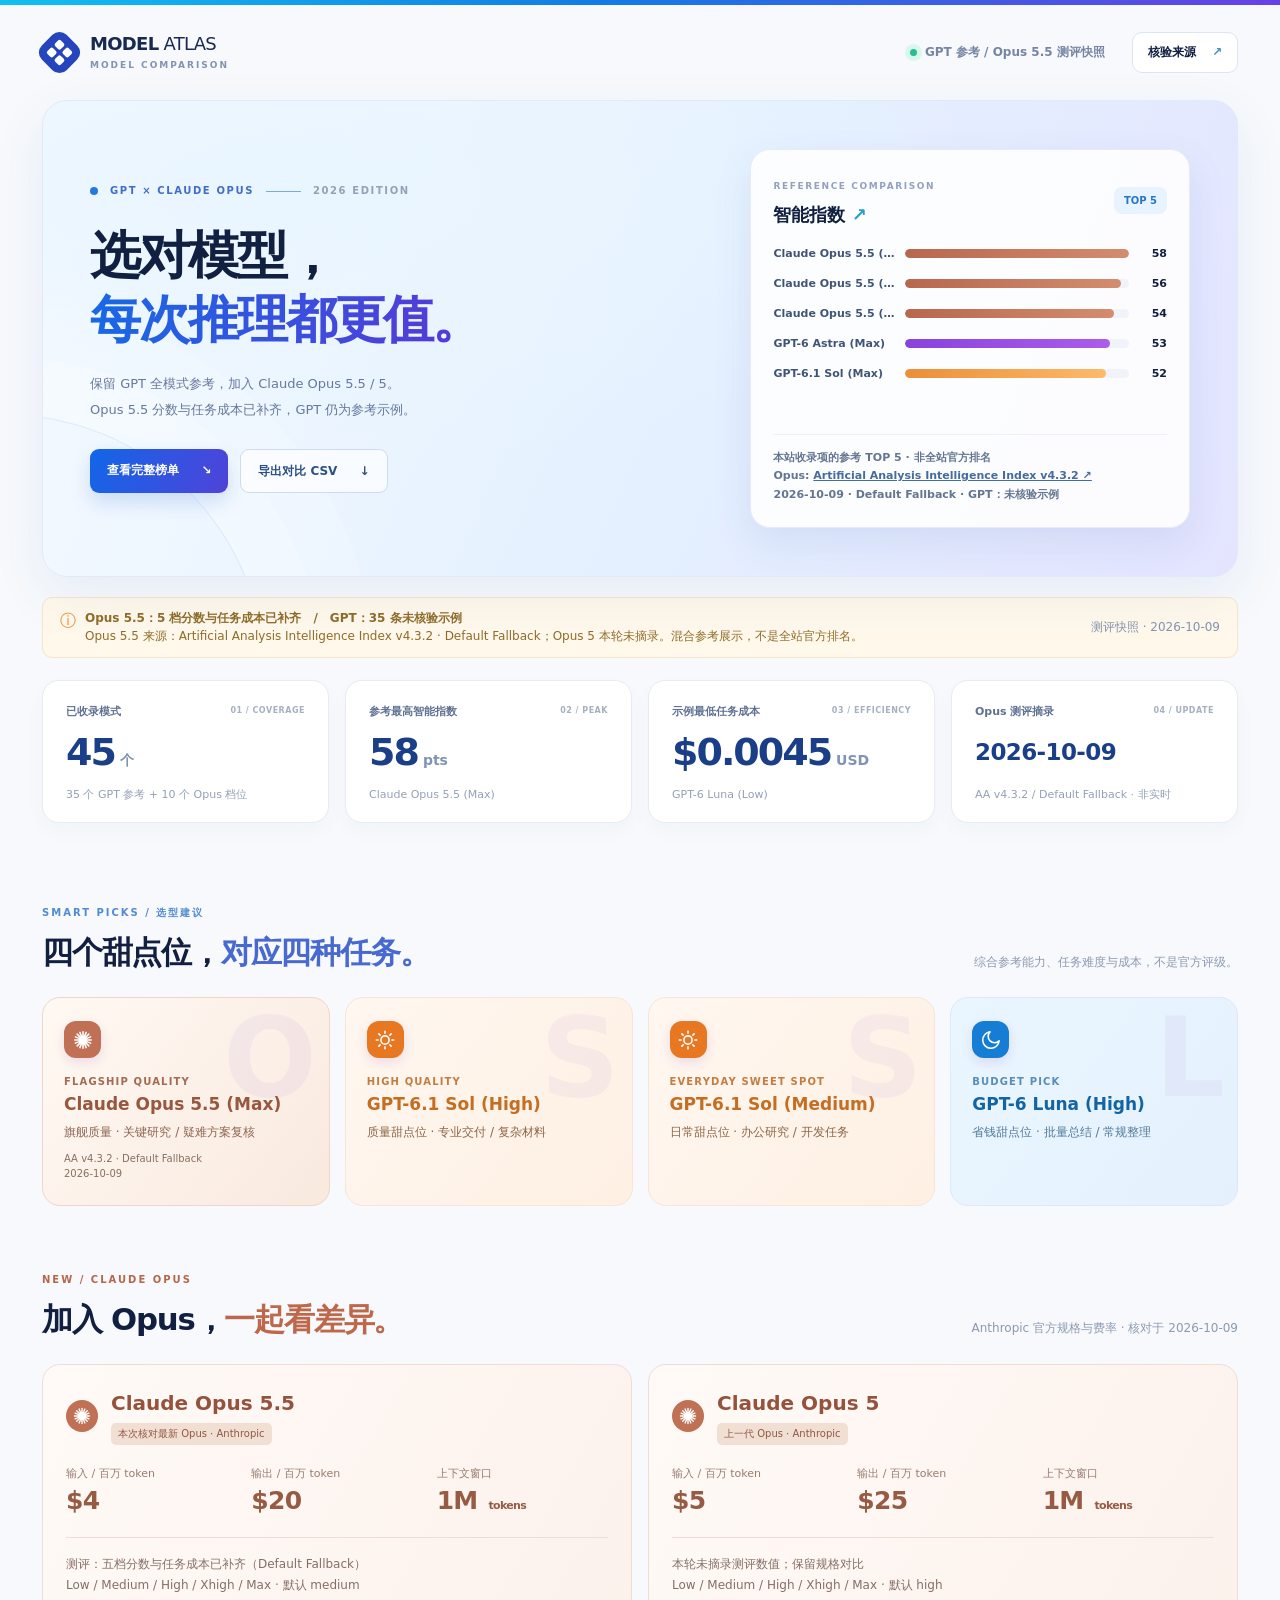
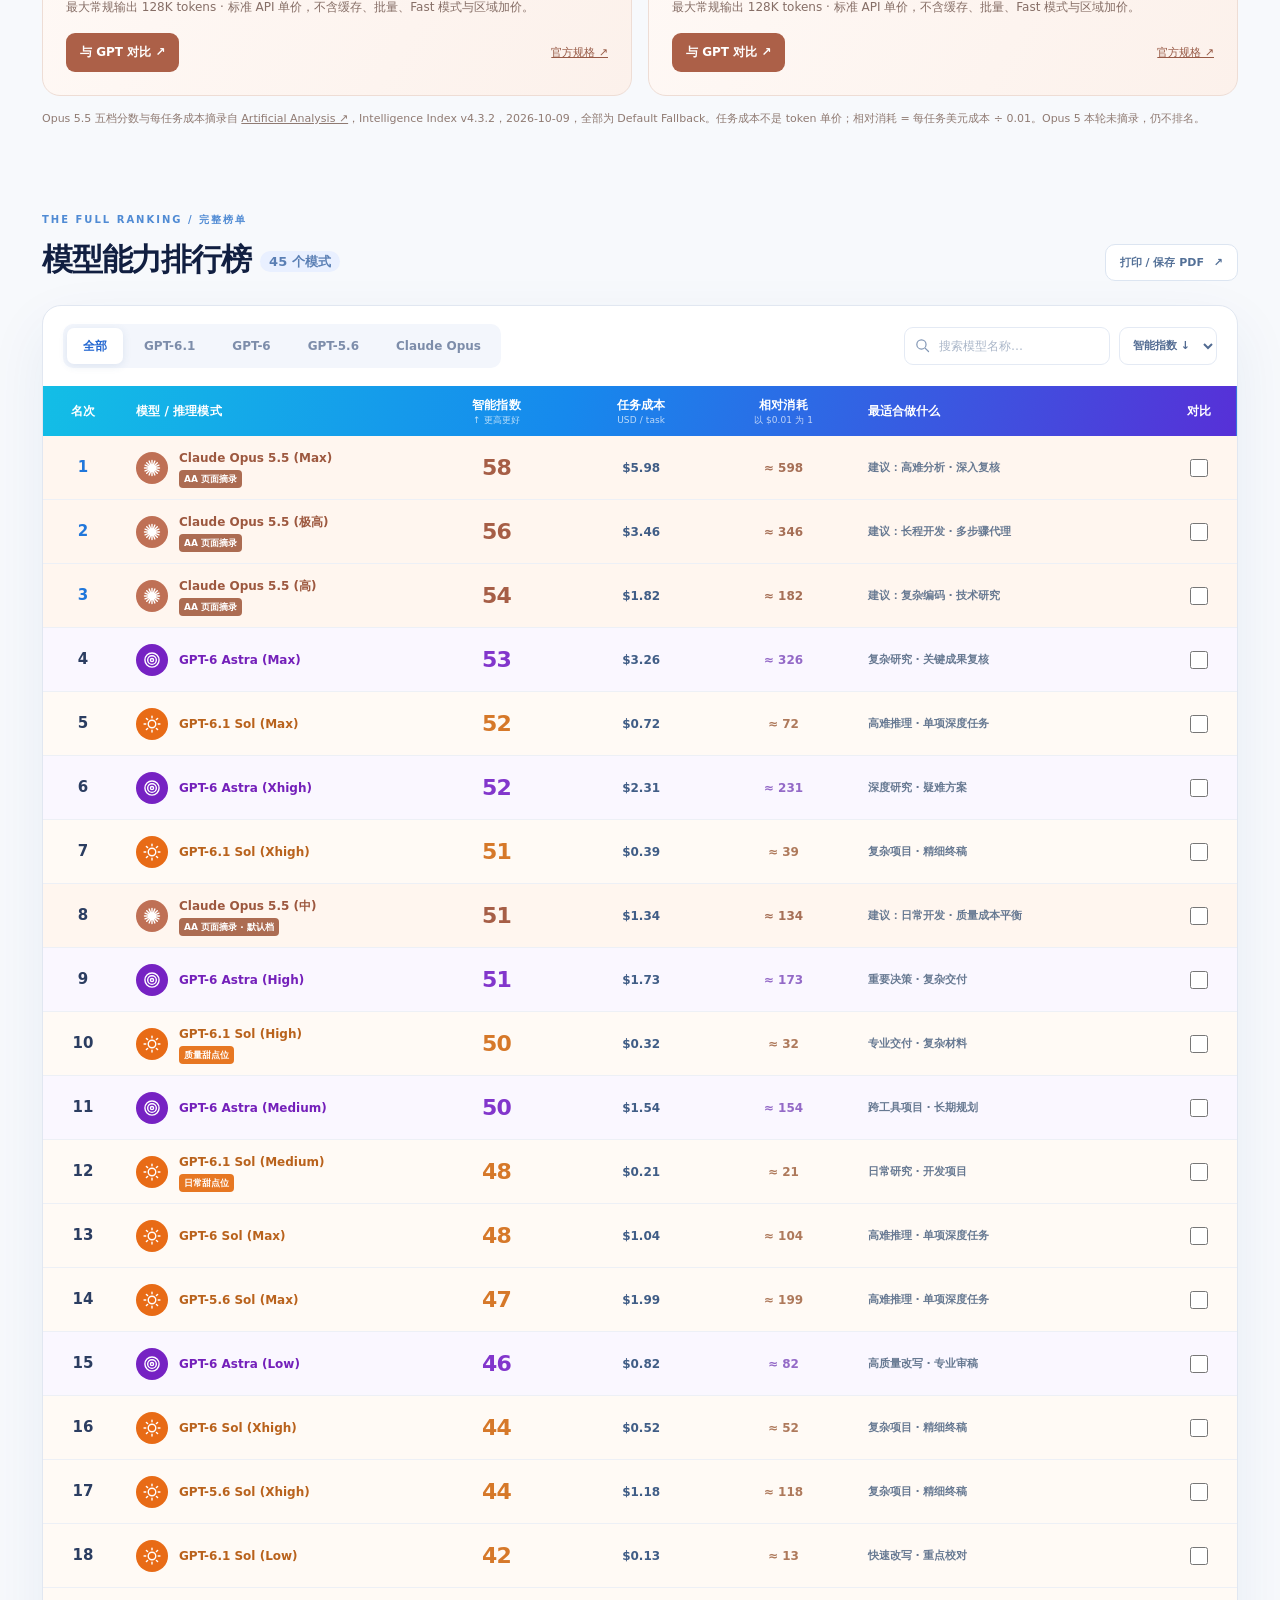
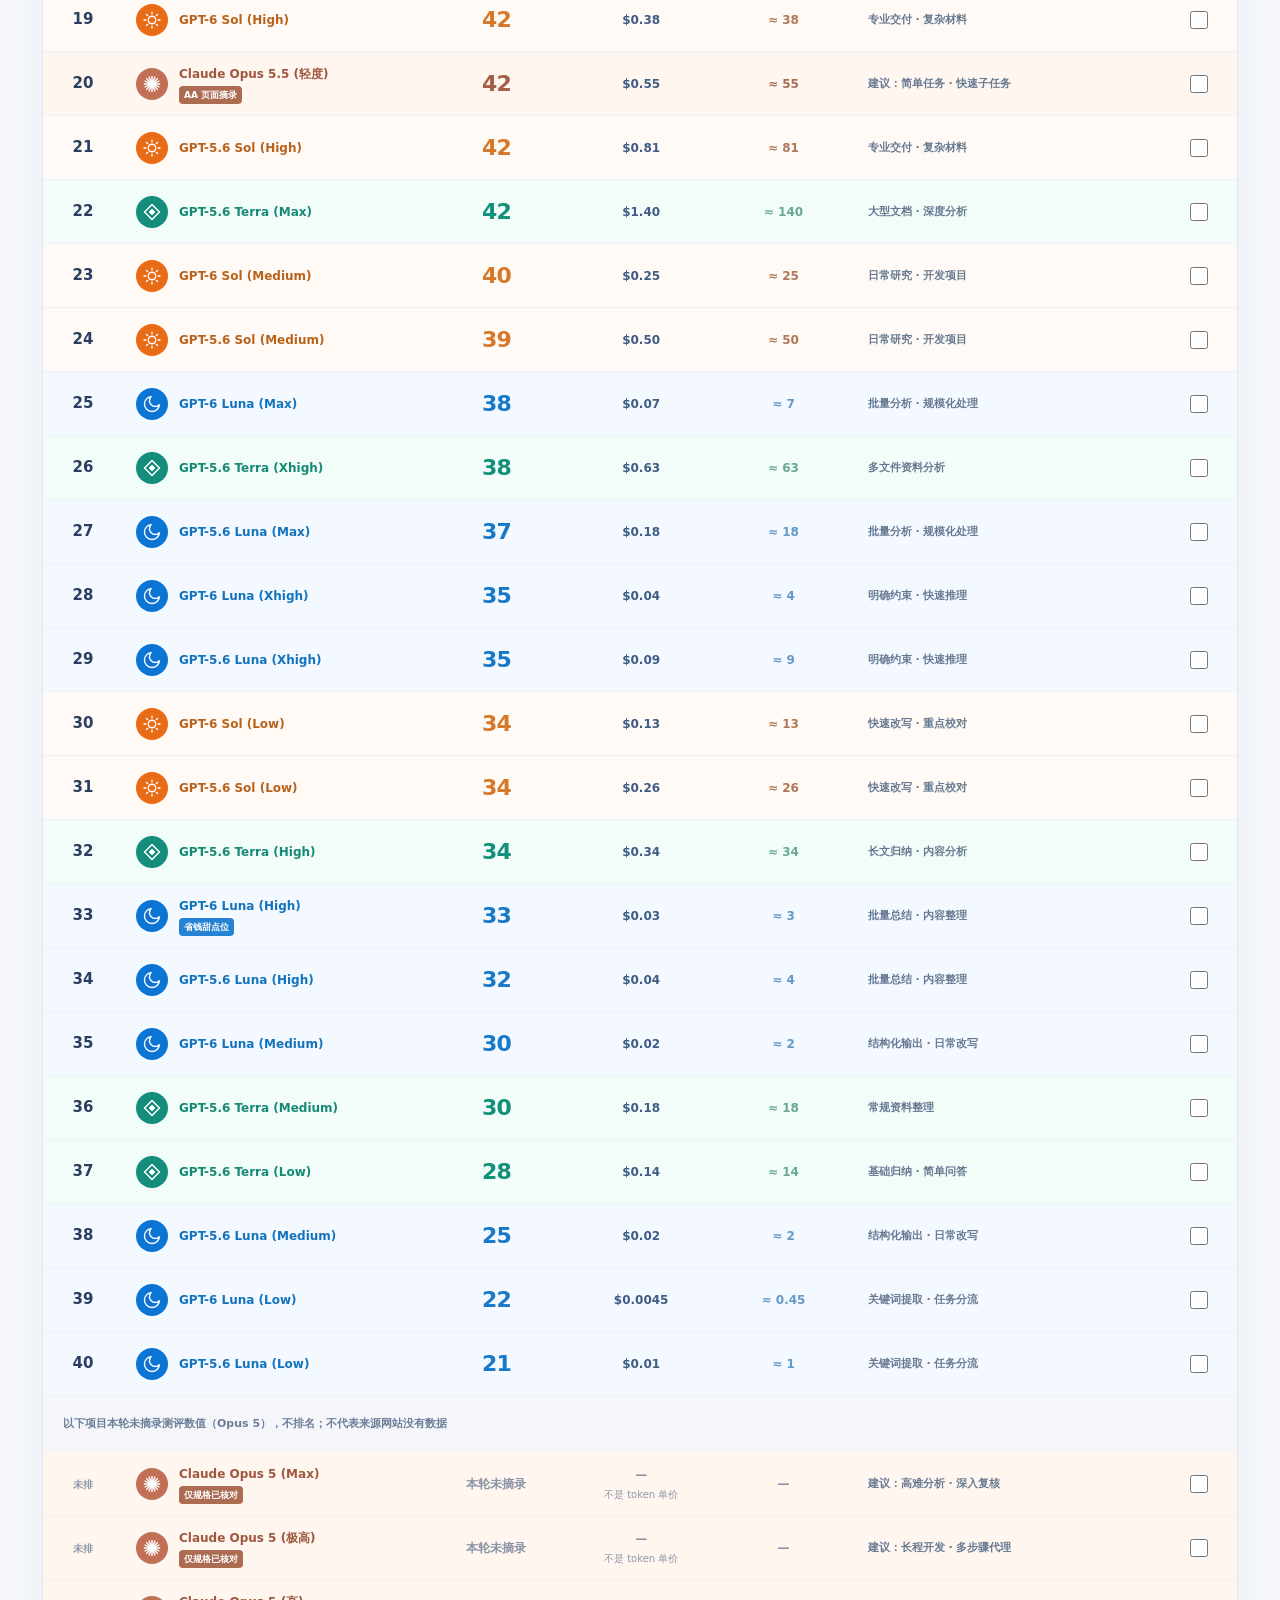
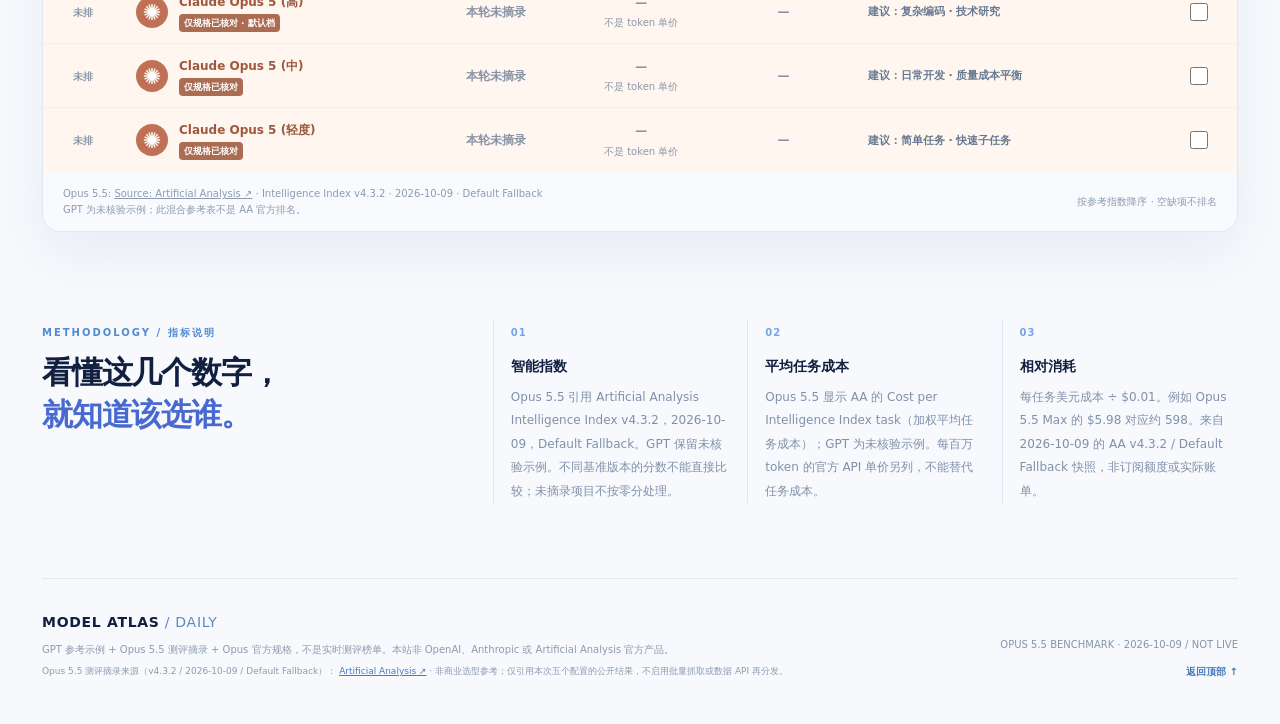
==== commit 6e18b3c8: "style: unify GPT and Opus ranking rows at 64px; preserve scores and costs" ====
--- a/index.html
+++ b/index.html
@@ -109,6 +109,24 @@
 .opus-disclosure a,.board-footer a{text-decoration:underline}
 
 </style>
+
+<style id="uniform-ranking-row-layout">
+/* Layout-only fix. All model records, scores, costs and source notes stay unchanged. */
+.ranking-table tbody > tr[data-model-id]{height:64px}
+.ranking-table tbody > tr[data-model-id] > td{height:64px;padding:8px 13px;vertical-align:middle}
+.ranking-table tbody > tr[data-model-id] .model-cell{min-width:0;align-items:center}
+.ranking-table tbody > tr[data-model-id] .model-cell > div{min-width:0;max-height:44px;overflow:hidden}
+.ranking-table tbody > tr[data-model-id] .model-name{display:block;line-height:20px;white-space:nowrap;overflow:hidden;text-overflow:ellipsis}
+.ranking-table tbody > tr[data-model-id] .model-badge{max-width:100%;line-height:14px;margin-top:2px;padding:2px 5px;vertical-align:top;white-space:nowrap;overflow:hidden;text-overflow:ellipsis}
+/* Extended provenance and API rates remain accessible in the comparison dialog and Opus cards. */
+.ranking-table tbody > tr[data-model-id] .model-api-note{display:none}
+.ranking-table tbody > tr[data-model-id] > .best-cell{white-space:nowrap;overflow:hidden;text-overflow:ellipsis}
+.ranking-table tbody > tr[data-model-id] .compare-checkbox{display:block;margin:0 auto}
+@media print{
+  .ranking-table tbody > tr[data-model-id],.ranking-table tbody > tr[data-model-id] > td{height:52px}
+  .ranking-table tbody > tr[data-model-id] > td{padding:5px}
+}
+</style>
 </head>
 <body>
   <div class="topline"></div>
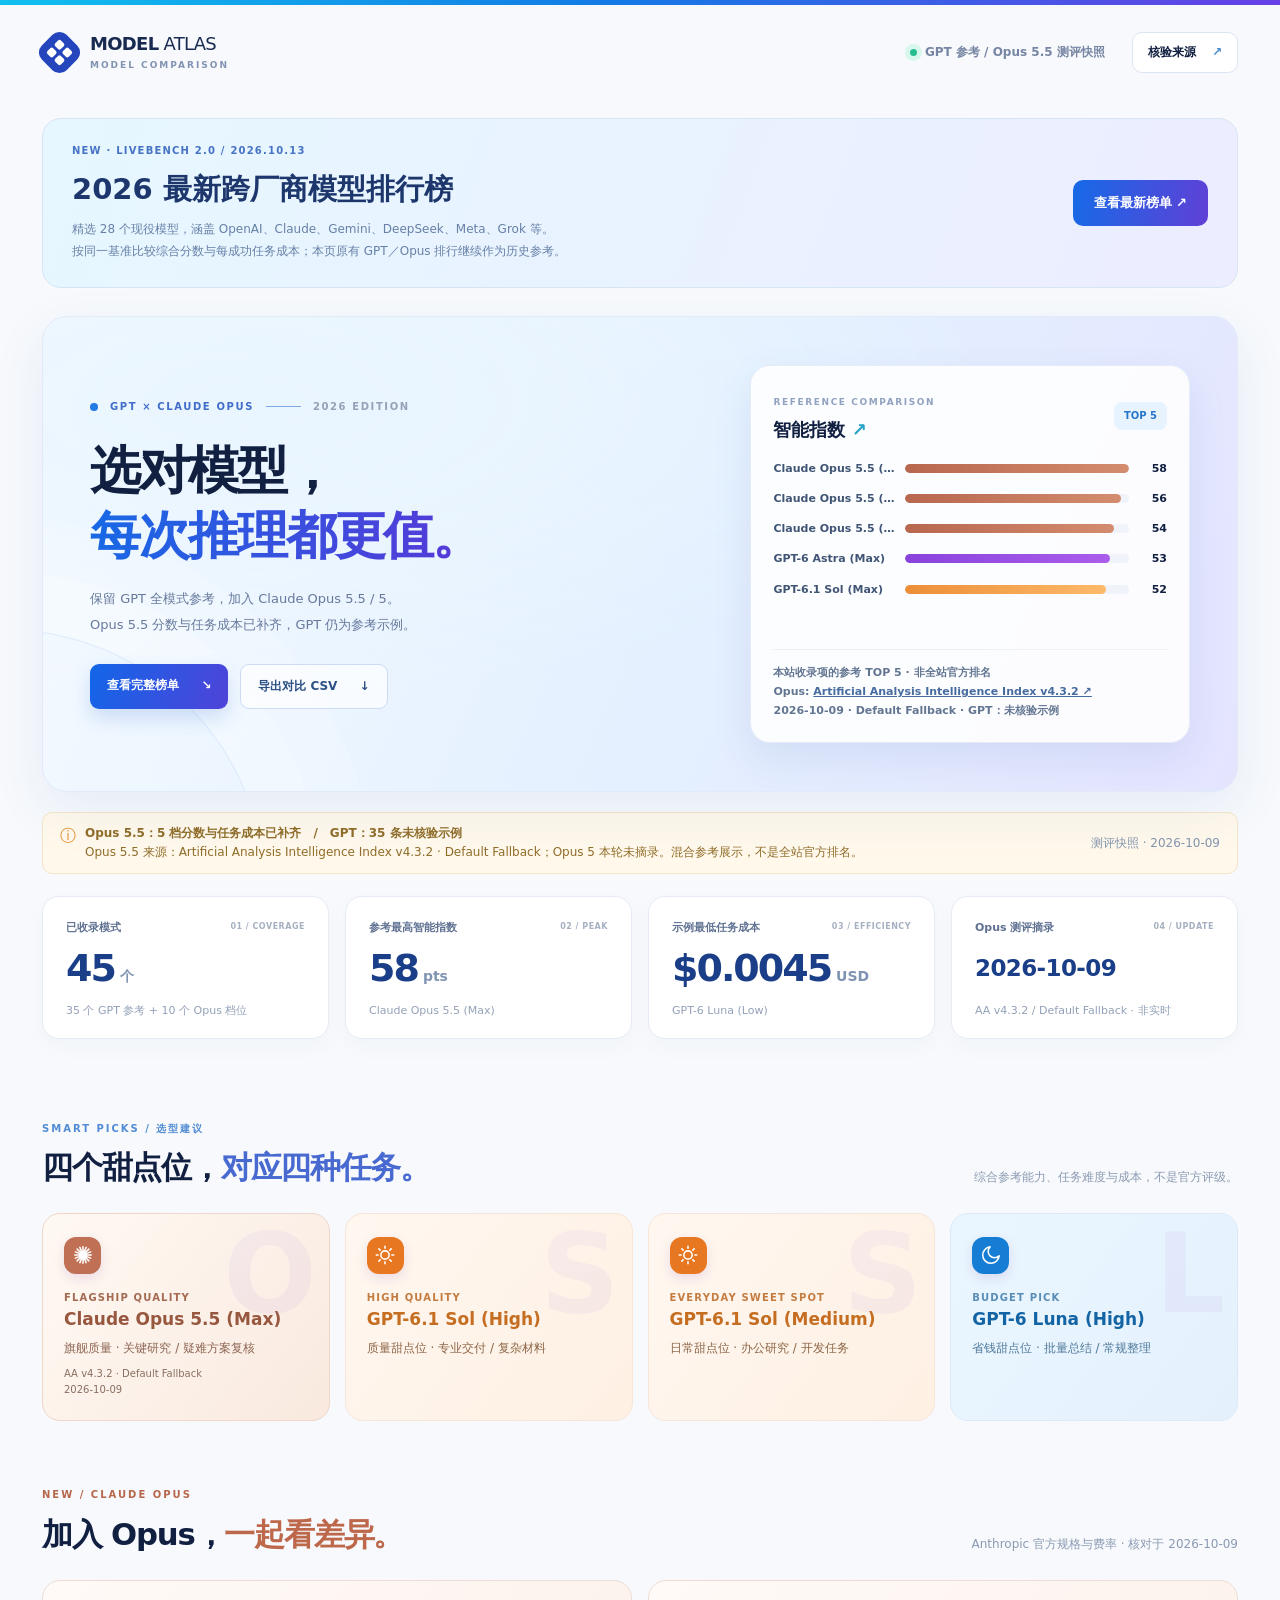
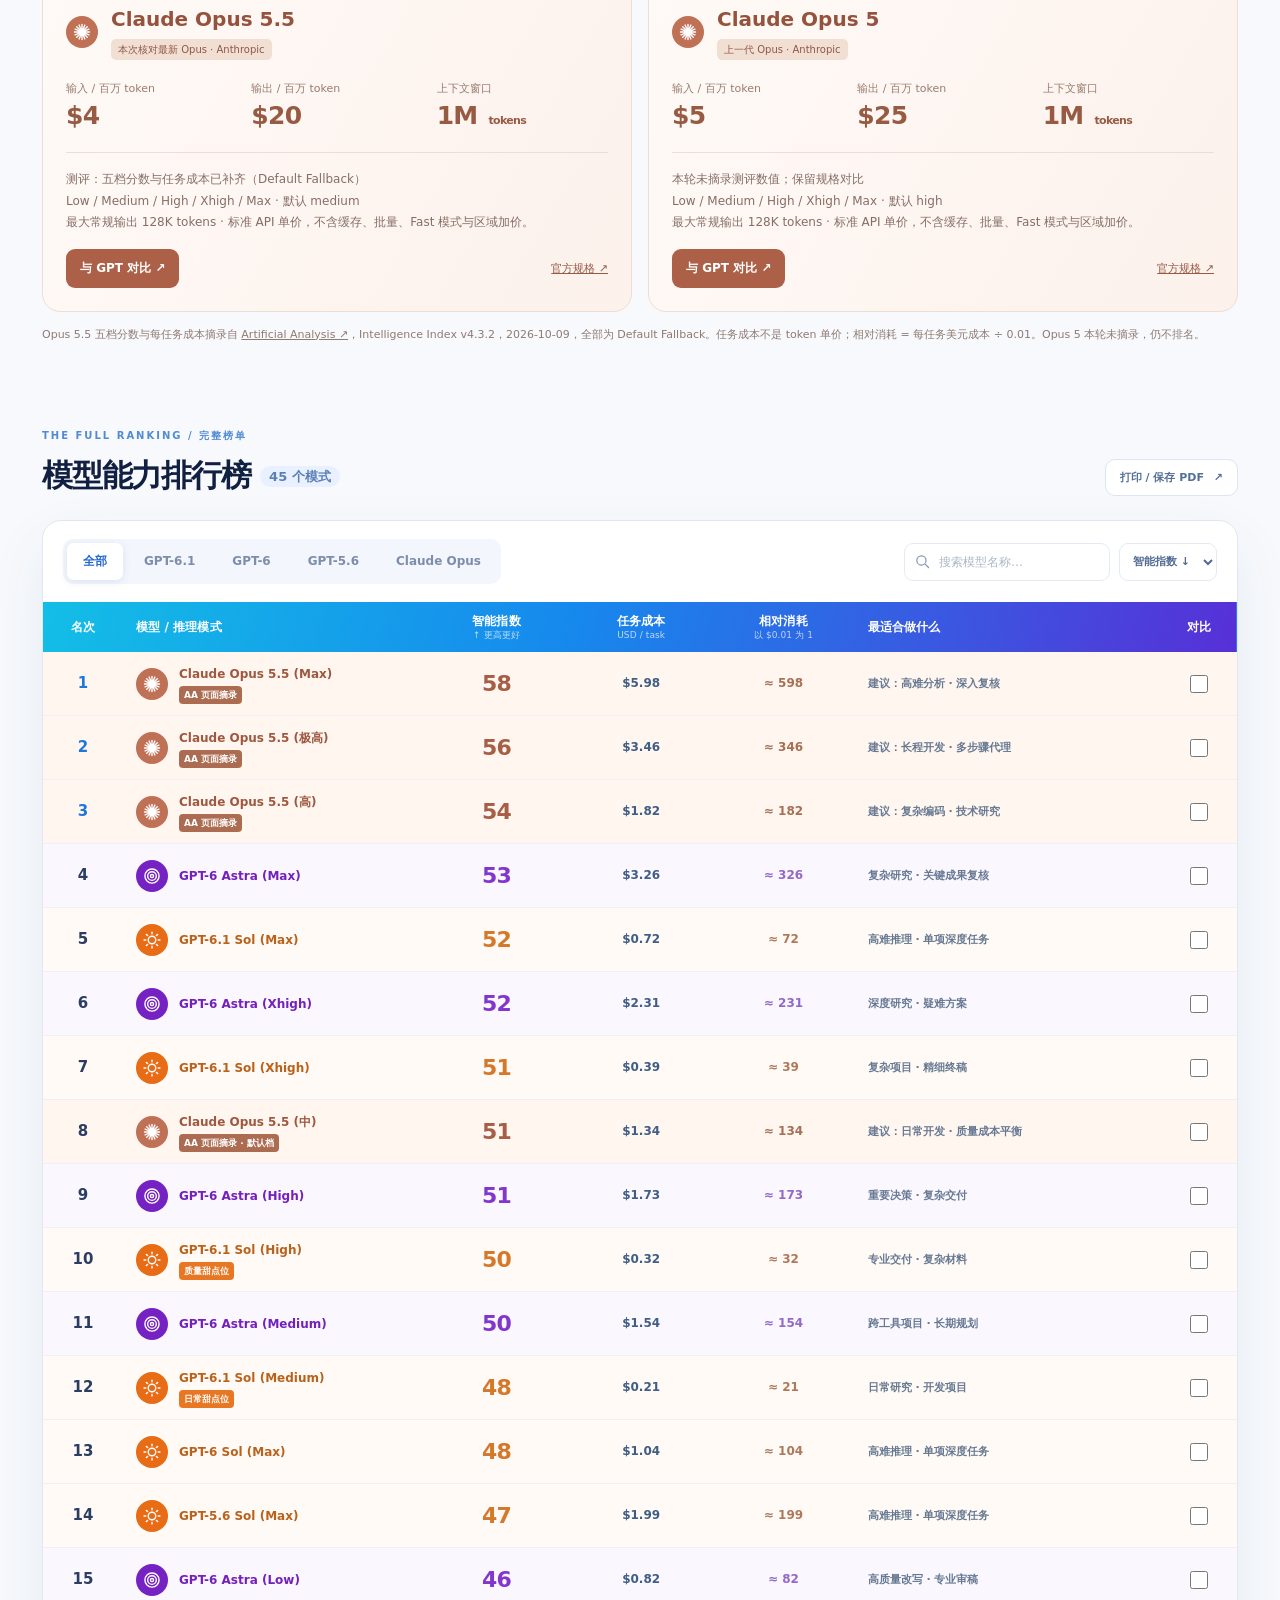
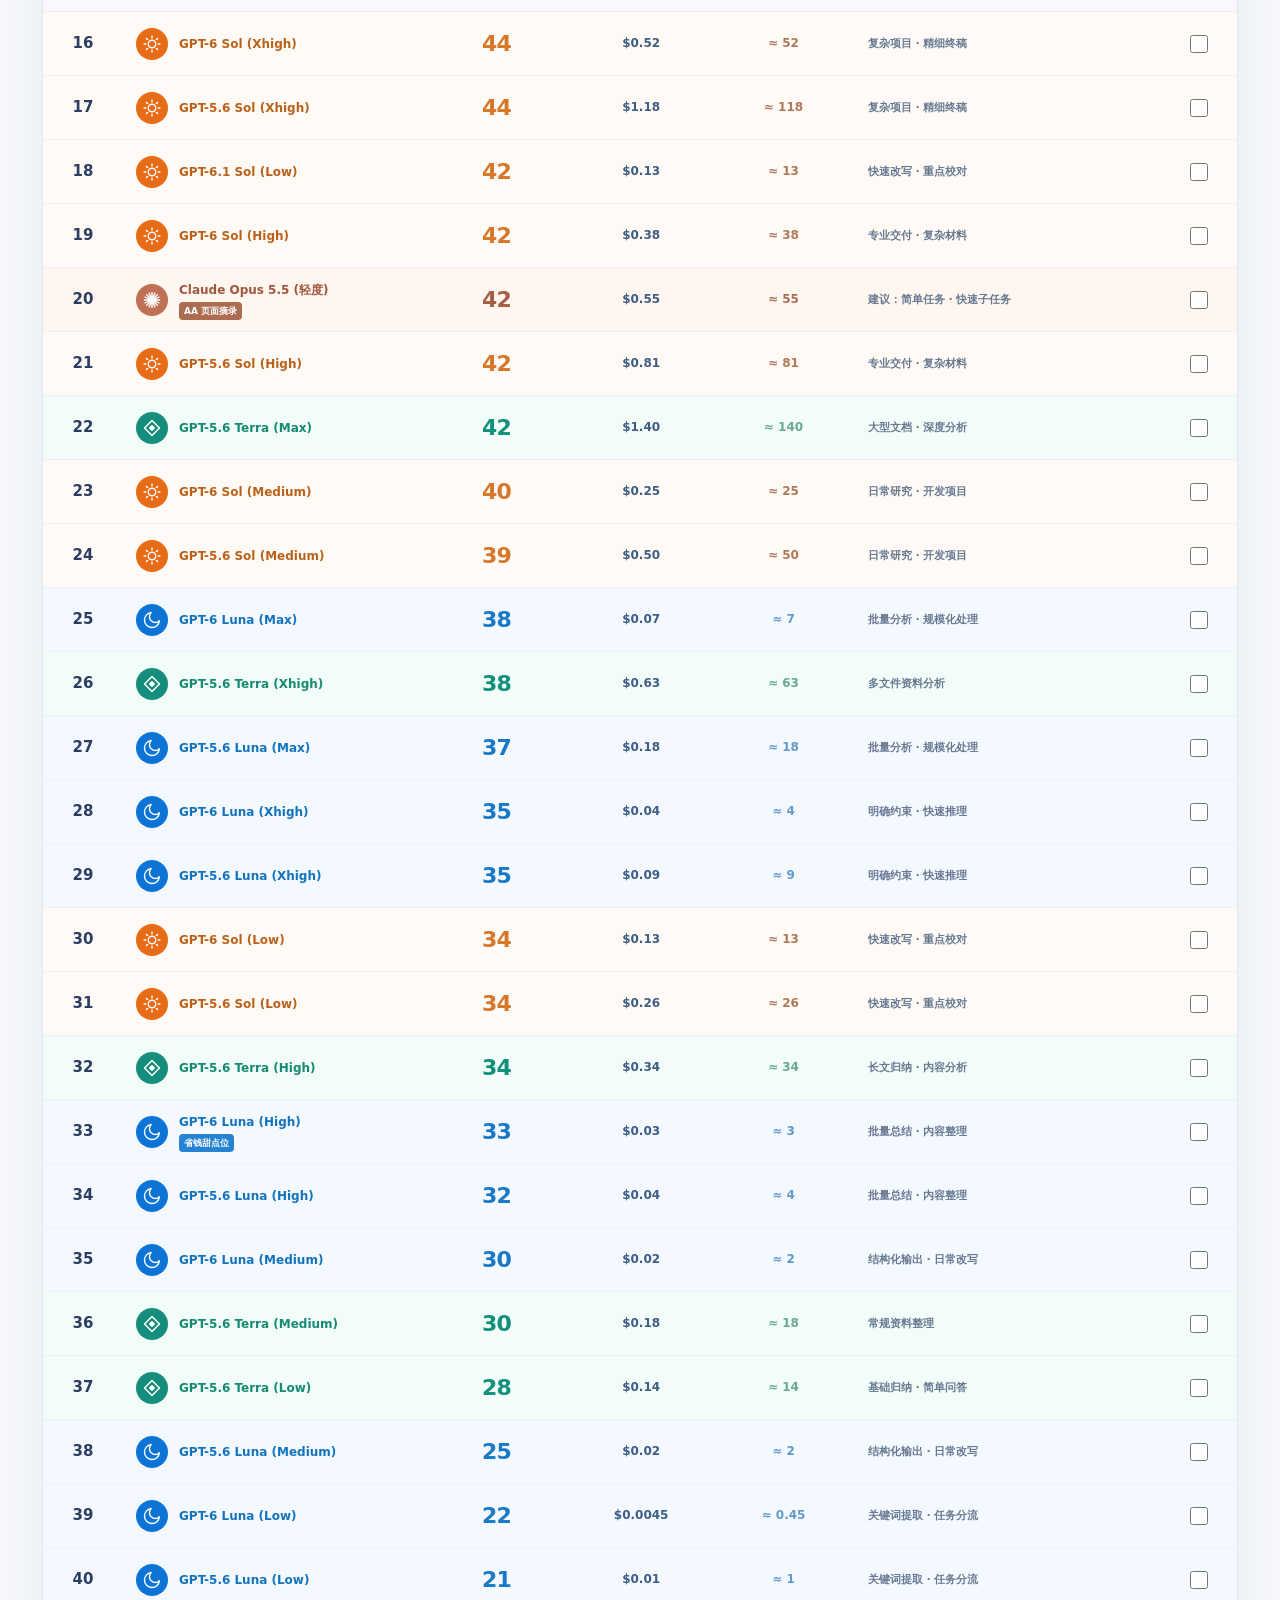
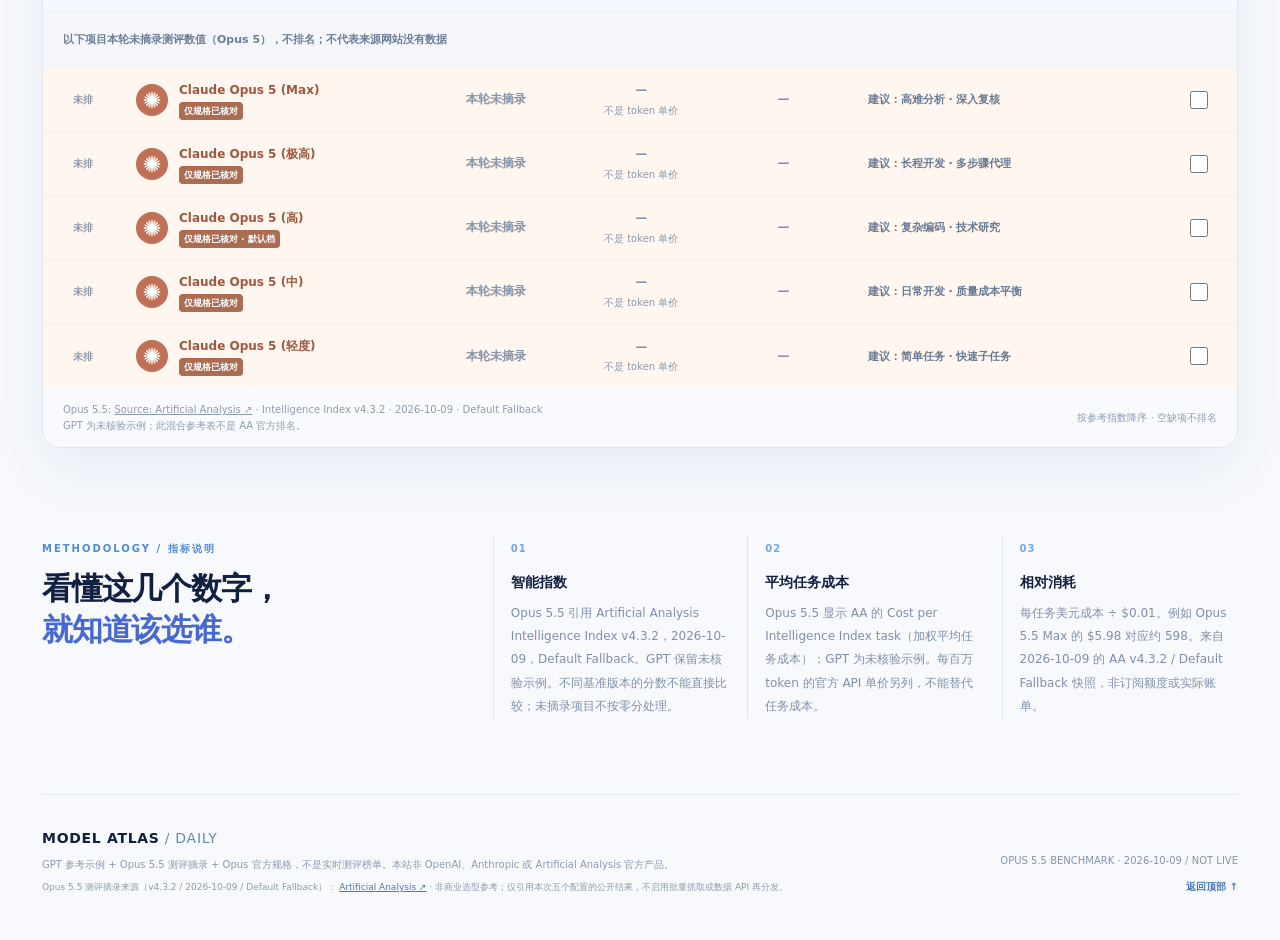
==== commit b2d44e04: "feat: add current cross-vendor leaderboard link without redesigning original ranking" ====
--- a/index.html
+++ b/index.html
@@ -136,6 +136,9 @@
   </header>
 
   <main id="top" class="shell">
+<section class="current-rank-callout" aria-labelledby="currentRankHeading" style="margin:18px 0 28px;padding:24px 29px;border:1px solid #d6e5f6;border-radius:19px;background:linear-gradient(110deg,#e6f7ff,#ecedff);display:flex;align-items:center;justify-content:space-between;gap:20px;flex-wrap:wrap">
+<div><div style="font-size:10px;font-weight:850;letter-spacing:1.2px;color:#4773c4">NEW · LIVEBENCH 2.0 / 2026.10.13</div><h2 id="currentRankHeading" style="margin:8px 0;font-size:clamp(20px,2.4vw,29px);color:#1d376d">2026 最新跨厂商模型排行榜</h2><p style="margin:0;font-size:12px;line-height:1.8;color:#6680a6">精选 28 个现役模型，涵盖 OpenAI、Claude、Gemini、DeepSeek、Meta、Grok 等。<br>按同一基准比较综合分数与每成功任务成本；本页原有 GPT／Opus 排行继续作为历史参考。</p></div>
+<a href="./current.html" style="display:inline-block;flex:none;padding:13px 21px;border-radius:10px;background:linear-gradient(100deg,#166ae7,#6040d6);color:white;font-weight:800;font-size:13px">查看最新榜单 ↗</a></section>
     <section class="hero" aria-labelledby="headline">
       <div class="hero-copy">
         <div class="eyebrow"><span class="dot-fill"></span> GPT × CLAUDE OPUS <span class="eyebrow-line"></span> <span>2026 EDITION</span></div>
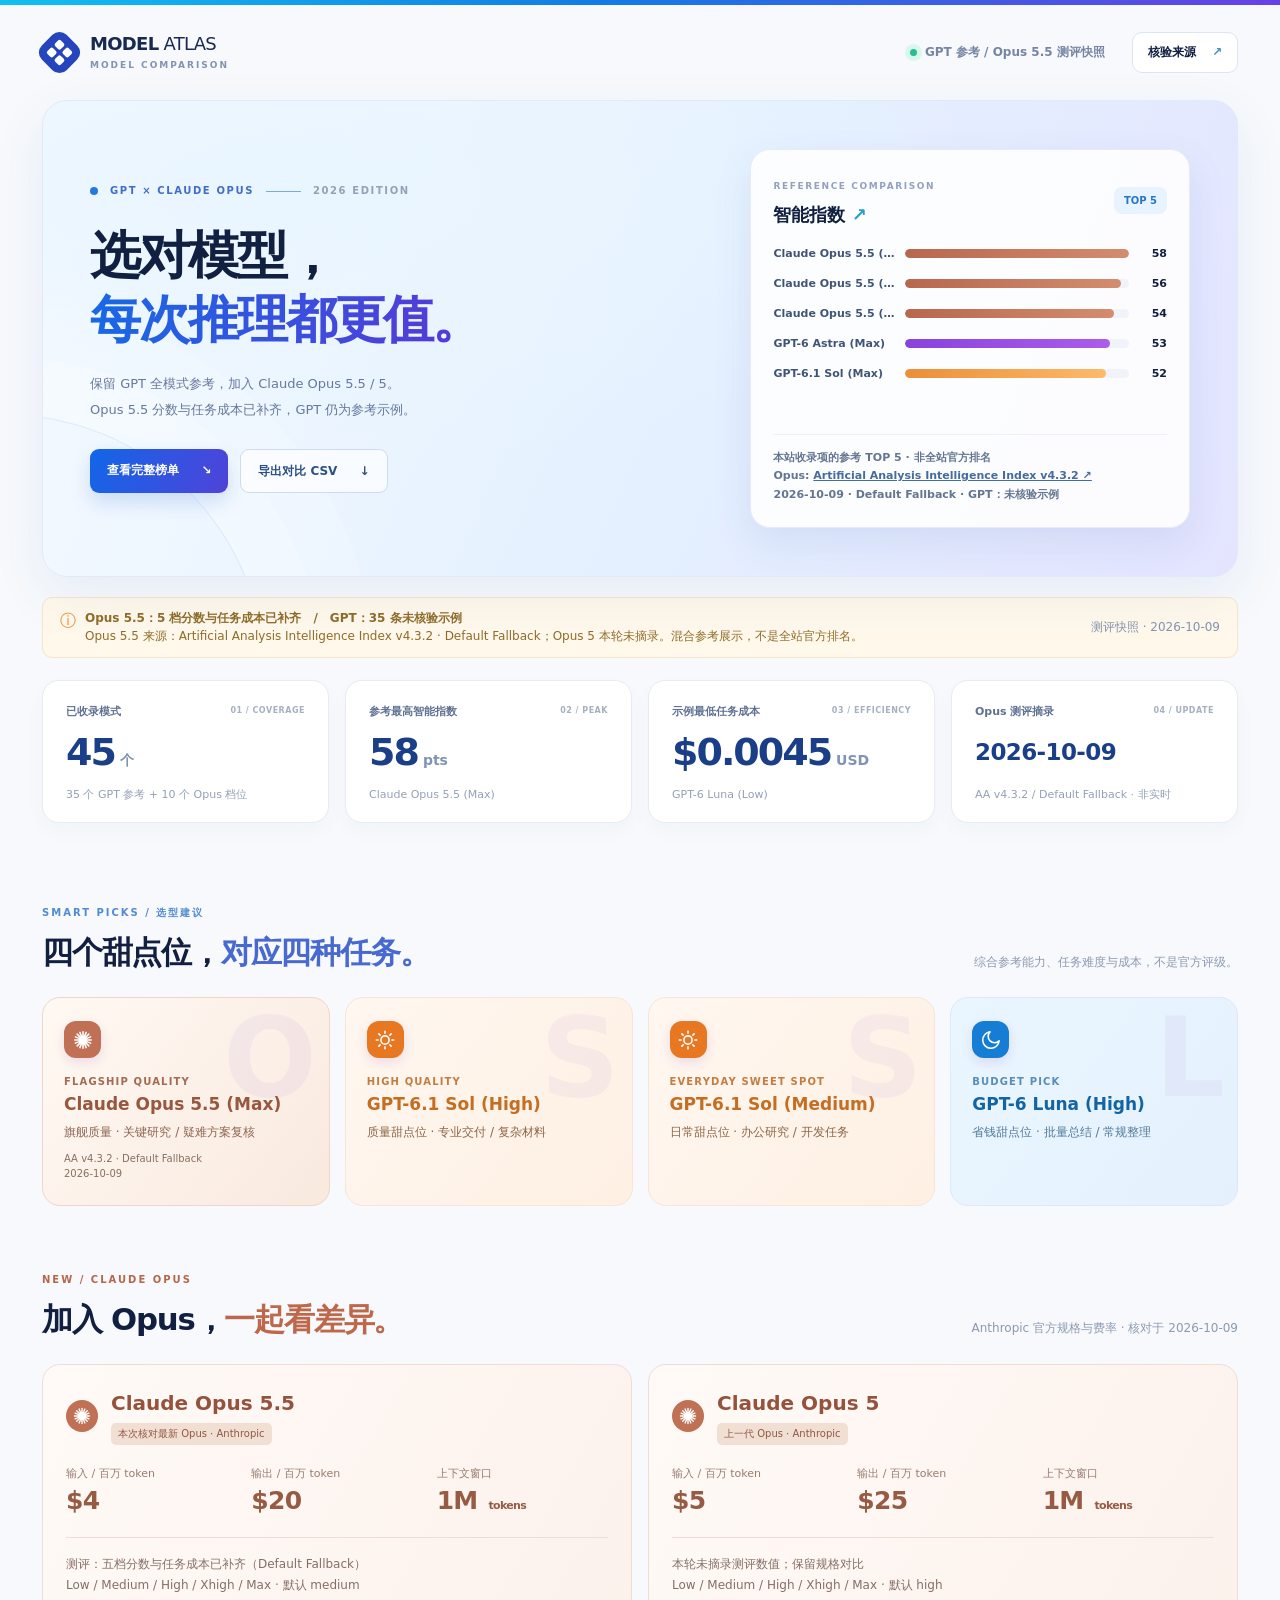
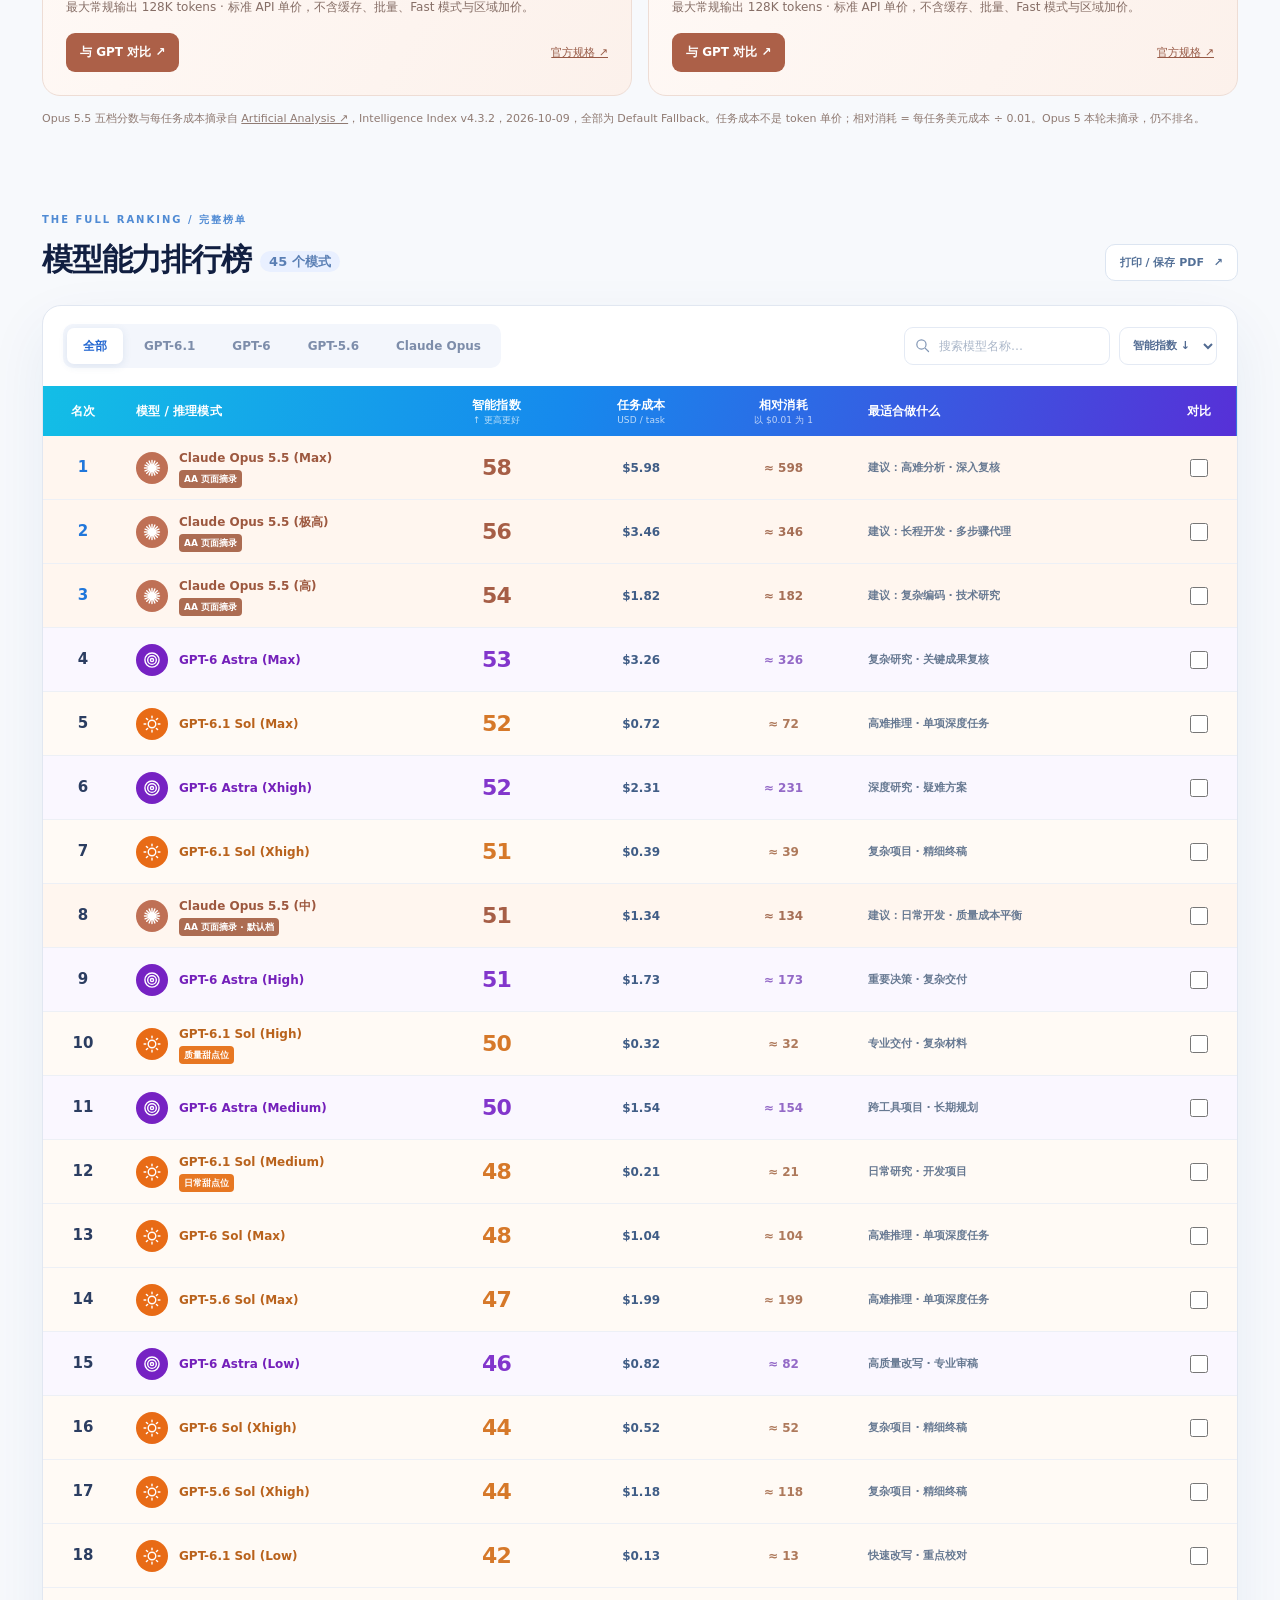
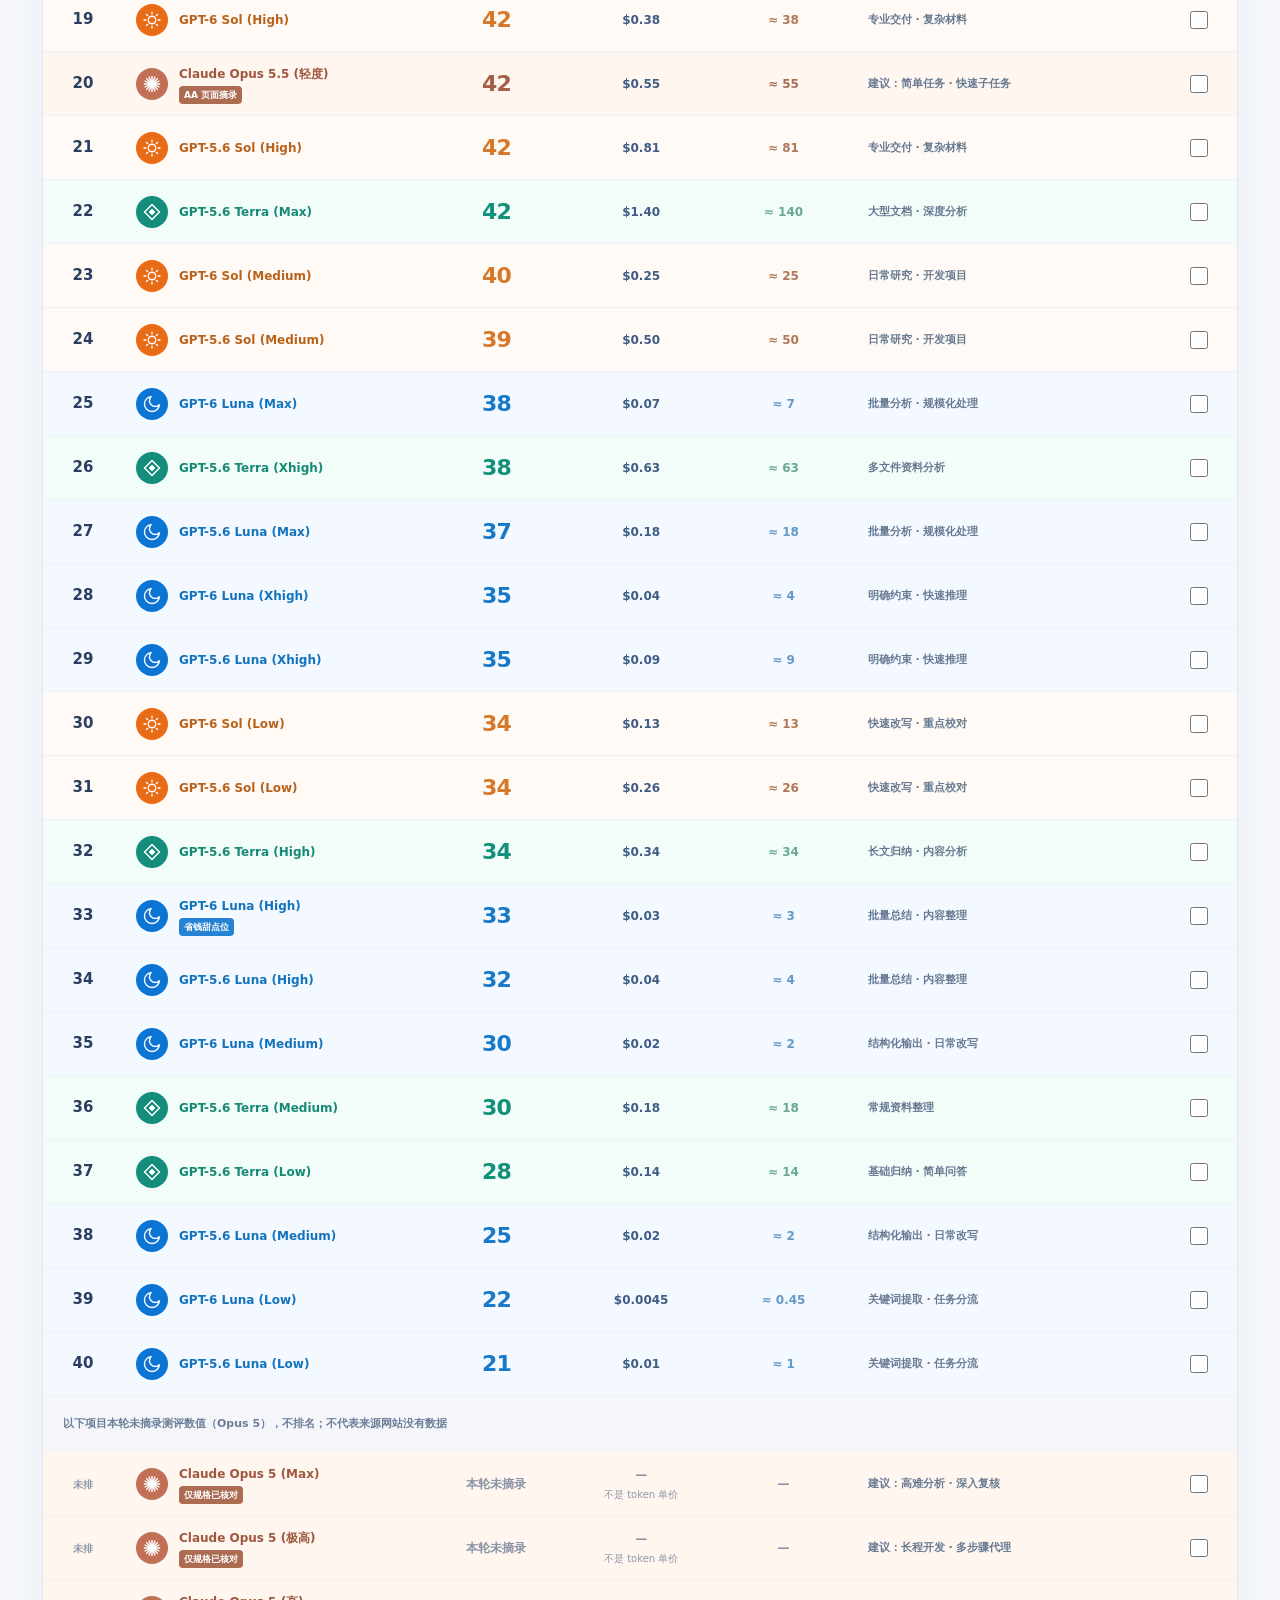
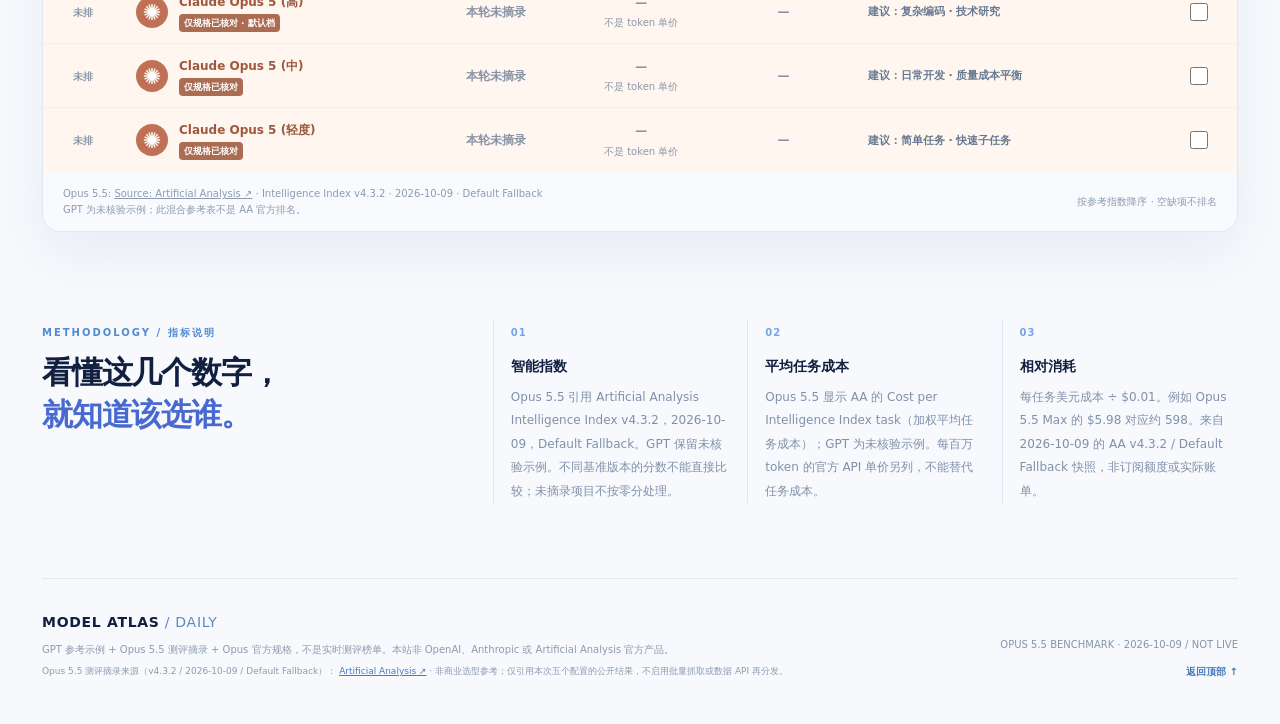
==== commit e2d88c58: "fix: restore approved MODEL ATLAS homepage; undo unwanted separate-board entry" ====
--- a/index.html
+++ b/index.html
@@ -136,9 +136,6 @@
   </header>
 
   <main id="top" class="shell">
-<section class="current-rank-callout" aria-labelledby="currentRankHeading" style="margin:18px 0 28px;padding:24px 29px;border:1px solid #d6e5f6;border-radius:19px;background:linear-gradient(110deg,#e6f7ff,#ecedff);display:flex;align-items:center;justify-content:space-between;gap:20px;flex-wrap:wrap">
-<div><div style="font-size:10px;font-weight:850;letter-spacing:1.2px;color:#4773c4">NEW · LIVEBENCH 2.0 / 2026.10.13</div><h2 id="currentRankHeading" style="margin:8px 0;font-size:clamp(20px,2.4vw,29px);color:#1d376d">2026 最新跨厂商模型排行榜</h2><p style="margin:0;font-size:12px;line-height:1.8;color:#6680a6">精选 28 个现役模型，涵盖 OpenAI、Claude、Gemini、DeepSeek、Meta、Grok 等。<br>按同一基准比较综合分数与每成功任务成本；本页原有 GPT／Opus 排行继续作为历史参考。</p></div>
-<a href="./current.html" style="display:inline-block;flex:none;padding:13px 21px;border-radius:10px;background:linear-gradient(100deg,#166ae7,#6040d6);color:white;font-weight:800;font-size:13px">查看最新榜单 ↗</a></section>
     <section class="hero" aria-labelledby="headline">
       <div class="hero-copy">
         <div class="eyebrow"><span class="dot-fill"></span> GPT × CLAUDE OPUS <span class="eyebrow-line"></span> <span>2026 EDITION</span></div>
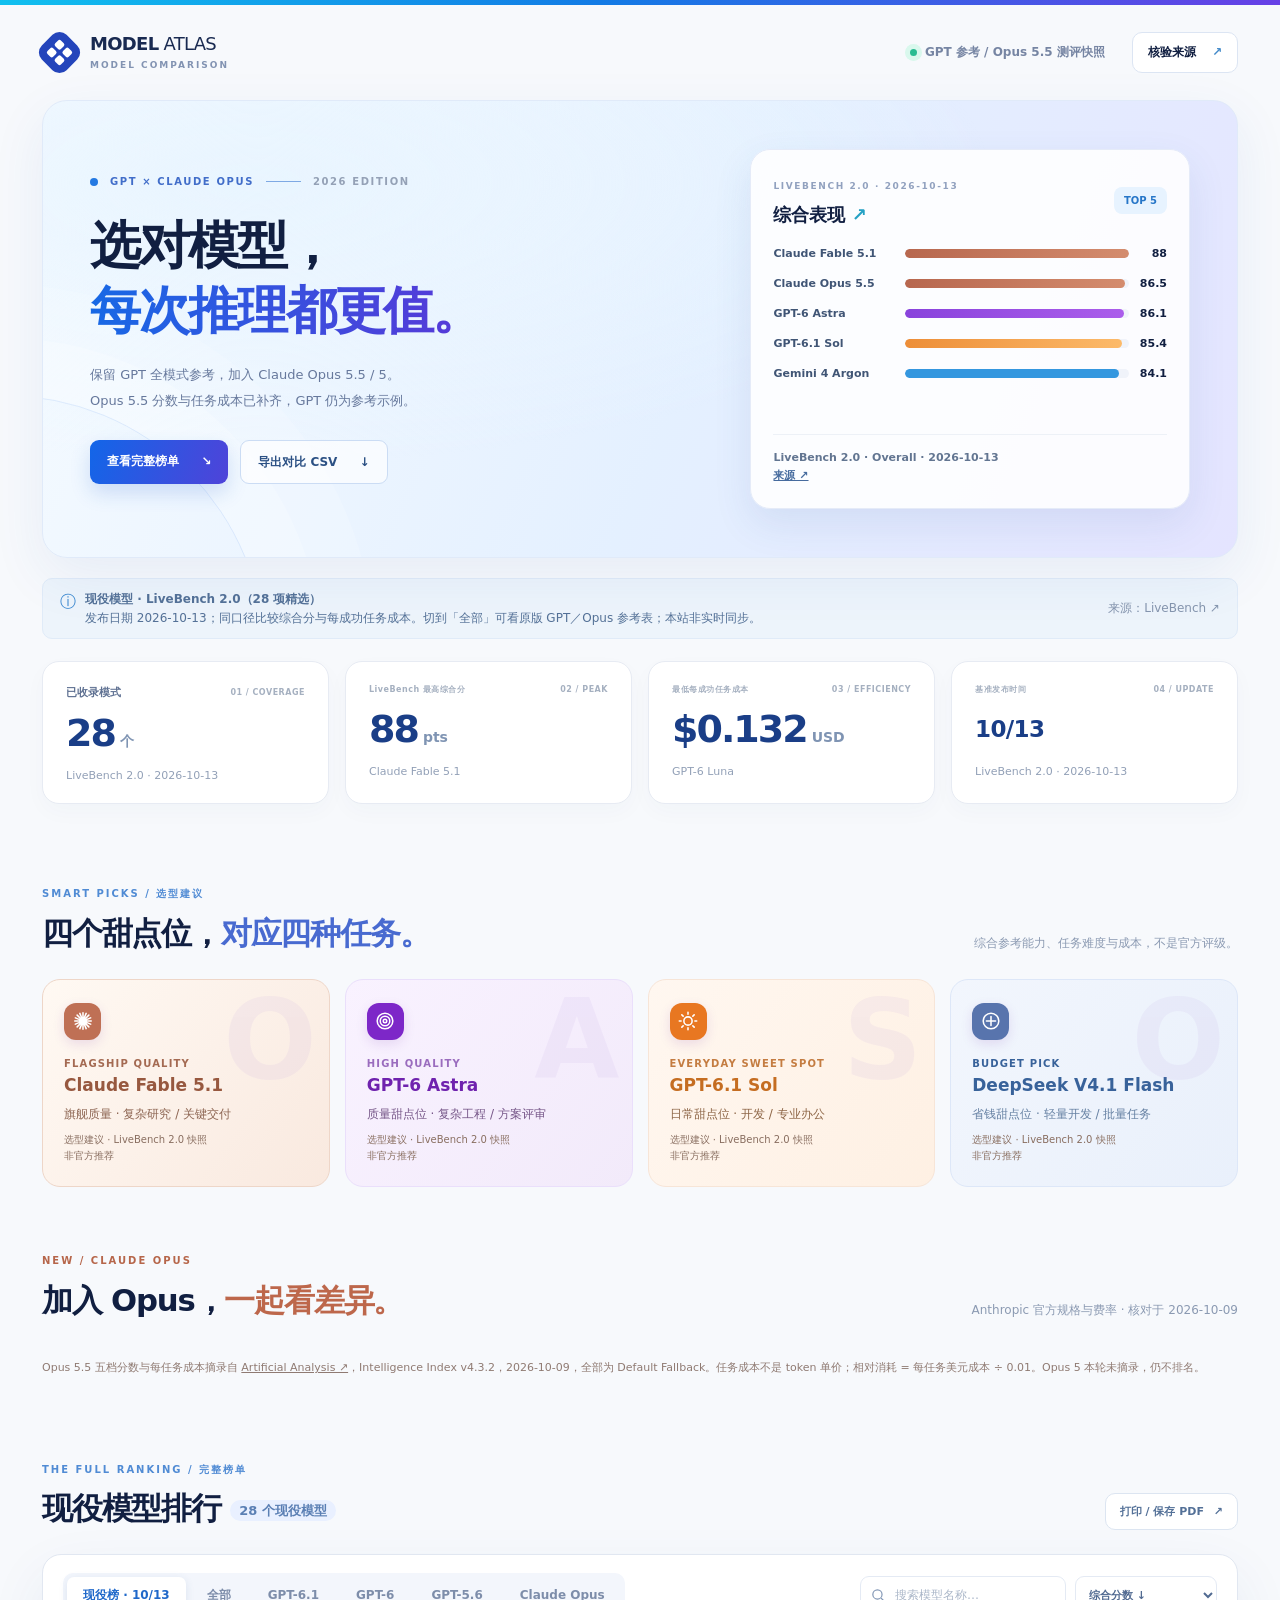
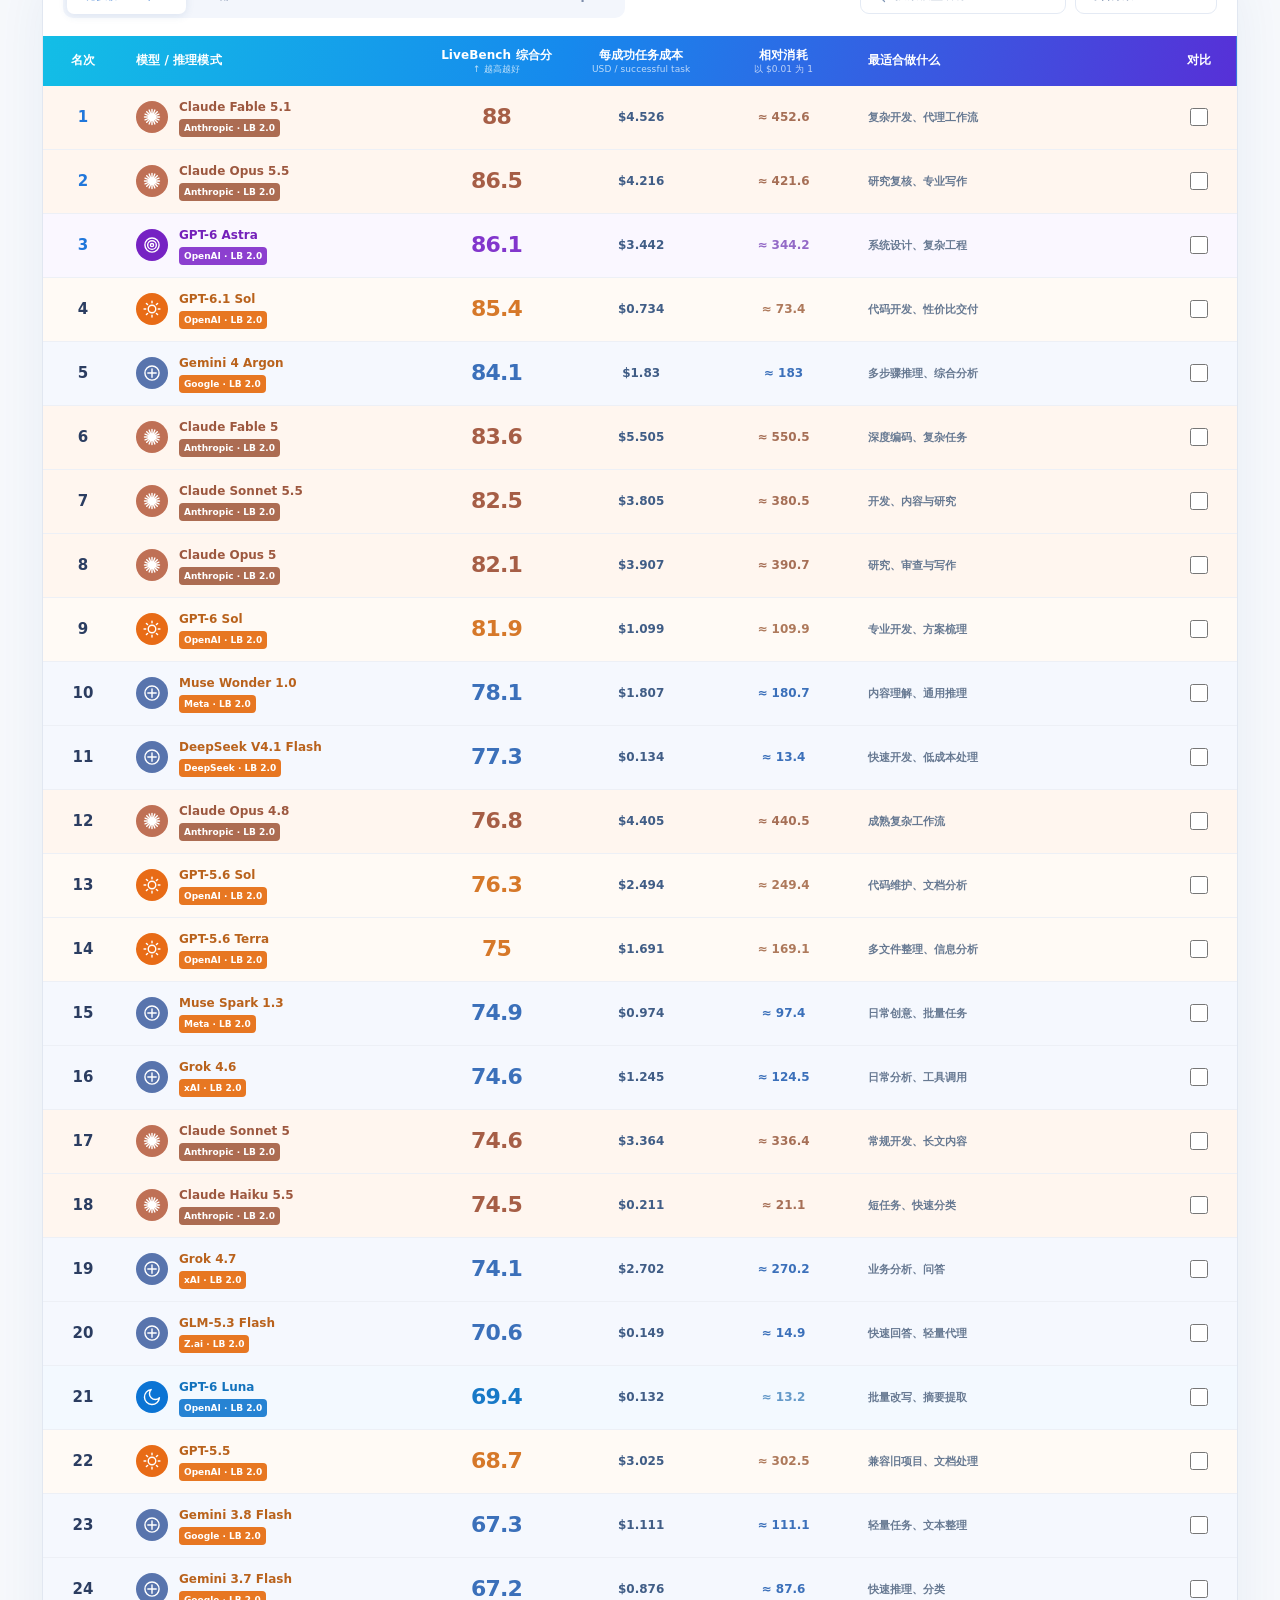
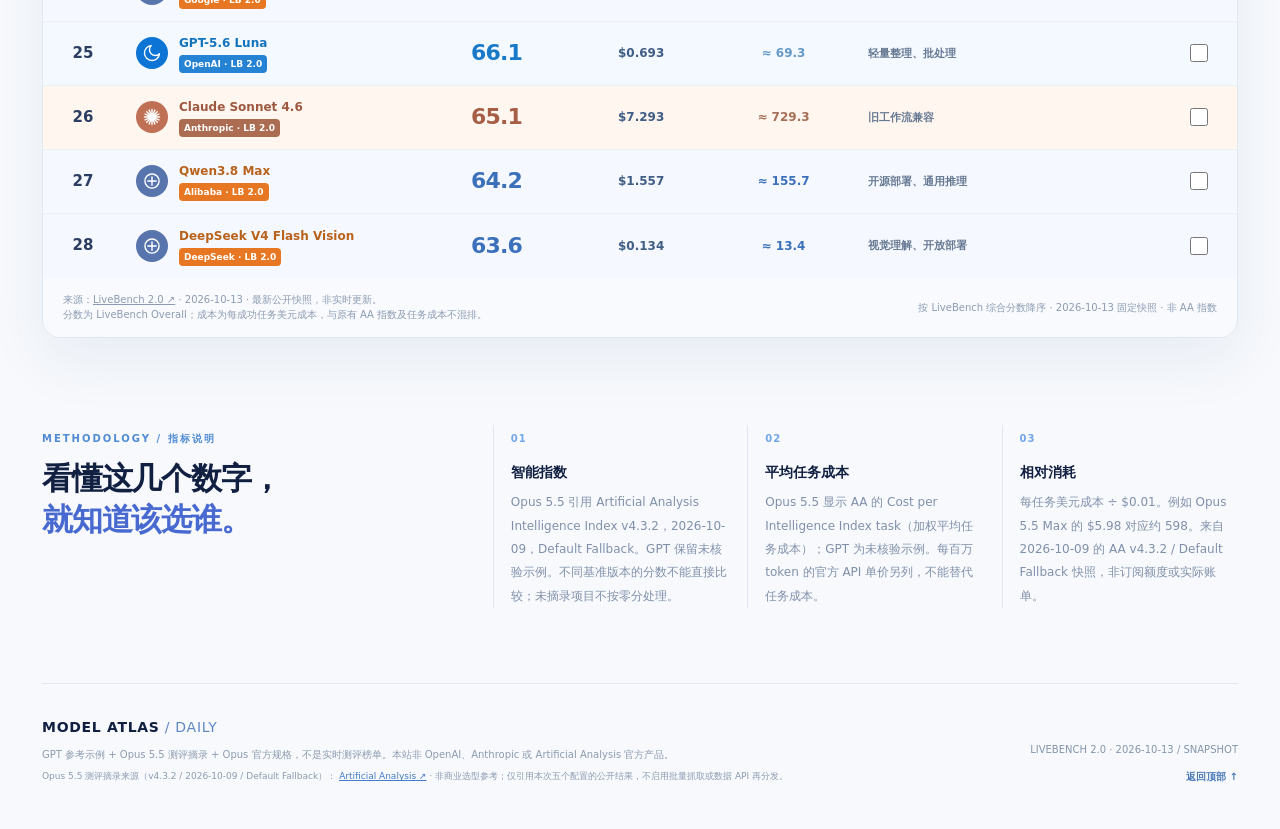
==== commit ea4b3a0b: "feat: refresh model data in the original MODEL ATLAS ranking without redesign" ====
--- a/index.html
+++ b/index.html
@@ -111,6 +111,17 @@
 </style>
 
 <style id="uniform-ranking-row-layout">
+/* Latest-source data reuses the approved cards and 64px rows. */
+.pick.other{background:linear-gradient(128deg,#f2f6fd,#e9f0fb);border-color:#dde7f8}
+.pick.other .pick-symbol,.family-other .model-icon{background:#5874ad}
+.pick.other .pick-tag,.pick.other h3{color:#38629a}
+.pick.other p{color:#6681a3}
+.ranking-table tbody tr.family-other{background:#f5f8fe}
+.family-other .score-val,.family-other .relative-cell{color:#3b70ba}
+.family-opus .model-name{white-space:nowrap;overflow:hidden;text-overflow:ellipsis}
+.filter-tab[data-family="latest"].active{color:#1f68ca}
+@media(max-width:540px){.tab-group{justify-content:flex-start;gap:2px}}
+
 /* Layout-only fix. All model records, scores, costs and source notes stay unchanged. */
 .ranking-table tbody > tr[data-model-id]{height:64px}
 .ranking-table tbody > tr[data-model-id] > td{height:64px;padding:8px 13px;vertical-align:middle}
@@ -144,7 +155,7 @@
         <div class="hero-actions"><a href="#leaderboard" class="main-cta">查看完整榜单 <span aria-hidden="true">↘</span></a><button type="button" class="ghost-cta" id="downloadCsv">导出对比 CSV <span aria-hidden="true">↓</span></button></div>
       </div>
       <div class="hero-chart" aria-label="前五名模型智能指数条形图">
-        <div class="chart-header"><div><span class="overline">REFERENCE COMPARISON</span><h2>智能指数 <span class="sparkline">↗</span></h2></div><span class="chart-pill">TOP 5</span></div>
+        <div class="chart-header"><div><span class="overline" id="heroSourceLabel">REFERENCE COMPARISON</span><h2><span id="chartHeading">智能指数</span> <span class="sparkline">↗</span></h2></div><span class="chart-pill">TOP 5</span></div>
         <div id="heroBars" class="chart-bars"><div class="bar-skeleton"></div><div class="bar-skeleton"></div><div class="bar-skeleton"></div><div class="bar-skeleton"></div><div class="bar-skeleton"></div></div>
         <div class="chart-footer benchmark-attribution"><span>本站收录项的参考 TOP 5 · 非全站官方排名</span><span>Opus: <a href="https://artificialanalysis.ai/models/releases/comparisons/gpt-6-1-sol-vs-claude-opus-5-5" target="_blank" rel="noopener noreferrer">Artificial Analysis Intelligence Index v4.3.2 ↗</a><br>2026-10-09 · Default Fallback · GPT：未核验示例</span></div>
       </div>
@@ -153,10 +164,10 @@
     <div class="status-banner" id="statusBanner" role="status"><div class="status-left"><span class="status-icon">◷</span> 正在读取榜单数据…</div></div>
 
     <section class="metrics" aria-label="榜单概览">
-      <article class="metric"><span class="metric-label">已收录模式 <span>01 / COVERAGE</span></span><div class="metric-value" id="modelCount">— <small>个</small></div><p>35 个 GPT 参考 + 10 个 Opus 档位</p></article>
-      <article class="metric"><span class="metric-label">参考最高智能指数 <span>02 / PEAK</span></span><div class="metric-value" id="topScore">— <small>pts</small></div><p id="topModel">等待数据</p></article>
-      <article class="metric"><span class="metric-label">示例最低任务成本 <span>03 / EFFICIENCY</span></span><div class="metric-value" id="minCost">— <small>USD</small></div><p id="minCostModel">等待数据</p></article>
-      <article class="metric"><span class="metric-label">Opus 测评摘录 <span>04 / UPDATE</span></span><div class="metric-value small-time" id="lastCheck">—</div><p id="versionLabel">数据版本待获取</p></article>
+      <article class="metric"><span class="metric-label">已收录模式 <span>01 / COVERAGE</span></span><div class="metric-value" id="modelCount">— <small>个</small></div><p id="coverageNote">35 个 GPT 参考 + 10 个 Opus 档位</p></article>
+      <article class="metric"><span class="metric-label"><span id="peakLabel">参考最高智能指数</span> <span>02 / PEAK</span></span><div class="metric-value" id="topScore">— <small>pts</small></div><p id="topModel">等待数据</p></article>
+      <article class="metric"><span class="metric-label"><span id="lowCostLabel">示例最低任务成本</span> <span>03 / EFFICIENCY</span></span><div class="metric-value" id="minCost">— <small>USD</small></div><p id="minCostModel">等待数据</p></article>
+      <article class="metric"><span class="metric-label"><span id="updateLabel">Opus 测评摘录</span> <span>04 / UPDATE</span></span><div class="metric-value small-time" id="lastCheck">—</div><p id="versionLabel">数据版本待获取</p></article>
     </section>
 
     <section class="recommendation" aria-labelledby="rec-title">
@@ -170,11 +181,12 @@
 <p class="opus-disclosure">Opus 5.5 五档分数与每任务成本摘录自 <a href="https://artificialanalysis.ai/models/releases/comparisons/gpt-6-1-sol-vs-claude-opus-5-5" target="_blank" rel="noopener noreferrer">Artificial Analysis ↗</a>，Intelligence Index v4.3.2，2026-10-09，全部为 Default Fallback。任务成本不是 token 单价；相对消耗 = 每任务美元成本 ÷ 0.01。Opus 5 本轮未摘录，仍不排名。</p>
 </section>
     <section id="leaderboard" class="board-section" aria-labelledby="board-title">
-      <div class="section-top board-top"><div><span class="section-kicker">THE FULL RANKING / 完整榜单</span><h2 id="board-title">模型能力排行榜 <span class="board-count" id="filteredCount">—</span></h2></div><button type="button" class="print-btn" id="printPage">打印 / 保存 PDF <span aria-hidden="true">↗</span></button></div>
+      <div class="section-top board-top"><div><span class="section-kicker">THE FULL RANKING / 完整榜单</span><h2 id="board-title"><span id="boardHeading">模型能力排行榜</span> <span class="board-count" id="filteredCount">—</span></h2></div><button type="button" class="print-btn" id="printPage">打印 / 保存 PDF <span aria-hidden="true">↗</span></button></div>
       <div class="board-panel">
         <div class="filters">
           <div class="tab-group" role="group" aria-label="按模型系列筛选">
-            <button type="button" class="filter-tab active" data-family="all" aria-pressed="true">全部</button>
+            <button type="button" class="filter-tab active" data-family="latest" aria-pressed="true">现役榜 · 10/13</button>
+            <button type="button" class="filter-tab" data-family="all" aria-pressed="false">全部</button>
             <button type="button" class="filter-tab" data-family="6.1" aria-pressed="false">GPT-6.1</button>
             <button type="button" class="filter-tab" data-family="6" aria-pressed="false">GPT-6</button>
             <button type="button" class="filter-tab" data-family="5.6" aria-pressed="false">GPT-5.6</button>
@@ -186,7 +198,7 @@
           </div>
         </div>
         <div class="table-scroll-hint" aria-hidden="true"><span>左右滑动表格，查看成本、任务与对比</span><span>↔</span></div>
-        <div class="table-scroller" tabindex="0" role="region" aria-label="完整排行榜，可左右滚动查看所有列"><table class="ranking-table"><thead><tr><th scope="col" class="col-rank">名次</th><th scope="col" class="col-model">模型 / 推理模式</th><th scope="col" class="col-index">智能指数 <small>↑ 更高更好</small></th><th scope="col" class="col-usd">任务成本 <small>USD / task</small></th><th scope="col" class="col-relative">相对消耗 <small>以 $0.01 为 1</small></th><th scope="col" class="col-best">最适合做什么</th><th scope="col" class="col-compare">对比</th></tr></thead><tbody id="rankingRows"><tr><td colspan="7" class="empty-row">正在读取数据…</td></tr></tbody></table></div>
+        <div class="table-scroller" tabindex="0" role="region" aria-label="完整排行榜，可左右滚动查看所有列"><table class="ranking-table"><thead><tr><th scope="col" class="col-rank">名次</th><th scope="col" class="col-model">模型 / 推理模式</th><th scope="col" class="col-index"><span id="indexColHeading">智能指数</span> <small id="indexColHint">↑ 更高更好</small></th><th scope="col" class="col-usd"><span id="costColHeading">任务成本</span> <small id="costColHint">USD / task</small></th><th scope="col" class="col-relative">相对消耗 <small>以 $0.01 为 1</small></th><th scope="col" class="col-best">最适合做什么</th><th scope="col" class="col-compare">对比</th></tr></thead><tbody id="rankingRows"><tr><td colspan="7" class="empty-row">正在读取数据…</td></tr></tbody></table></div>
         <div class="board-footer"><span>Opus 5.5: <a href="https://artificialanalysis.ai/models/releases/comparisons/gpt-6-1-sol-vs-claude-opus-5-5" target="_blank" rel="noopener noreferrer">Source: Artificial Analysis ↗</a> · Intelligence Index v4.3.2 · 2026-10-09 · Default Fallback<br>GPT 为未核验示例；此混合参考表不是 AA 官方排名。</span><span id="tableFoot">按智能指数降序</span></div>
       </div>
     </section>
@@ -630,7 +642,8 @@
 const $=s=>document.querySelector(s), $$=s=>[...document.querySelectorAll(s)];
 const meta=window.MODEL_ATLAS_OPUS_DATA, selected=new Set();
 const benchmark={"model_id":"claude-opus-5-5","source":"Artificial Analysis","source_url":"https://artificialanalysis.ai/models/releases/comparisons/gpt-6-1-sol-vs-claude-opus-5-5","index_name":"Artificial Analysis Intelligence Index","index_version":"4.3.2","cost_metric":"Cost per Intelligence Index task","configuration":"Default Fallback","captured_on":"2026-10-09","update_mode":"manual_public_citation","citation_guidelines":"https://artificialanalysis.ai/brand-kit/","measurements":{"max":{"score":58,"cost_usd":5.98},"xhigh":{"score":56,"cost_usd":3.46},"high":{"score":54,"cost_usd":1.82},"medium":{"score":51,"cost_usd":1.34},"low":{"score":42,"cost_usd":0.55}}};
-let data={models:[]}, family='all', sort='score', search='';
+const livebenchSnapshot={"source":"LiveBench 2.0","url":"https://livebench.ai/","released":"2026-10-13","checked":"2026-10-14","license":"https://github.com/LiveBench/LiveBench/blob/main/LICENSE","models":[{"name":"Claude Fable 5.1","provider":"Anthropic","score":88,"cost":4.526,"task":"复杂开发、代理工作流","open":false},{"name":"Claude Opus 5.5","provider":"Anthropic","score":86.5,"cost":4.216,"task":"研究复核、专业写作","open":false},{"name":"GPT-6 Astra","provider":"OpenAI","score":86.1,"cost":3.442,"task":"系统设计、复杂工程","open":false},{"name":"GPT-6.1 Sol","provider":"OpenAI","score":85.4,"cost":0.734,"task":"代码开发、性价比交付","open":false},{"name":"Gemini 4 Argon","provider":"Google","score":84.1,"cost":1.83,"task":"多步骤推理、综合分析","open":false},{"name":"Claude Fable 5","provider":"Anthropic","score":83.6,"cost":5.505,"task":"深度编码、复杂任务","open":false},{"name":"Claude Sonnet 5.5","provider":"Anthropic","score":82.5,"cost":3.805,"task":"开发、内容与研究","open":false},{"name":"Claude Opus 5","provider":"Anthropic","score":82.1,"cost":3.907,"task":"研究、审查与写作","open":false},{"name":"GPT-6 Sol","provider":"OpenAI","score":81.9,"cost":1.099,"task":"专业开发、方案梳理","open":false},{"name":"Muse Wonder 1.0","provider":"Meta","score":78.1,"cost":1.807,"task":"内容理解、通用推理","open":false},{"name":"DeepSeek V4.1 Flash","provider":"DeepSeek","score":77.3,"cost":0.134,"task":"快速开发、低成本处理","open":true},{"name":"Claude Opus 4.8","provider":"Anthropic","score":76.8,"cost":4.405,"task":"成熟复杂工作流","open":false},{"name":"GPT-5.6 Sol","provider":"OpenAI","score":76.3,"cost":2.494,"task":"代码维护、文档分析","open":false},{"name":"GPT-5.6 Terra","provider":"OpenAI","score":75,"cost":1.691,"task":"多文件整理、信息分析","open":false},{"name":"Muse Spark 1.3","provider":"Meta","score":74.9,"cost":0.974,"task":"日常创意、批量任务","open":false},{"name":"Grok 4.6","provider":"xAI","score":74.6,"cost":1.245,"task":"日常分析、工具调用","open":false},{"name":"Claude Sonnet 5","provider":"Anthropic","score":74.6,"cost":3.364,"task":"常规开发、长文内容","open":false},{"name":"Claude Haiku 5.5","provider":"Anthropic","score":74.5,"cost":0.211,"task":"短任务、快速分类","open":false},{"name":"Grok 4.7","provider":"xAI","score":74.1,"cost":2.702,"task":"业务分析、问答","open":false},{"name":"GLM-5.3 Flash","provider":"Z.ai","score":70.6,"cost":0.149,"task":"快速回答、轻量代理","open":true},{"name":"GPT-6 Luna","provider":"OpenAI","score":69.4,"cost":0.132,"task":"批量改写、摘要提取","open":false},{"name":"GPT-5.5","provider":"OpenAI","score":68.7,"cost":3.025,"task":"兼容旧项目、文档处理","open":false},{"name":"Gemini 3.8 Flash","provider":"Google","score":67.3,"cost":1.111,"task":"轻量任务、文本整理","open":false},{"name":"Gemini 3.7 Flash","provider":"Google","score":67.2,"cost":0.876,"task":"快速推理、分类","open":false},{"name":"GPT-5.6 Luna","provider":"OpenAI","score":66.1,"cost":0.693,"task":"轻量整理、批处理","open":false},{"name":"Claude Sonnet 4.6","provider":"Anthropic","score":65.1,"cost":7.293,"task":"旧工作流兼容","open":false},{"name":"Qwen3.8 Max","provider":"Alibaba","score":64.2,"cost":1.557,"task":"开源部署、通用推理","open":true},{"name":"DeepSeek V4 Flash Vision","provider":"DeepSeek","score":63.6,"cost":0.134,"task":"视觉理解、开放部署","open":true}]};
+let data={models:[]}, family='latest', sort='score', search='';
 const finite=n=>typeof n==='number'&&Number.isFinite(n);
 const esc=v=>String(v??'').replace(/[&<>"']/g,c=>({'&':'&amp;','<':'&lt;','>':'&gt;','"':'&quot;',"'":'&#39;'}[c]));
 const num=n=>finite(n)?n.toLocaleString('en-US',{maximumFractionDigits:2}):'—';
@@ -642,6 +655,7 @@
 terra:glyph('<path d="m12 3 9 9-9 9-9-9Z"/><path d="m12 8 4 4-4 4-4-4Z" fill="currentColor" stroke="none"/>'),
 luna:glyph('<path d="M20.9 13A9 9 0 1 1 11 3.1 7 7 0 0 0 20.9 13Z"/>'),
 opus:glyph('<path d="M12 3v18M3 12h18M5.64 5.64l12.72 12.72M5.64 18.36 18.36 5.64M8.56 3.69l6.88 16.62M3.69 8.56l16.62 6.88M3.69 15.44l16.62-6.88M8.56 20.31l6.88-16.62"/>')};
+icons.other=glyph('<circle cx="12" cy="12" r="8.5"/><path d="M7 12h10M12 7v10"/>');
 const effortLabels={max:'Max',xhigh:'极高',high:'高',medium:'中',low:'轻度'};
 const mode=m=>Object.hasOwn(icons,m.mode)?m.mode:'sol';
 function effort(m){if(m.effort)return m.effort;const n=m.name.toLowerCase();return n.includes('max')?'max':/xhigh|极高/.test(n)?'xhigh':/high|高/.test(n)?'high':/medium|中/.test(n)?'medium':'low';}
@@ -660,6 +674,8 @@
  {title:'省钱甜点位',sub:'批量总结 / 常规整理',tag:'BUDGET PICK',model:find('luna','high')}];
 }
 function overview(){
+ if(family==='latest')return liveOverview();
+ restoreLegacyLabels();
  const scored=sorted(data.models.filter(m=>finite(m.score))), costs=sorted(data.models.filter(m=>finite(m.cost_usd)),'cost');
  $('#modelCount').innerHTML=num(data.models.length)+' <small>个</small>';
  $('#topScore').innerHTML=num(scored[0]?.score)+' <small>pts</small>';$('#topModel').textContent=scored[0]?.name||'暂无数据';
@@ -674,6 +690,8 @@
  $('#opusModels').innerHTML=meta.models.map(m=>`<article class="opus-model-card"><div class="opus-card-head"><span class="model-icon" aria-hidden="true">${icons.opus}</span><div><h3>${esc(m.name)}</h3><span class="opus-version-badge">${esc(m.status)} · Anthropic</span></div></div><div class="opus-price-grid"><div><small>输入 / 百万 token</small><strong>$${num(m.input_mtok_usd)}</strong></div><div><small>输出 / 百万 token</small><strong>$${num(m.output_mtok_usd)}</strong></div><div><small>上下文窗口</small><strong>1M <span>tokens</span></strong></div></div><p class="opus-meta">${m.api_id===benchmark.model_id?'测评：五档分数与任务成本已补齐（Default Fallback）':'本轮未摘录测评数值；保留规格对比'}<br>Low / Medium / High / Xhigh / Max · 默认 ${esc(m.default_effort)}<br>最大常规输出 128K tokens · 标准 API 单价，不含缓存、批量、Fast 模式与区域加价。</p><div class="opus-actions"><button class="opus-compare-btn" type="button" data-opus-compare="${esc(m.api_id+':'+m.default_effort)}">与 GPT 对比 ↗</button><a class="opus-source" href="${esc(m.source_url)}" target="_blank" rel="noopener noreferrer">官方规格 ↗</a></div></article>`).join('');
 }
 function render(){
+ if(family==='latest')return liveRender();
+ restoreLegacyLabels();
  const rows=sorted(data.models.filter(m=>(family==='all'||m.family===family)&&(m.name+' '+(effortLabels[m.effort]||'')).toLowerCase().includes(search)),sort);
  $('#filteredCount').textContent=rows.length+' 个模式';$('#tableFoot').textContent={score:'按参考指数降序',cost:'按参考任务成本升序',value:'按参考指数 / 成本的启发式排序'}[sort]+' · 空缺项不排名';
  let rank=0,separator=false;
@@ -687,6 +705,7 @@
 }
 function dock(){$('#compareNum').textContent=selected.size;$('#compareDock').hidden=!selected.size;}
 function compare(){
+ if([...selected].some(id=>id.startsWith('lb-')))return liveCompare();
  const rows=[...selected].map(id=>data.models.find(m=>m.id===id)).filter(Boolean);if(!rows.length)return;
  const mixed=rows.some(m=>m.mode==='opus'), field=(label,value,cls='')=>`<div class="comparison-field"><small>${label}</small><b class="${cls}">${value}</b></div>`;
  $('#compareResults').innerHTML=(mixed?'<p class="comparison-caveat">Opus 5.5 的分数和任务成本为 Artificial Analysis Intelligence Index v4.3.2 / Default Fallback（2026-10-09）快照；GPT 仍为未核验示例。本轮未摘录项目留空，不能据此作可靠的跨厂商优劣结论。</p>':'')+`<div class="compare-cards" style="--compare-cols:${rows.length}">`+rows.map(m=>{
@@ -705,13 +724,121 @@
  $('#compareDialog').showModal();
 }
 function exportCsv(){
+ if(family==='latest')return liveExport();
  let rank=0;
  const rows=[['参考排名','模型','模型家族','参考智能指数','参考单任务成本USD','参考相对消耗','适用任务（编辑建议）','数据状态','API输入USD/百万token','API输出USD/百万token','上下文tokens','最大常规输出tokens','effort','规格核对日期','规格来源','档位来源','价格口径','测评来源','基准版本','测评配置','测评摘录日期'],...sorted(data.models).map(m=>[finite(m.score)?++rank:'',m.name,m.family,m.score,m.cost_usd,m.relative_cost,best(m),m.benchmark_source?'Artificial Analysis 公开结果的日期快照':m.mode==='opus'?'官方规格；测评本轮未摘录':'GPT原始示例；名称/数值未核验',m.input_mtok_usd,m.output_mtok_usd,m.context_tokens,m.max_output_tokens,m.effort,m.mode==='opus'?meta.verified_on:'',m.source_url,m.mode==='opus'?meta.effort_source:'',m.mode==='opus'?meta.price_basis:'未核验参考任务成本',m.benchmark_source,m.benchmark_version,m.benchmark_configuration,m.benchmark_date])];
  const cell=v=>{let t=String(v??'');if(/^[=+@\t\r]/.test(t)||(/^[-]/.test(t)&&typeof v!=='number'))t="'"+t;return '"'+t.replaceAll('"','""')+'"';};
  const text='\ufeff'+rows.map(row=>row.map(cell).join(',')).join('\r\n');
  const url=URL.createObjectURL(new Blob([text],{type:'text/csv;charset=utf-8'})),a=document.createElement('a');a.href=url;a.download='MODEL-ATLAS-OPUS55-SNAPSHOT-2026-10-09.csv';document.body.appendChild(a);a.click();a.remove();setTimeout(()=>URL.revokeObjectURL(url),1000);
 }
-$$('.filter-tab').forEach(b=>b.addEventListener('click',()=>{family=b.dataset.family;$$('.filter-tab').forEach(t=>{t.classList.toggle('active',t===b);t.setAttribute('aria-pressed',String(t===b));});render();}));
+
+/* Current benchmark shares the existing table and cards, but never mixes LiveBench
+   Overall or cost-per-successful-task with legacy AA Intelligence Index scores. */
+const liveRows=livebenchSnapshot.models.map((record,i)=>({
+ id:'lb-'+i,name:record.name,provider:record.provider,score:record.score,cost_usd:record.cost,
+ relative_cost:Math.round(record.cost*10000)/100,task:record.task,open:record.open,
+ mode:record.provider==='Anthropic'?'opus':record.provider==='OpenAI'?
+   (record.name.includes('Astra')?'astra':record.name.includes('Luna')?'luna':'sol'):'other',
+ family:'latest'
+}));
+const originalLabels={
+ chartFooter:document.querySelector('.hero-chart .chart-footer').innerHTML,
+ boardFoot:document.querySelector('.board-footer > span:first-child').innerHTML,
+ source:$('#heroSourceLabel').textContent
+};
+function liveMetricHeadings(active){
+ $('#indexColHeading').textContent=active?'LiveBench 综合分':'智能指数';
+ $('#indexColHint').textContent=active?'↑ 越高越好':'↑ 更高更好';
+ $('#costColHeading').textContent=active?'每成功任务成本':'任务成本';
+ $('#costColHint').textContent=active?'USD / successful task':'USD / task';
+ $('#boardHeading').textContent=active?'现役模型排行':'模型能力排行榜';
+ $('#chartHeading').textContent=active?'综合表现':'智能指数';
+ $('#peakLabel').textContent=active?'LiveBench 最高综合分':'参考最高智能指数';
+ $('#lowCostLabel').textContent=active?'最低每成功任务成本':'示例最低任务成本';
+ $('#updateLabel').textContent=active?'基准发布时间':'Opus 测评摘录';
+ $('#coverageNote').textContent=active?'LiveBench 2.0 · 2026-10-13':'35 个 GPT 参考 + 10 个 Opus 档位';
+ $('#sort option[value="score"]').textContent=active?'综合分数 ↓':'智能指数 ↓';
+ $('#sort option[value="cost"]').textContent=active?'成功任务成本 ↑':'任务成本 ↑';
+ $('#sort option[value="value"]').textContent=active?'效率指数 ↓（估算）':'性价比 ↓';
+}
+function restoreLegacyLabels(){
+ liveMetricHeadings(false);
+ $('#heroSourceLabel').textContent=originalLabels.source;
+ document.querySelector('.hero-chart .chart-footer').innerHTML=originalLabels.chartFooter;
+ document.querySelector('.board-footer > span:first-child').innerHTML=originalLabels.boardFoot;
+}
+function liveSorted(rows){
+ return [...rows].sort((a,b)=>{
+  if(sort==='cost')return a.cost_usd-b.cost_usd||b.score-a.score;
+  if(sort==='value')return b.score/(b.cost_usd+.05)-a.score/(a.cost_usd+.05)||b.score-a.score;
+  return b.score-a.score||a.cost_usd-b.cost_usd;
+ });
+}
+function liveOverview(){
+ liveMetricHeadings(true);
+ $('#heroSourceLabel').textContent='LIVEBENCH 2.0 · 2026-10-13';
+ document.querySelector('.hero-chart .chart-footer').innerHTML=
+  '<span>LiveBench 2.0 · Overall · 2026-10-13</span><span><a href="https://livebench.ai/" target="_blank" rel="noopener noreferrer">来源 ↗</a></span>';
+ document.querySelector('.board-footer > span:first-child').innerHTML=
+  '来源：<a href="https://livebench.ai/" target="_blank" rel="noopener noreferrer">LiveBench 2.0 ↗</a> · 2026-10-13 · 最新公开快照，非实时更新。<br>分数为 LiveBench Overall；成本为每成功任务美元成本，与原有 AA 指数及任务成本不混排。';
+ const ordered=[...liveRows].sort((a,b)=>b.score-a.score||a.cost_usd-b.cost_usd);
+ const cheapest=[...liveRows].sort((a,b)=>a.cost_usd-b.cost_usd);
+ $('#modelCount').innerHTML=liveRows.length+' <small>个</small>';
+ $('#topScore').innerHTML=num(ordered[0].score)+' <small>pts</small>';
+ $('#topModel').textContent=ordered[0].name;
+ $('#minCost').innerHTML=money(cheapest[0].cost_usd)+' <small>USD</small>';
+ $('#minCostModel').textContent=cheapest[0].name;
+ $('#lastCheck').textContent='10/13';
+ $('#versionLabel').textContent='LiveBench 2.0 · 2026-10-13';
+ $('#statusBanner').className='status-banner';
+ $('#statusBanner').innerHTML='<div class="status-left"><span class="status-icon">ⓘ</span><span><strong>现役模型 · LiveBench 2.0（28 项精选）</strong><br>发布日期 2026-10-13；同口径比较综合分与每成功任务成本。切到「全部」可看原版 GPT／Opus 参考表；本站非实时同步。</span></div><span class="status-right">来源：<a href="https://livebench.ai/" target="_blank" rel="noopener noreferrer">LiveBench ↗</a></span>';
+ $('#footerFreshness').textContent='LIVEBENCH 2.0 · 2026-10-13 / SNAPSHOT';
+ const max=ordered[0].score;
+ $('#heroBars').innerHTML=ordered.slice(0,5).map(m=>
+   '<div class="barline"><span class="bar-label" title="'+esc(m.name)+'">'+esc(m.name)+'</span><div class="bar-track"><div class="bar-fill '+(mode(m)==='opus'?'opus':mode(m)==='astra'?'purple':mode(m)==='sol'?'orange':'blue')+'" style="width:'+(m.score/max*100)+'%"></div></div><span class="bar-number">'+num(m.score)+'</span></div>'
+ ).join('');
+ const select=name=>liveRows.find(m=>m.name===name);
+ const cards=[
+  {title:'旗舰质量',tag:'FLAGSHIP QUALITY',sub:'复杂研究 / 关键交付',m:select('Claude Fable 5.1')},
+  {title:'质量甜点位',tag:'HIGH QUALITY',sub:'复杂工程 / 方案评审',m:select('GPT-6 Astra')},
+  {title:'日常甜点位',tag:'EVERYDAY SWEET SPOT',sub:'开发 / 专业办公',m:select('GPT-6.1 Sol')},
+  {title:'省钱甜点位',tag:'BUDGET PICK',sub:'轻量开发 / 批量任务',m:select('DeepSeek V4.1 Flash')}
+ ];
+ $('#picks').innerHTML=cards.filter(p=>p.m).map(p=>{
+  const c=mode(p.m);
+  return '<article class="pick '+c+'"><div class="pick-symbol" aria-hidden="true">'+icons[c]+'</div><div class="pick-tag">'+esc(p.tag)+'</div><h3 title="'+esc(p.m.name)+'">'+esc(p.m.name)+'</h3><p>'+esc(p.title)+' · '+esc(p.sub)+'</p><small class="pick-citation">选型建议 · LiveBench 2.0 快照<br>非官方推荐</small><span class="pick-letter" aria-hidden="true">'+c[0].toUpperCase()+'</span></article>';
+ }).join('');
+}
+function liveRender(){
+ liveMetricHeadings(true);
+ const q=search.toLowerCase();
+ const rows=liveSorted(liveRows.filter(m=>(m.name+' '+m.provider+' '+m.task).toLowerCase().includes(q)));
+ $('#filteredCount').textContent=rows.length+' 个现役模型';
+ $('#tableFoot').textContent={score:'按 LiveBench 综合分数降序',cost:'按每成功任务成本升序',value:'按分数 /（成本 + $0.05）的启发式排序'}[sort]+' · 2026-10-13 固定快照 · 非 AA 指数';
+ $('#rankingRows').innerHTML=rows.length?rows.map((m,i)=>{
+  const c=mode(m);
+  return '<tr class="family-'+c+'" data-model-id="'+esc(m.id)+'"><td><span class="rank-number '+(i<3?'top3':'')+'">'+(i+1)+'</span></td><td><div class="model-cell"><span class="model-icon" aria-hidden="true">'+icons[c]+'</span><div><div class="model-name">'+esc(m.name)+'</div><span class="model-badge">'+esc(m.provider)+' · LB 2.0</span></div></div></td><td><span class="score-val">'+num(m.score)+'</span></td><td><span class="usd-cell">'+money(m.cost_usd)+'</span></td><td><span class="relative-cell">≈ '+num(m.relative_cost)+'</span></td><td class="best-cell" title="'+esc(m.task)+'">'+esc(m.task)+'</td><td><input class="compare-checkbox" type="checkbox" data-id="'+esc(m.id)+'" aria-label="选择 '+esc(m.name)+' 进行对比" '+(selected.has(m.id)?'checked':'')+'></td></tr>';
+ }).join(''):'<tr><td colspan="7" class="empty-row">没有找到符合条件的现役模型。</td></tr>';
+}
+function liveCompare(){
+ const rows=liveRows.filter(m=>selected.has(m.id));
+ if(!rows.length)return;
+ $('#compareResults').innerHTML='<p class="comparison-caveat">来源：<a href="https://livebench.ai/" target="_blank" rel="noopener noreferrer">LiveBench 2.0 ↗</a>（2026-10-13）。仅比较同一基准下的综合分、每成功任务成本。旧 AA 指标不参与本次比较。</p><div class="compare-cards" style="--compare-cols:'+rows.length+'">'+rows.map(m=>
+  '<article class="compare-card family-'+mode(m)+'"><div class="compare-card-top"><span class="model-icon" aria-hidden="true">'+icons[mode(m)]+'</span><strong>'+esc(m.name)+'</strong></div><p class="source-detail">'+esc(m.provider)+' · LiveBench 2.0</p><div class="comparison-field"><small>综合分数 ↑</small><b>'+num(m.score)+'</b></div><div class="comparison-field"><small>每成功任务成本 · USD ↓</small><b>'+money(m.cost_usd)+'</b></div><div class="comparison-field"><small>相对消耗（仅本基准）</small><b>≈ '+num(m.relative_cost)+'</b></div><p class="source-detail">'+esc(m.task)+'</p></article>'
+ ).join('')+'</div>';
+ $('#compareDialog').showModal();
+}
+function liveExport(){
+ const ordered=liveSorted(liveRows);
+ const lines=[['排序序号','模型','厂商','LiveBench 2.0 Overall','每成功任务成本 USD','相对消耗(成本/0.01)','选型建议(编辑)','测评日期','来源'],
+   ...ordered.map((m,i)=>[i+1,m.name,m.provider,m.score,m.cost_usd,m.relative_cost,m.task,livebenchSnapshot.released,livebenchSnapshot.url])];
+ const cell=x=>'"'+String(x??'').replaceAll('"','""')+'"';
+ const out='\ufeff'+lines.map(r=>r.map(cell).join(',')).join('\r\n');
+ const url=URL.createObjectURL(new Blob([out],{type:'text/csv;charset=utf-8'}));
+ const a=document.createElement('a');a.href=url;a.download='MODEL-ATLAS-LIVEBENCH-2026-10-13.csv';document.body.appendChild(a);a.click();a.remove();setTimeout(()=>URL.revokeObjectURL(url),1000);
+}
+
+$$('.filter-tab').forEach(b=>b.addEventListener('click',()=>{family=b.dataset.family;selected.clear();dock();$$('.filter-tab').forEach(t=>{t.classList.toggle('active',t===b);t.setAttribute('aria-pressed',String(t===b));});overview();render();}));
 $('#search').addEventListener('input',e=>{search=e.target.value.trim().toLowerCase();render();});
 $('#sort').addEventListener('change',e=>{sort=e.target.value;render();});
 $('#downloadCsv').addEventListener('click',exportCsv);$('#printPage').addEventListener('click',()=>window.print());
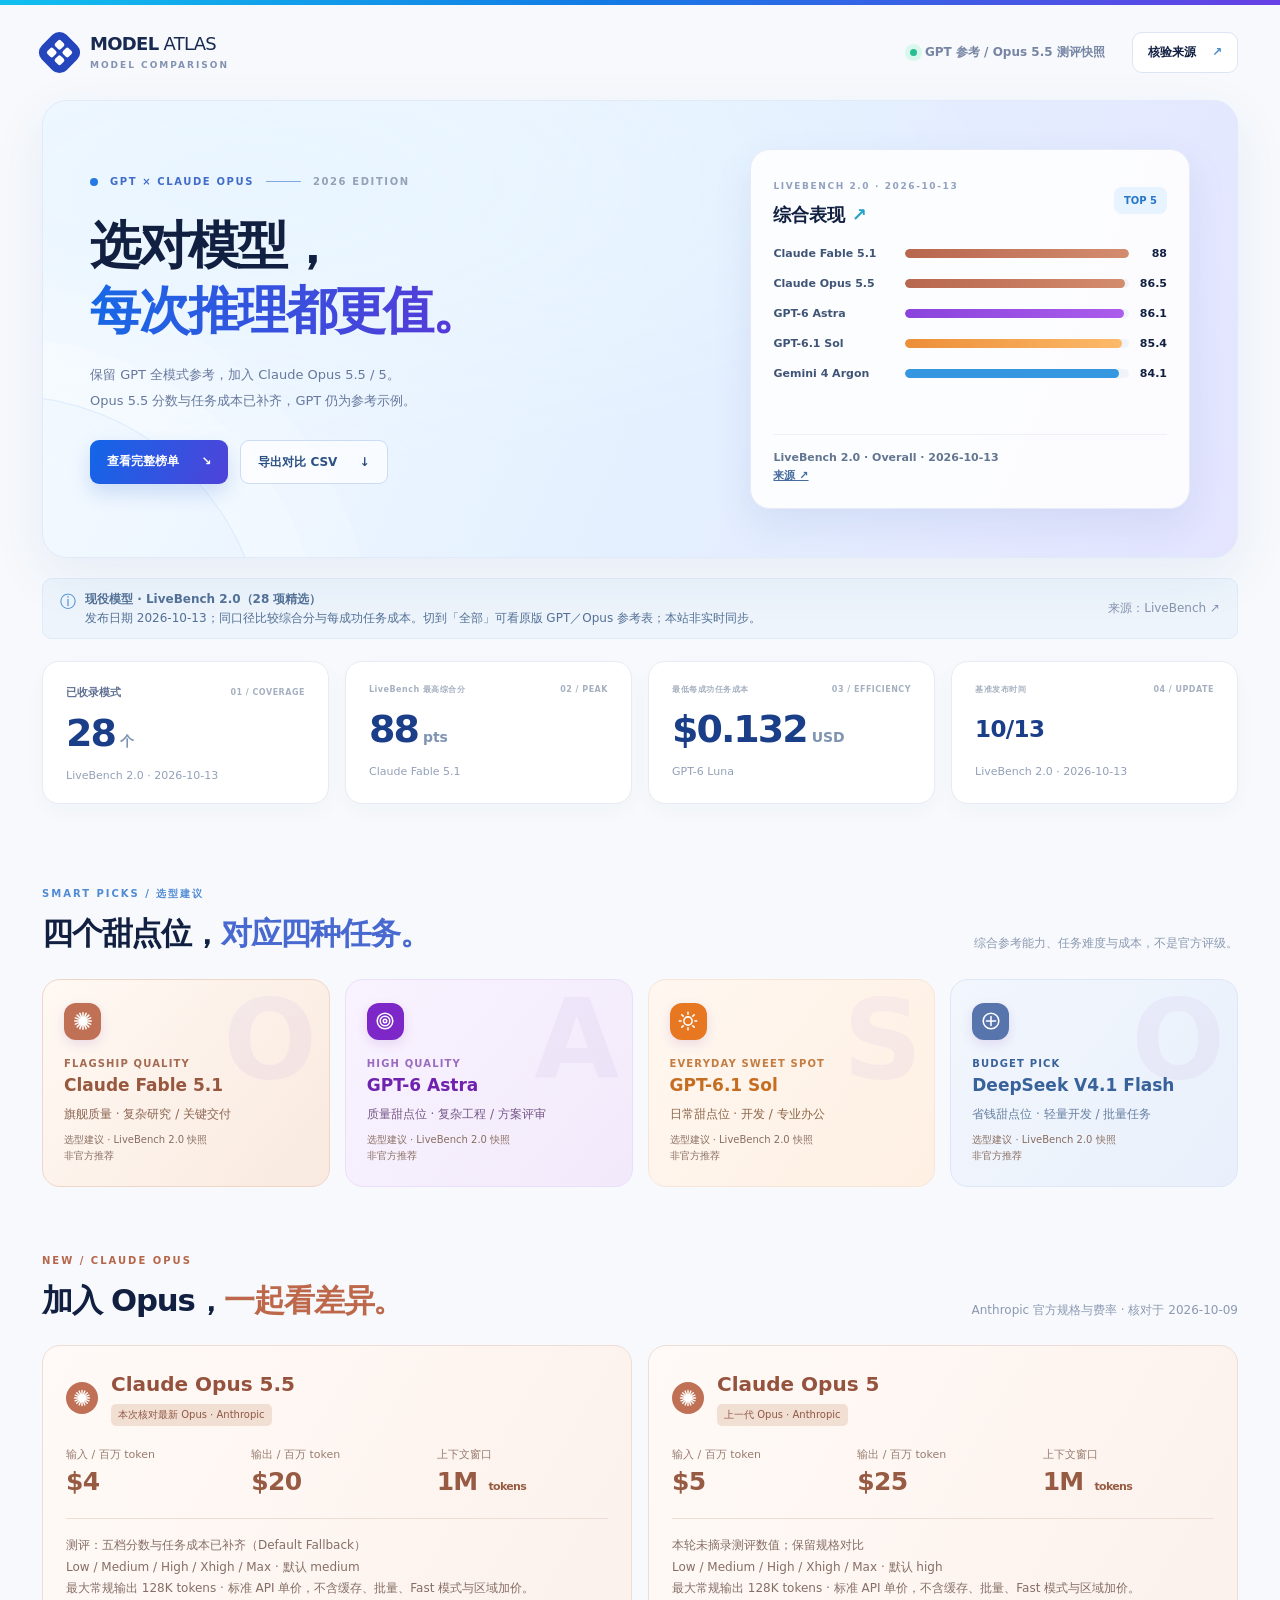
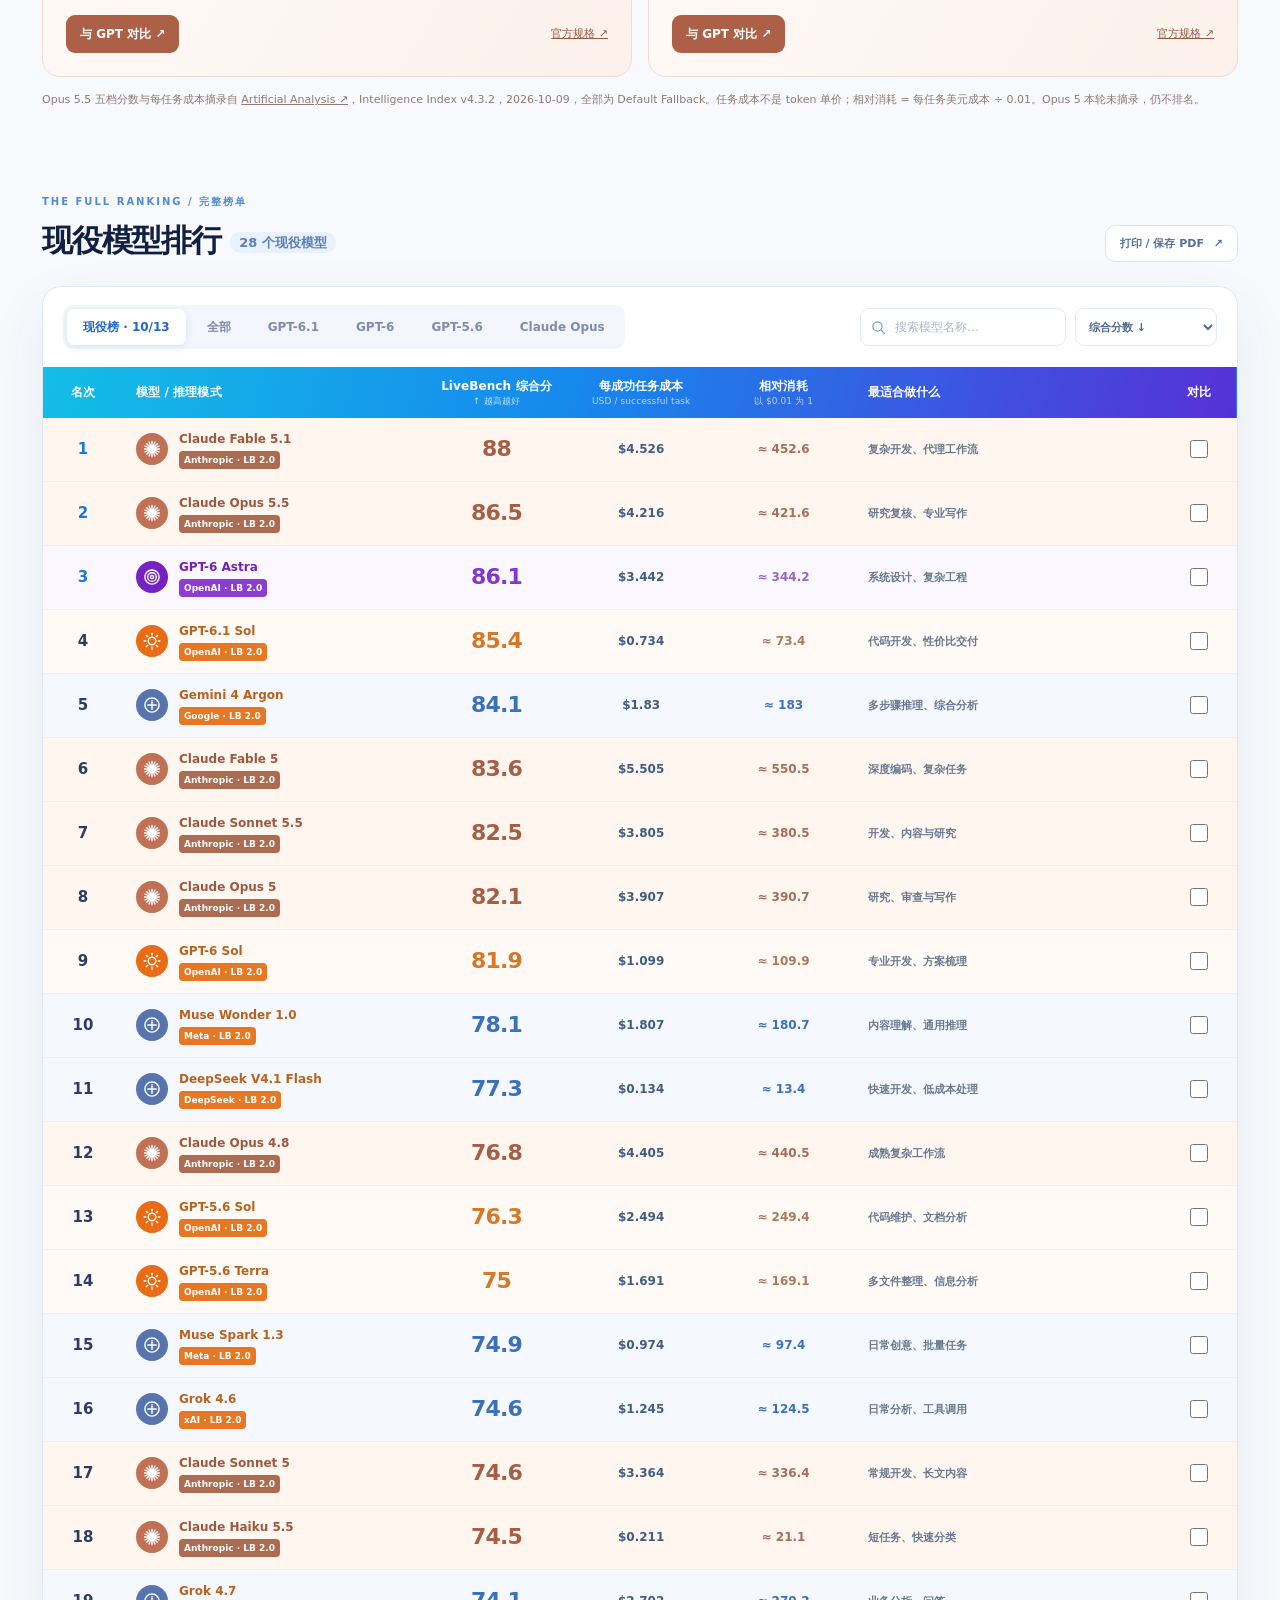
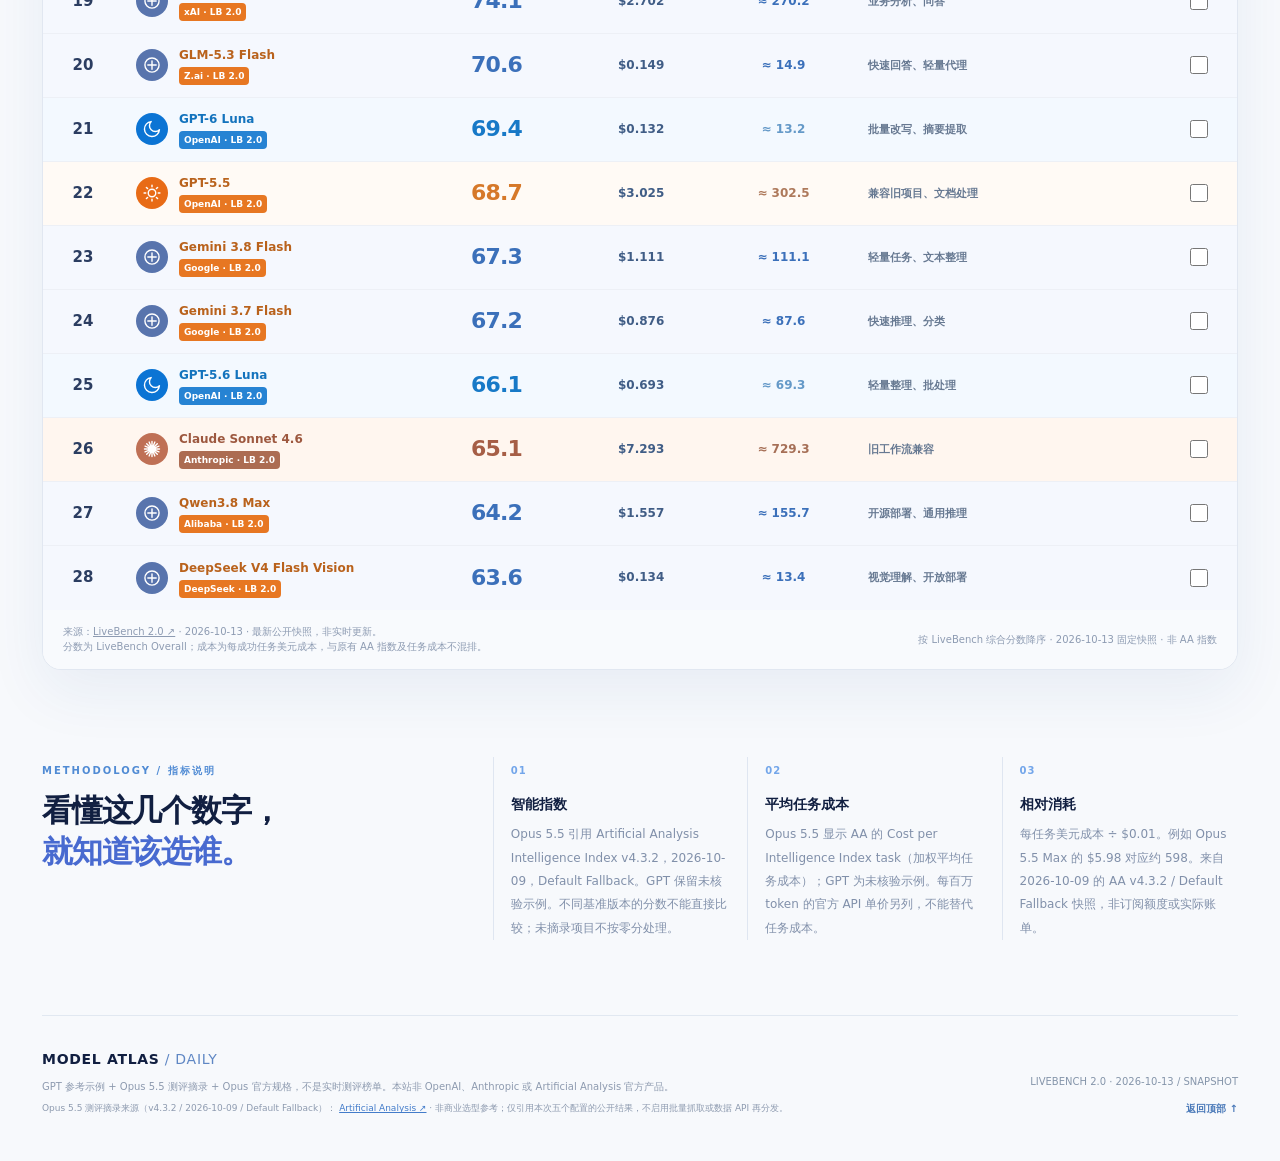
==== commit f8b00844: "fix: populate existing Opus cards before showing latest benchmark view" ====
--- a/index.html
+++ b/index.html
@@ -853,7 +853,7 @@
   const b=m.api_id===benchmark.model_id?benchmark.measurements[m.effort]:null;
   if(b){m.score=b.score;m.cost_usd=b.cost_usd;m.relative_cost=Math.round(b.cost_usd*10000)/100;m.benchmark_source=benchmark.source_url;m.benchmark_version=benchmark.index_version;m.benchmark_configuration=benchmark.configuration;m.benchmark_date=benchmark.captured_on;}
  }
- data={...snap,models:[...snap.models,...extra]};overview();render();
+ data={...snap,models:[...snap.models,...extra]};const startFamily=family;family='all';overview();family=startFamily;overview();render();
 }catch(e){$('#statusBanner').className='status-banner status-error';$('#statusBanner').textContent='页面数据读取失败：'+e.message;$('#rankingRows').innerHTML='<tr><td colspan="7" class="empty-row">无法加载数据</td></tr>';}
 })();
 </script>
